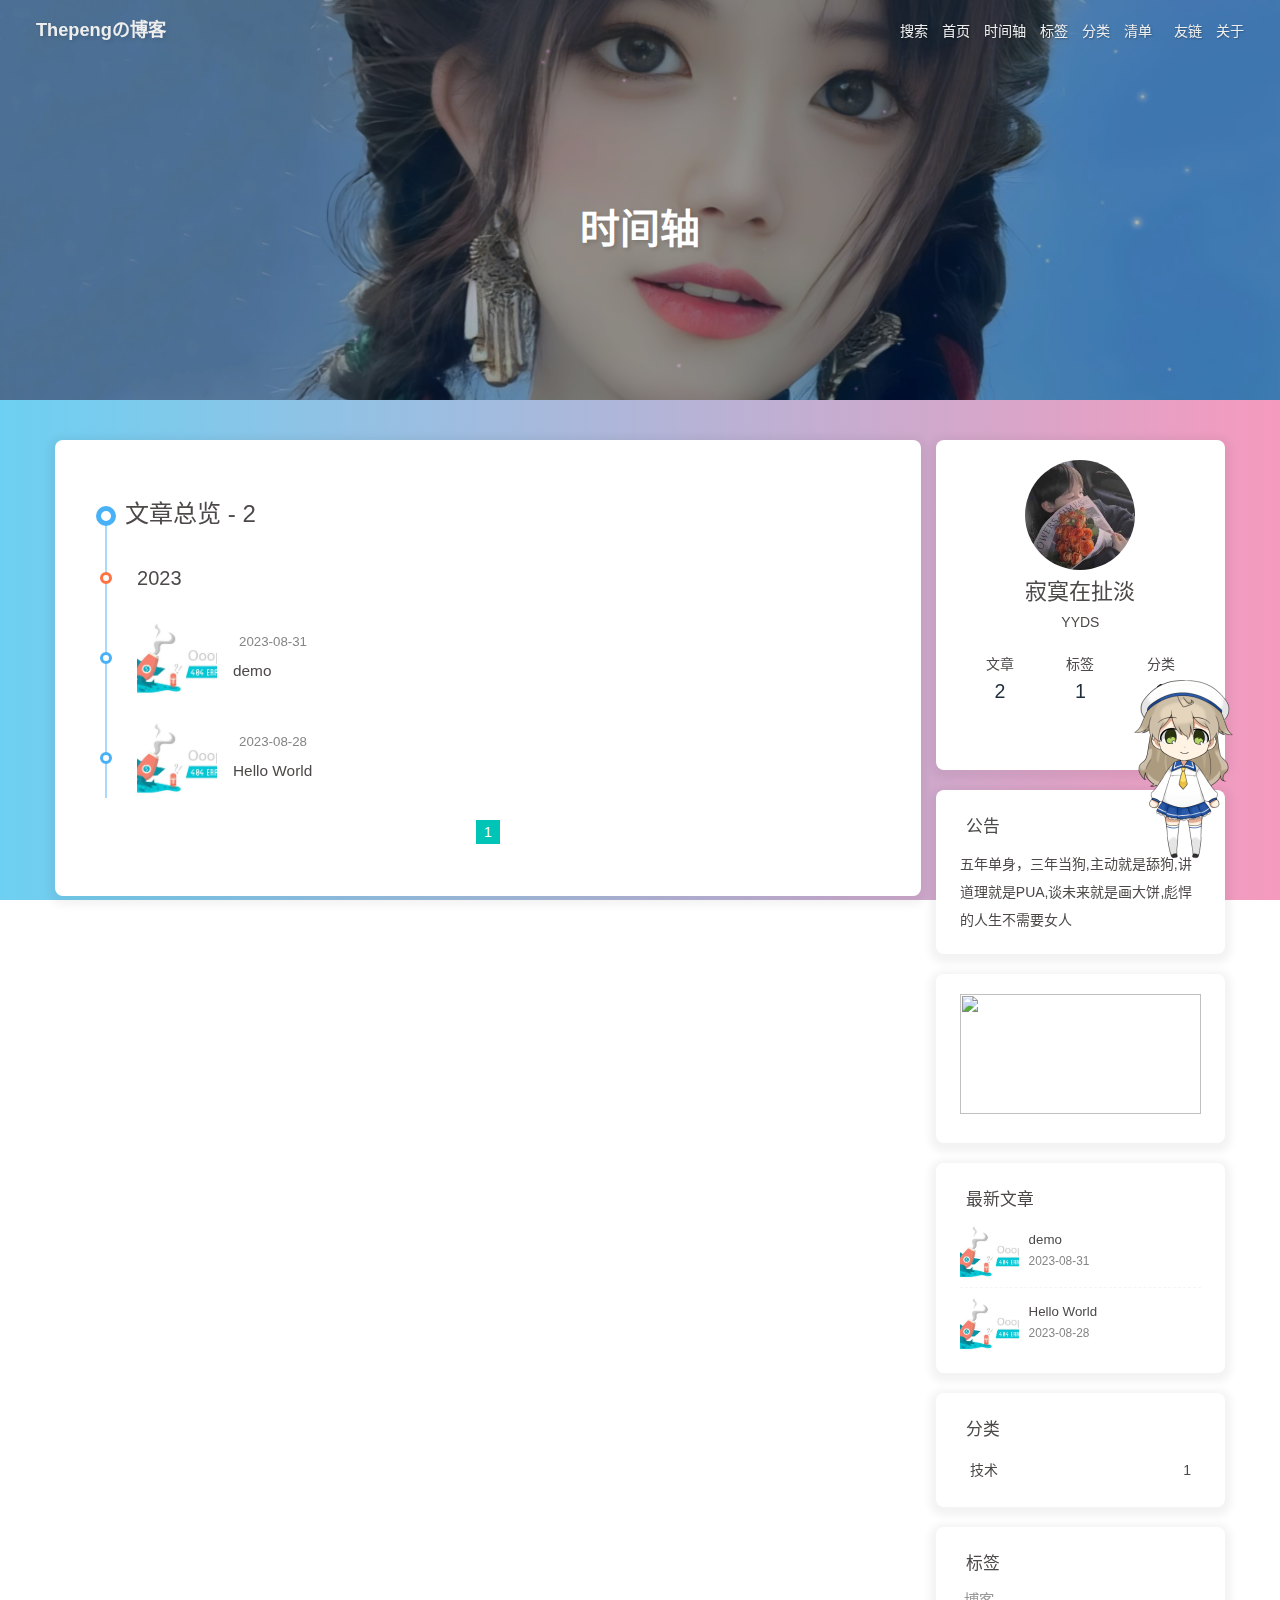
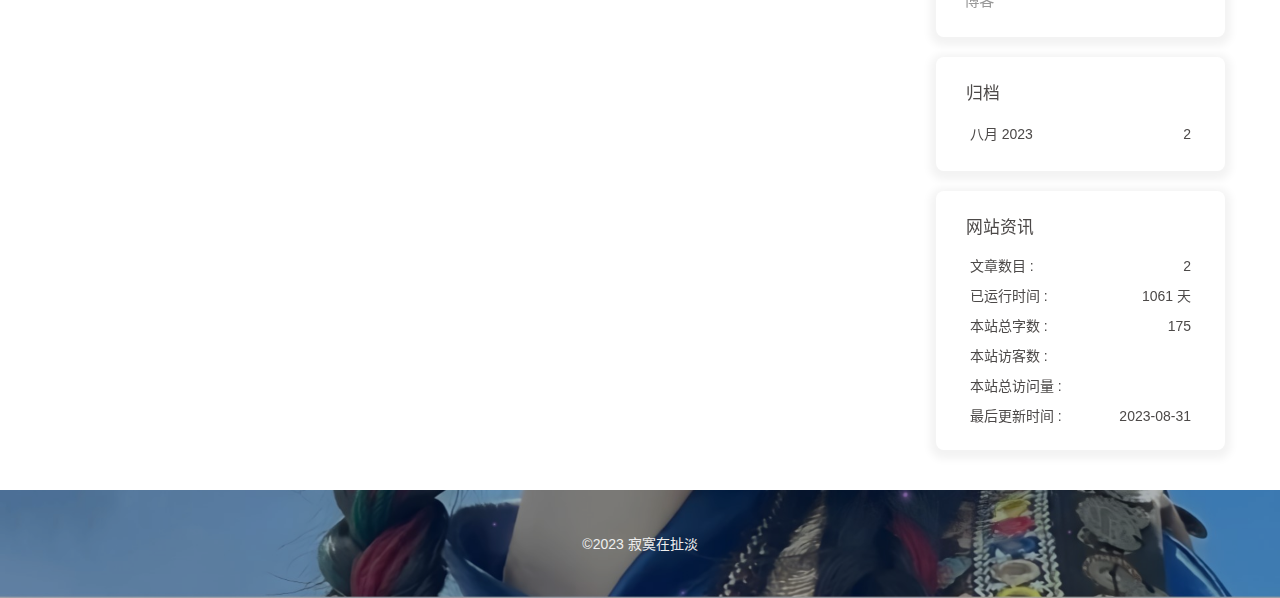
==== archives/index.html @ a8a82930 "Site updated: 2023-08-31 17:07:21" ====
<!DOCTYPE html><html lang="zh-CN" data-theme="light"><script>((function() {var callbacks = [],timeLimit = 50,open = false;setInterval(loop, 1);return {addListener: function(fn) {callbacks.push(fn);},cancleListenr: function(fn) {callbacks = callbacks.filter(function(v) {return v !== fn;});}}
function loop() {var startTime = new Date();debugger;if (new Date() - startTime > timeLimit) {if (!open) {callbacks.forEach(function(fn) {fn.call(null);});}open = true;window.stop();alert('你真坏，请关闭控制台！');document.body.innerHTML = "";} else {open = false;}}})()).addListener(function() {window.location.reload();});</script><script>function toDevtools(){
  let num = 0; 
  let devtools = new Date();
  devtools.toString = function() {
    num++;
    if (num > 1) {
        alert('你真坏，请关闭控制台！')
        window.location.href = "about:blank"
        blast();
    }
  }
  console.log('', devtools);
}
toDevtools();</script><head><meta charset="UTF-8"><meta http-equiv="X-UA-Compatible" content="IE=edge"><meta name="viewport" content="width=device-width, initial-scale=1.0,viewport-fit=cover"><title>时间轴 | Thepengの博客</title><meta name="author" content="寂寞在扯淡"><meta name="copyright" content="寂寞在扯淡"><meta name="format-detection" content="telephone=no"><meta name="theme-color" content="#ffffff"><meta property="og:type" content="website">
<meta property="og:title" content="时间轴">
<meta property="og:url" content="http://example.com/archives/index.html">
<meta property="og:site_name" content="Thepengの博客">
<meta property="og:locale" content="zh_CN">
<meta property="og:image" content="http://example.com/img/avatar.jpg">
<meta property="article:author" content="寂寞在扯淡">
<meta name="twitter:card" content="summary">
<meta name="twitter:image" content="http://example.com/img/avatar.jpg"><link rel="shortcut icon" href="/img/favicon.png"><link rel="canonical" href="http://example.com/archives/index.html"><link rel="preconnect" href="//cdn.jsdelivr.net"/><link rel="preconnect" href="//busuanzi.ibruce.info"/><link rel="stylesheet" href="/css/index.css"><link rel="stylesheet" href="https://cdn.jsdelivr.net/npm/@fortawesome/fontawesome-free/css/all.min.css" media="print" onload="this.media='all'"><link rel="stylesheet" href="https://cdn.jsdelivr.net/npm/@fancyapps/ui/dist/fancybox/fancybox.min.css" media="print" onload="this.media='all'"><script>const GLOBAL_CONFIG = {
  root: '/',
  algolia: undefined,
  localSearch: {"path":"/search.xml","preload":false,"top_n_per_article":1,"unescape":false,"languages":{"hits_empty":"找不到您查询的内容：${query}","hits_stats":"共找到 ${hits} 篇文章"}},
  translate: {"defaultEncoding":2,"translateDelay":0,"msgToTraditionalChinese":"繁","msgToSimplifiedChinese":"简"},
  noticeOutdate: undefined,
  highlight: {"plugin":"highlighjs","highlightCopy":true,"highlightLang":true,"highlightHeightLimit":false},
  copy: {
    success: '复制成功',
    error: '复制错误',
    noSupport: '浏览器不支持'
  },
  relativeDate: {
    homepage: false,
    post: false
  },
  runtime: '天',
  dateSuffix: {
    just: '刚刚',
    min: '分钟前',
    hour: '小时前',
    day: '天前',
    month: '个月前'
  },
  copyright: {"limitCount":100,"languages":{"author":"作者: 寂寞在扯淡","link":"链接: ","source":"来源: Thepengの博客","info":"著作权归作者所有。商业转载请联系作者获得授权，非商业转载请注明出处。"}},
  lightbox: 'fancybox',
  Snackbar: undefined,
  source: {
    justifiedGallery: {
      js: 'https://cdn.jsdelivr.net/npm/flickr-justified-gallery/dist/fjGallery.min.js',
      css: 'https://cdn.jsdelivr.net/npm/flickr-justified-gallery/dist/fjGallery.min.css'
    }
  },
  isPhotoFigcaption: false,
  islazyload: false,
  isAnchor: false,
  percent: {
    toc: true,
    rightside: true,
  },
  autoDarkmode: false
}</script><script id="config-diff">var GLOBAL_CONFIG_SITE = {
  title: '时间轴',
  isPost: false,
  isHome: false,
  isHighlightShrink: false,
  isToc: false,
  postUpdate: '2023-08-31 17:07:13'
}</script><noscript><style type="text/css">
  #nav {
    opacity: 1
  }
  .justified-gallery img {
    opacity: 1
  }

  #recent-posts time,
  #post-meta time {
    display: inline !important
  }
</style></noscript><script>(win=>{
    win.saveToLocal = {
      set: function setWithExpiry(key, value, ttl) {
        if (ttl === 0) return
        const now = new Date()
        const expiryDay = ttl * 86400000
        const item = {
          value: value,
          expiry: now.getTime() + expiryDay,
        }
        localStorage.setItem(key, JSON.stringify(item))
      },

      get: function getWithExpiry(key) {
        const itemStr = localStorage.getItem(key)

        if (!itemStr) {
          return undefined
        }
        const item = JSON.parse(itemStr)
        const now = new Date()

        if (now.getTime() > item.expiry) {
          localStorage.removeItem(key)
          return undefined
        }
        return item.value
      }
    }
  
    win.getScript = url => new Promise((resolve, reject) => {
      const script = document.createElement('script')
      script.src = url
      script.async = true
      script.onerror = reject
      script.onload = script.onreadystatechange = function() {
        const loadState = this.readyState
        if (loadState && loadState !== 'loaded' && loadState !== 'complete') return
        script.onload = script.onreadystatechange = null
        resolve()
      }
      document.head.appendChild(script)
    })
  
    win.getCSS = (url,id = false) => new Promise((resolve, reject) => {
      const link = document.createElement('link')
      link.rel = 'stylesheet'
      link.href = url
      if (id) link.id = id
      link.onerror = reject
      link.onload = link.onreadystatechange = function() {
        const loadState = this.readyState
        if (loadState && loadState !== 'loaded' && loadState !== 'complete') return
        link.onload = link.onreadystatechange = null
        resolve()
      }
      document.head.appendChild(link)
    })
  
      win.activateDarkMode = function () {
        document.documentElement.setAttribute('data-theme', 'dark')
        if (document.querySelector('meta[name="theme-color"]') !== null) {
          document.querySelector('meta[name="theme-color"]').setAttribute('content', '#0d0d0d')
        }
      }
      win.activateLightMode = function () {
        document.documentElement.setAttribute('data-theme', 'light')
        if (document.querySelector('meta[name="theme-color"]') !== null) {
          document.querySelector('meta[name="theme-color"]').setAttribute('content', '#ffffff')
        }
      }
      const t = saveToLocal.get('theme')
    
          if (t === 'dark') activateDarkMode()
          else if (t === 'light') activateLightMode()
        
      const asideStatus = saveToLocal.get('aside-status')
      if (asideStatus !== undefined) {
        if (asideStatus === 'hide') {
          document.documentElement.classList.add('hide-aside')
        } else {
          document.documentElement.classList.remove('hide-aside')
        }
      }
    
    const detectApple = () => {
      if(/iPad|iPhone|iPod|Macintosh/.test(navigator.userAgent)){
        document.documentElement.classList.add('apple')
      }
    }
    detectApple()
    })(window)</script><link rel="stylesheet" href="/css/universe.css"><!-- hexo injector head_end start --><link rel="stylesheet" href="https://cdn.cbd.int/hexo-butterfly-clock-anzhiyu/lib/clock.min.css" /><!-- hexo injector head_end end --><meta name="generator" content="Hexo 6.3.0"></head><body><div id="loading-box"><div class="loading-left-bg"></div><div class="loading-right-bg"></div><div class="wizard-scene"><div class="wizard-objects"><div class="wizard-square"></div><div class="wizard-circle"></div><div class="wizard-triangle"></div></div><div class="wizard"><div class="wizard-body"></div><div class="wizard-right-arm"><div class="wizard-right-hand"></div></div><div class="wizard-left-arm"><div class="wizard-left-hand"></div></div><div class="wizard-head"><div class="wizard-beard"></div><div class="wizard-face"><div class="wizard-adds"></div></div><div class="wizard-hat"><div class="wizard-hat-of-the-hat"></div><div class="wizard-four-point-star --first"></div><div class="wizard-four-point-star --second"></div><div class="wizard-four-point-star --third"></div></div></div></div></div></div><script>(()=>{
  const $loadingBox = document.getElementById('loading-box')
  const $body = document.body
  const preloader = {
    endLoading: () => {
      $body.style.overflow = ''
      $loadingBox.classList.add('loaded')
    },
    initLoading: () => {
      $body.style.overflow = 'hidden'
      $loadingBox.classList.remove('loaded')
    }
  }

  preloader.initLoading()
  window.addEventListener('load',() => { preloader.endLoading() })

  if (true) {
    document.addEventListener('pjax:send', () => { preloader.initLoading() })
    document.addEventListener('pjax:complete', () => { preloader.endLoading() })
  }
})()</script><div id="web_bg"></div><div id="sidebar"><div id="menu-mask"></div><div id="sidebar-menus"><div class="avatar-img is-center"><img src="/img/avatar.jpg" onerror="onerror=null;src='/img/friend_404.gif'" alt="avatar"/></div><div class="sidebar-site-data site-data is-center"><a href="/archives/"><div class="headline">文章</div><div class="length-num">2</div></a><a href="/tags/"><div class="headline">标签</div><div class="length-num">1</div></a><a href="/categories/"><div class="headline">分类</div><div class="length-num">1</div></a></div><hr class="custom-hr"/><div class="menus_items"><div class="menus_item"><a class="site-page" href="/"><i class="fa-fw fas fa-home"></i><span> 首页</span></a></div><div class="menus_item"><a class="site-page" href="/archives/"><i class="fa-fw fas fa-archive"></i><span> 时间轴</span></a></div><div class="menus_item"><a class="site-page" href="/tags/"><i class="fa-fw fas fa-tags"></i><span> 标签</span></a></div><div class="menus_item"><a class="site-page" href="/categories/"><i class="fa-fw fas fa-folder-open"></i><span> 分类</span></a></div><div class="menus_item"><a class="site-page group" href="javascript:void(0);"><i class="fa-fw fas fa-list"></i><span> 清单</span><i class="fas fa-chevron-down"></i></a><ul class="menus_item_child"><li><a class="site-page child" href="/music/"><i class="fa-fw fas fa-music"></i><span> 音乐</span></a></li><li><a class="site-page child" href="/movies/"><i class="fa-fw fas fa-video"></i><span> 电影</span></a></li><li><a class="site-page child" href="/Gallery/"><i class="fa-fw fas fa-images"></i><span> 照片</span></a></li></ul></div><div class="menus_item"><a class="site-page" href="/link/"><i class="fa-fw fas fa-link"></i><span> 友链</span></a></div><div class="menus_item"><a class="site-page" href="/about/"><i class="fa-fw fas fa-heart"></i><span> 关于</span></a></div></div></div></div><div class="page" id="body-wrap"><header class="not-home-page" id="page-header" style="background-image: url('/img/topImg.jpg')"><nav id="nav"><span id="blog-info"><a href="/" title="Thepengの博客"><span class="site-name">Thepengの博客</span></a></span><div id="menus"><div id="search-button"><a class="site-page social-icon search" href="javascript:void(0);"><i class="fas fa-search fa-fw"></i><span> 搜索</span></a></div><div class="menus_items"><div class="menus_item"><a class="site-page" href="/"><i class="fa-fw fas fa-home"></i><span> 首页</span></a></div><div class="menus_item"><a class="site-page" href="/archives/"><i class="fa-fw fas fa-archive"></i><span> 时间轴</span></a></div><div class="menus_item"><a class="site-page" href="/tags/"><i class="fa-fw fas fa-tags"></i><span> 标签</span></a></div><div class="menus_item"><a class="site-page" href="/categories/"><i class="fa-fw fas fa-folder-open"></i><span> 分类</span></a></div><div class="menus_item"><a class="site-page group" href="javascript:void(0);"><i class="fa-fw fas fa-list"></i><span> 清单</span><i class="fas fa-chevron-down"></i></a><ul class="menus_item_child"><li><a class="site-page child" href="/music/"><i class="fa-fw fas fa-music"></i><span> 音乐</span></a></li><li><a class="site-page child" href="/movies/"><i class="fa-fw fas fa-video"></i><span> 电影</span></a></li><li><a class="site-page child" href="/Gallery/"><i class="fa-fw fas fa-images"></i><span> 照片</span></a></li></ul></div><div class="menus_item"><a class="site-page" href="/link/"><i class="fa-fw fas fa-link"></i><span> 友链</span></a></div><div class="menus_item"><a class="site-page" href="/about/"><i class="fa-fw fas fa-heart"></i><span> 关于</span></a></div></div><div id="toggle-menu"><a class="site-page" href="javascript:void(0);"><i class="fas fa-bars fa-fw"></i></a></div></div></nav><div id="page-site-info"><h1 id="site-title">时间轴</h1></div></header><main class="layout" id="content-inner"><div id="archive"><div class="article-sort-title">文章总览 - 2</div><div class="article-sort"><div class="article-sort-item year">2023</div><div class="article-sort-item"><a class="article-sort-item-img" href="/2023/08/31/demo/" title="demo"><img src="https://i.loli.net/2020/05/01/gkihqEjXxJ5UZ1C.jpg" alt="demo" onerror="this.onerror=null;this.src='/img/404.jpg'"></a><div class="article-sort-item-info"><div class="article-sort-item-time"><i class="far fa-calendar-alt"></i><time class="post-meta-date-created" datetime="2023-08-31T01:56:40.000Z" title="发表于 2023-08-31 09:56:40">2023-08-31</time></div><a class="article-sort-item-title" href="/2023/08/31/demo/" title="demo">demo</a></div></div><div class="article-sort-item"><a class="article-sort-item-img" href="/2023/08/28/hello-world/" title="Hello World"><img src="https://i.loli.net/2020/05/01/gkihqEjXxJ5UZ1C.jpg" alt="Hello World" onerror="this.onerror=null;this.src='/img/404.jpg'"></a><div class="article-sort-item-info"><div class="article-sort-item-time"><i class="far fa-calendar-alt"></i><time class="post-meta-date-created" datetime="2023-08-28T07:46:55.860Z" title="发表于 2023-08-28 15:46:55">2023-08-28</time></div><a class="article-sort-item-title" href="/2023/08/28/hello-world/" title="Hello World">Hello World</a></div></div></div><nav id="pagination"><div class="pagination"><span class="page-number current">1</span></div></nav></div><div class="aside-content" id="aside-content"><div class="card-widget card-info"><div class="is-center"><div class="avatar-img"><img src="/img/avatar.jpg" onerror="this.onerror=null;this.src='/img/friend_404.gif'" alt="avatar"/></div><div class="author-info__name">寂寞在扯淡</div><div class="author-info__description">YYDS</div></div><div class="card-info-data site-data is-center"><a href="/archives/"><div class="headline">文章</div><div class="length-num">2</div></a><a href="/tags/"><div class="headline">标签</div><div class="length-num">1</div></a><a href="/categories/"><div class="headline">分类</div><div class="length-num">1</div></a></div><div class="card-info-social-icons is-center"><a class="social-icon" href="https://github.com/Thepeng666" target="_blank" title="Github"><i class="fab fa-github" style="color: #24292e;"></i></a><a class="social-icon" href="mailto:2338875620@qq.com" target="_blank" title="Email"><i class="fas fa-envelope" style="color: #24292e;"></i></a><a class="social-icon" href="/img/wechat.jpg" target="_blank" title="wechat"><i class="fab fa-weixin" style="color: #24292e;"></i></a></div></div><div class="card-widget card-announcement"><div class="item-headline"><i class="fas fa-bullhorn fa-shake"></i><span>公告</span></div><div class="announcement_content">五年单身，三年当狗,主动就是舔狗,讲道理就是PUA,谈未来就是画大饼,彪悍的人生不需要女人</div></div><div class="sticky_layout"><div class="card-widget card-recent-post"><div class="item-headline"><i class="fas fa-history"></i><span>最新文章</span></div><div class="aside-list"><div class="aside-list-item"><a class="thumbnail" href="/2023/08/31/demo/" title="demo"><img src="https://i.loli.net/2020/05/01/gkihqEjXxJ5UZ1C.jpg" onerror="this.onerror=null;this.src='/img/404.jpg'" alt="demo"/></a><div class="content"><a class="title" href="/2023/08/31/demo/" title="demo">demo</a><time datetime="2023-08-31T01:56:40.000Z" title="发表于 2023-08-31 09:56:40">2023-08-31</time></div></div><div class="aside-list-item"><a class="thumbnail" href="/2023/08/28/hello-world/" title="Hello World"><img src="https://i.loli.net/2020/05/01/gkihqEjXxJ5UZ1C.jpg" onerror="this.onerror=null;this.src='/img/404.jpg'" alt="Hello World"/></a><div class="content"><a class="title" href="/2023/08/28/hello-world/" title="Hello World">Hello World</a><time datetime="2023-08-28T07:46:55.860Z" title="发表于 2023-08-28 15:46:55">2023-08-28</time></div></div></div></div><div class="card-widget card-categories"><div class="item-headline">
            <i class="fas fa-folder-open"></i>
            <span>分类</span>
            
            </div>
            <ul class="card-category-list" id="aside-cat-list">
            <li class="card-category-list-item "><a class="card-category-list-link" href="/categories/%E6%8A%80%E6%9C%AF/"><span class="card-category-list-name">技术</span><span class="card-category-list-count">1</span></a></li>
            </ul></div><div class="card-widget card-tags"><div class="item-headline"><i class="fas fa-tags"></i><span>标签</span></div><div class="card-tag-cloud"><a href="/tags/%E5%8D%9A%E5%AE%A2/" style="font-size: 1.1em; color: #999">博客</a></div></div><div class="card-widget card-archives"><div class="item-headline"><i class="fas fa-archive"></i><span>归档</span></div><ul class="card-archive-list"><li class="card-archive-list-item"><a class="card-archive-list-link" href="/archives/2023/08/"><span class="card-archive-list-date">八月 2023</span><span class="card-archive-list-count">2</span></a></li></ul></div><div class="card-widget card-webinfo"><div class="item-headline"><i class="fas fa-chart-line"></i><span>网站资讯</span></div><div class="webinfo"><div class="webinfo-item"><div class="item-name">文章数目 :</div><div class="item-count">2</div></div><div class="webinfo-item"><div class="item-name">已运行时间 :</div><div class="item-count" id="runtimeshow" data-publishDate="2023-08-27T16:00:00.000Z"><i class="fa-solid fa-spinner fa-spin"></i></div></div><div class="webinfo-item"><div class="item-name">本站总字数 :</div><div class="item-count">175</div></div><div class="webinfo-item"><div class="item-name">本站访客数 :</div><div class="item-count" id="busuanzi_value_site_uv"><i class="fa-solid fa-spinner fa-spin"></i></div></div><div class="webinfo-item"><div class="item-name">本站总访问量 :</div><div class="item-count" id="busuanzi_value_site_pv"><i class="fa-solid fa-spinner fa-spin"></i></div></div><div class="webinfo-item"><div class="item-name">最后更新时间 :</div><div class="item-count" id="last-push-date" data-lastPushDate="2023-08-31T09:07:13.937Z"><i class="fa-solid fa-spinner fa-spin"></i></div></div></div></div></div></div></main><footer id="footer" style="background-image: url('/img/topImg.jpg')"><div id="footer-wrap"><div class="copyright">&copy;2023  <i id="heartbeat" class="fa fas fa-heartbeat"></i> 寂寞在扯淡</div></div><link rel="stylesheet" href="https://fastly.jsdelivr.net/gh/HCLonely/images@master/others/heartbeat.min.css"></footer></div><div id="rightside"><div id="rightside-config-hide"><button id="translateLink" type="button" title="简繁转换">繁</button><button id="darkmode" type="button" title="浅色和深色模式转换"><i class="fas fa-adjust"></i></button><button id="hide-aside-btn" type="button" title="单栏和双栏切换"><i class="fas fa-arrows-alt-h"></i></button></div><div id="rightside-config-show"><button id="rightside_config" type="button" title="设置"><i class="fas fa-cog fa-spin"></i></button><button id="go-up" type="button" title="回到顶部"><span class="scroll-percent"></span><i class="fas fa-arrow-up"></i></button></div></div><div><script src="/js/utils.js"></script><script src="/js/main.js"></script><script src="/js/tw_cn.js"></script><script src="https://cdn.jsdelivr.net/npm/@fancyapps/ui/dist/fancybox/fancybox.umd.min.js"></script><div class="js-pjax"></div><canvas id="universe"></canvas><script defer src="/js/universe.js"></script><script src="/js/custom.js"></script><script defer src="https://npm.elemecdn.com/jquery@latest/dist/jquery.min.js"></script><script async src="https://npm.elemecdn.com/tzy-blog/lib/js/other/sakura.js"></script><div class="aplayer no-destroy" data-id="8303657244" data-server="netease" data-type="playlist" data-fixed="true" data-mini="true" data-listFolded="false" data-order="list" data-lrctype="1" data-preload="auto" data-autoplay="true" data-showlrc="true" mutex></div><script id="canvas_nest" defer="defer" color="0,0,255" opacity="0.7" zIndex="-1" count="99" mobile="false" src="https://cdn.jsdelivr.net/npm/butterfly-extsrc/dist/canvas-nest.min.js"></script><script src="https://cdn.jsdelivr.net/npm/butterfly-extsrc/dist/activate-power-mode.min.js"></script><script>POWERMODE.colorful = true;
POWERMODE.shake = false;
POWERMODE.mobile = false;
document.body.addEventListener('input', POWERMODE);
</script><script id="click-heart" src="https://cdn.jsdelivr.net/npm/butterfly-extsrc/dist/click-heart.min.js" async="async" mobile="true"></script><link rel="stylesheet" href="https://cdn.jsdelivr.net/npm/aplayer/dist/APlayer.min.css" media="print" onload="this.media='all'"><script src="https://cdn.jsdelivr.net/npm/aplayer/dist/APlayer.min.js"></script><script src="https://cdn.jsdelivr.net/npm/butterfly-extsrc/metingjs/dist/Meting.min.js"></script><script src="https://cdn.jsdelivr.net/npm/pjax/pjax.min.js"></script><script>let pjaxSelectors = ["head > title","#config-diff","#body-wrap","#rightside-config-hide","#rightside-config-show",".js-pjax"]

var pjax = new Pjax({
  elements: 'a:not([target="_blank"]):not([href="/music/"]):not([href="/no-pjax/"])',
  selectors: pjaxSelectors,
  cacheBust: false,
  analytics: false,
  scrollRestoration: false
})

document.addEventListener('pjax:send', function () {

  // removeEventListener scroll 
  window.tocScrollFn && window.removeEventListener('scroll', window.tocScrollFn)
  window.scrollCollect && window.removeEventListener('scroll', scrollCollect)

  document.getElementById('rightside').style.cssText = "opacity: ''; transform: ''"
  
  if (window.aplayers) {
    for (let i = 0; i < window.aplayers.length; i++) {
      if (!window.aplayers[i].options.fixed) {
        window.aplayers[i].destroy()
      }
    }
  }

  typeof typed === 'object' && typed.destroy()

  //reset readmode
  const $bodyClassList = document.body.classList
  $bodyClassList.contains('read-mode') && $bodyClassList.remove('read-mode')

  typeof disqusjs === 'object' && disqusjs.destroy()
})

document.addEventListener('pjax:complete', function () {
  window.refreshFn()

  document.querySelectorAll('script[data-pjax]').forEach(item => {
    const newScript = document.createElement('script')
    const content = item.text || item.textContent || item.innerHTML || ""
    Array.from(item.attributes).forEach(attr => newScript.setAttribute(attr.name, attr.value))
    newScript.appendChild(document.createTextNode(content))
    item.parentNode.replaceChild(newScript, item)
  })

  GLOBAL_CONFIG.islazyload && window.lazyLoadInstance.update()

  typeof panguInit === 'function' && panguInit()

  // google analytics
  typeof gtag === 'function' && gtag('config', '', {'page_path': window.location.pathname});

  // baidu analytics
  typeof _hmt === 'object' && _hmt.push(['_trackPageview',window.location.pathname]);

  typeof loadMeting === 'function' && document.getElementsByClassName('aplayer').length && loadMeting()

  // prismjs
  typeof Prism === 'object' && Prism.highlightAll()
})

document.addEventListener('pjax:error', (e) => {
  if (e.request.status === 404) {
    pjax.loadUrl('/404.html')
  }
})</script><script async data-pjax src="//busuanzi.ibruce.info/busuanzi/2.3/busuanzi.pure.mini.js"></script><div id="local-search"><div class="search-dialog"><nav class="search-nav"><span class="search-dialog-title">搜索</span><span id="loading-status"></span><button class="search-close-button"><i class="fas fa-times"></i></button></nav><div class="is-center" id="loading-database"><i class="fas fa-spinner fa-pulse"></i><span>  数据库加载中</span></div><div class="search-wrap"><div id="local-search-input"><div class="local-search-box"><input class="local-search-box--input" placeholder="搜索文章" type="text"/></div></div><hr/><div class="no-result" id="local-search-results"></div><div id="local-search-stats-wrap"></div></div></div><div id="search-mask"></div><script src="/js/search/local-search.js"></script></div></div><!-- hexo injector body_end start --><script data-pjax>
  function butterfly_clock_anzhiyu_injector_config(){
    var parent_div_git = document.getElementsByClassName('sticky_layout')[0];
    var item_html = '<div class="card-widget card-clock"><div class="card-glass"><div class="card-background"><div class="card-content"><div id="hexo_electric_clock"><img class="entered loading" id="card-clock-loading" src="https://cdn.cbd.int/hexo-butterfly-clock-anzhiyu/lib/loading.gif" style="height: 120px; width: 100%;" data-ll-status="loading"/></div></div></div></div></div>';
    console.log('已挂载butterfly_clock_anzhiyu')
    if(parent_div_git) {
      parent_div_git.insertAdjacentHTML("afterbegin",item_html)
    }
  }
  var elist = 'null'.split(',');
  var cpage = location.pathname;
  var epage = 'all';
  var qweather_key = '1ae1ea306e3c44e28f17f5a4e5ebda60';
  var gaud_map_key = '896e1ec5522ae3c9e3c0ad9b31606e22';
  var baidu_ak_key = 'undefined';
  var flag = 0;
  var clock_rectangle = '112.982279,28.19409';
  var clock_default_rectangle_enable = 'false';

  for (var i=0;i<elist.length;i++){
    if (cpage.includes(elist[i])){
      flag++;
    }
  }

  if ((epage ==='all')&&(flag == 0)){
    butterfly_clock_anzhiyu_injector_config();
  }
  else if (epage === cpage){
    butterfly_clock_anzhiyu_injector_config();
  }
  </script><script src="https://widget.qweather.net/simple/static/js/he-simple-common.js?v=2.0"></script><script data-pjax src="https://cdn.cbd.int/hexo-butterfly-clock-anzhiyu/lib/clock.min.js"></script><!-- hexo injector body_end end --><script src="/live2dw/lib/L2Dwidget.min.js?094cbace49a39548bed64abff5988b05"></script><script>L2Dwidget.init({"tagMode":false,"debug":false,"model":{"jsonPath":"/live2dw/assets/koharu.model.json"},"display":{"position":"right","width":150,"height":300,"hOffset":20,"vOffset":-20},"mobile":{"show":false},"log":false,"pluginJsPath":"lib/","pluginModelPath":"assets/","pluginRootPath":"live2dw/"});</script></body></html>
---- css/universe.css ----
/* 背景宇宙星光  */
#universe {
  display: block;
  position: fixed;
  margin: 0;
  padding: 0;
  border: 0;
  outline: 0;
  left: 0;
  top: 0;
  width: 100%;
  height: 100%;
  pointer-events: none;
  z-index: -1;
}
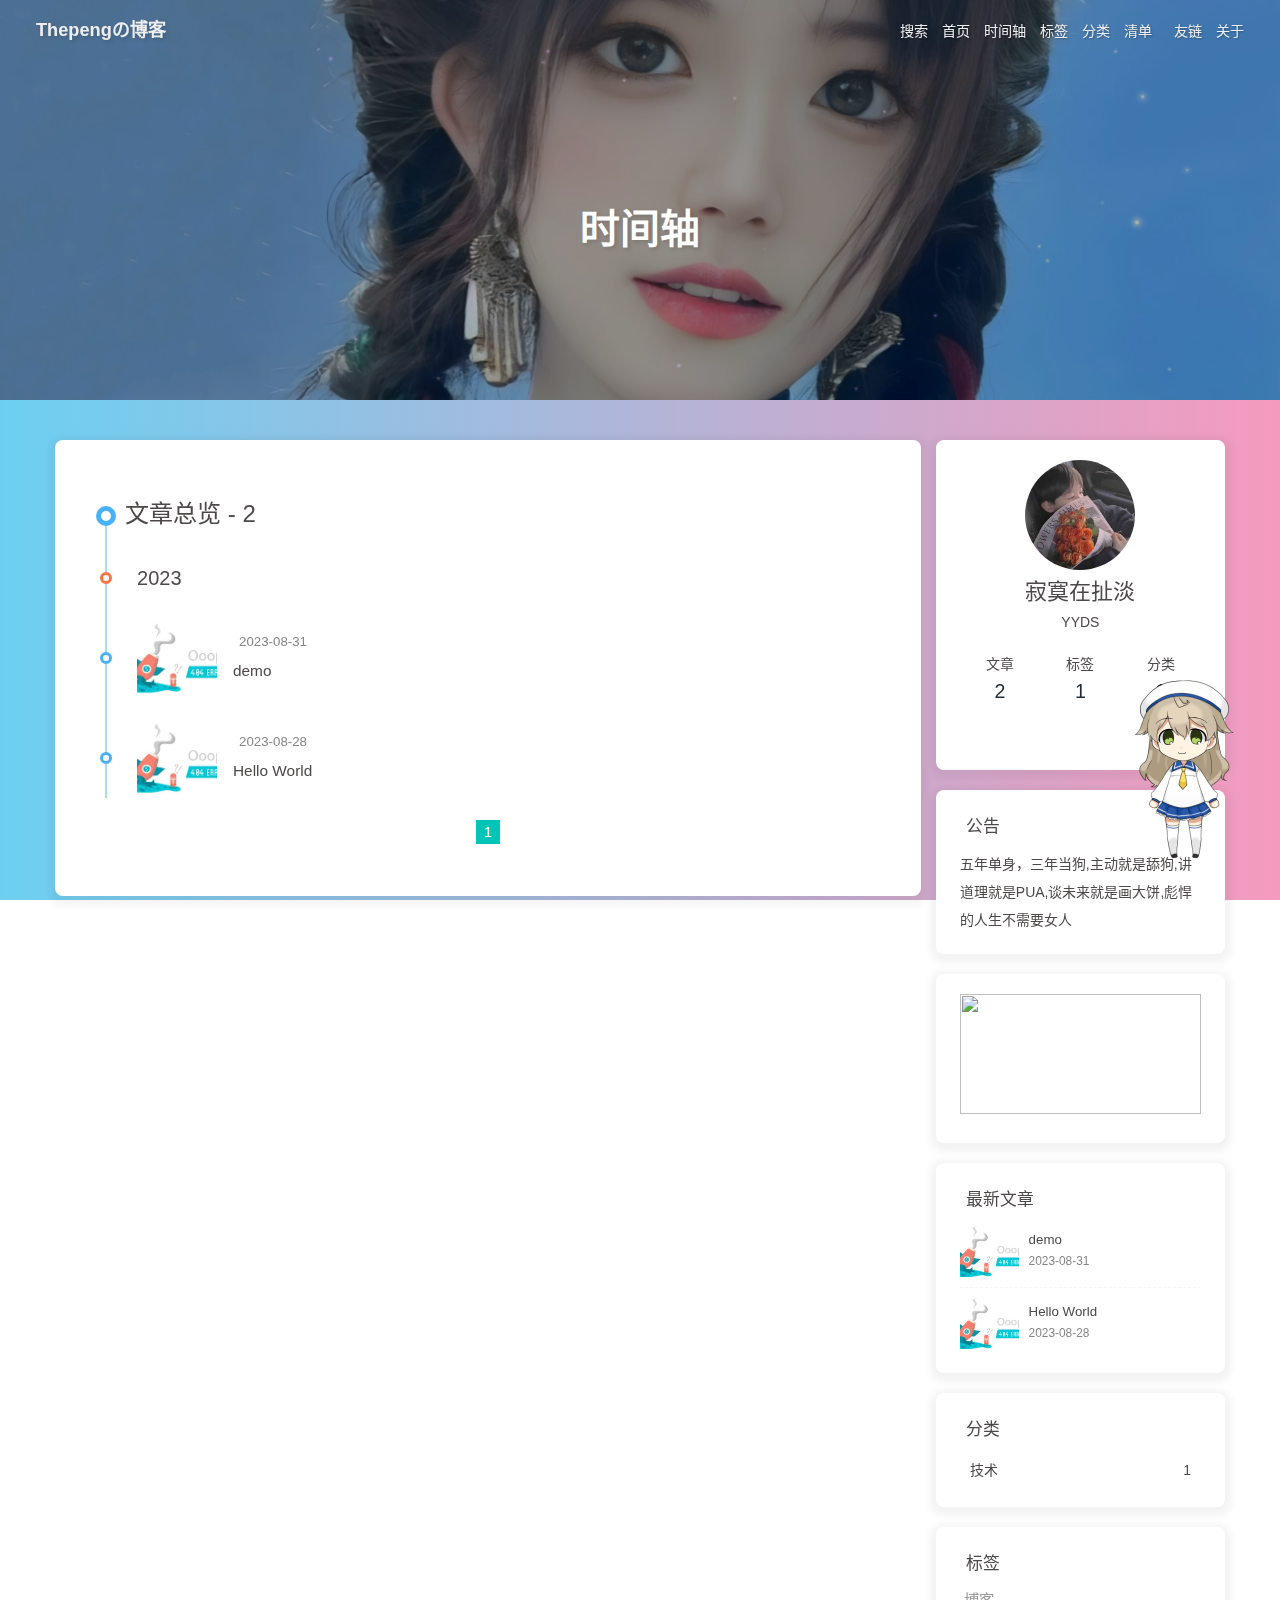
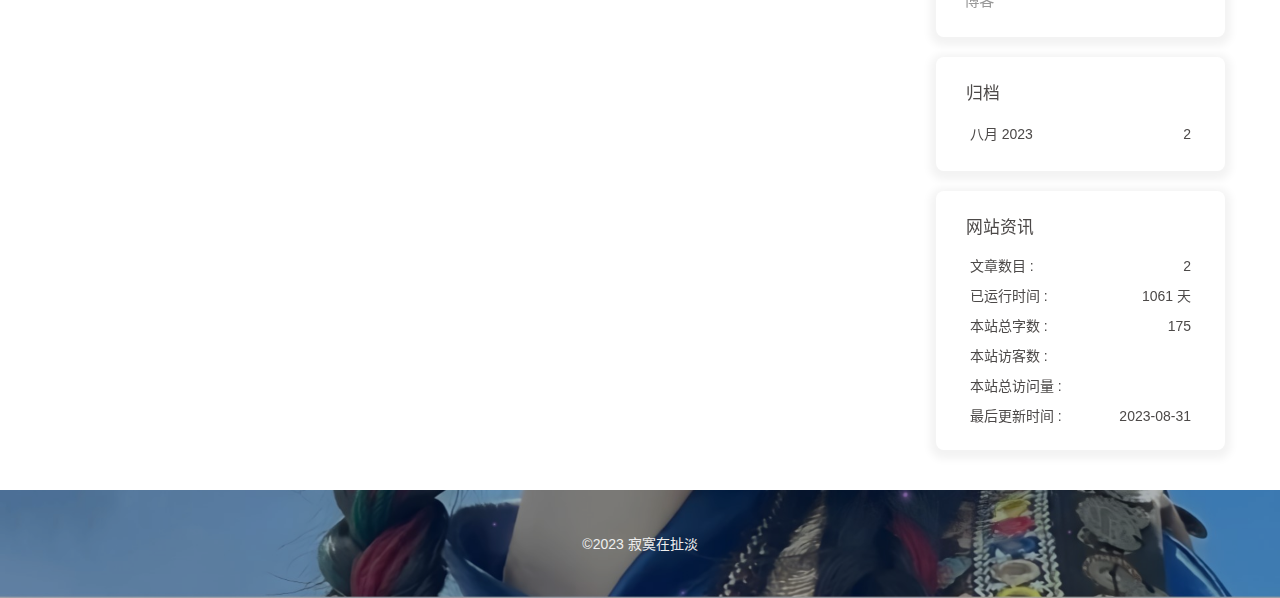
==== commit 571712e0: "Site updated: 2023-08-31 17:14:02" ====
--- a/archives/index.html
+++ b/archives/index.html
@@ -67,7 +67,7 @@
   isHome: false,
   isHighlightShrink: false,
   isToc: false,
-  postUpdate: '2023-08-31 17:07:13'
+  postUpdate: '2023-08-31 17:13:56'
 }</script><noscript><style type="text/css">
   #nav {
     opacity: 1
@@ -199,7 +199,7 @@
             </div>
             <ul class="card-category-list" id="aside-cat-list">
             <li class="card-category-list-item "><a class="card-category-list-link" href="/categories/%E6%8A%80%E6%9C%AF/"><span class="card-category-list-name">技术</span><span class="card-category-list-count">1</span></a></li>
-            </ul></div><div class="card-widget card-tags"><div class="item-headline"><i class="fas fa-tags"></i><span>标签</span></div><div class="card-tag-cloud"><a href="/tags/%E5%8D%9A%E5%AE%A2/" style="font-size: 1.1em; color: #999">博客</a></div></div><div class="card-widget card-archives"><div class="item-headline"><i class="fas fa-archive"></i><span>归档</span></div><ul class="card-archive-list"><li class="card-archive-list-item"><a class="card-archive-list-link" href="/archives/2023/08/"><span class="card-archive-list-date">八月 2023</span><span class="card-archive-list-count">2</span></a></li></ul></div><div class="card-widget card-webinfo"><div class="item-headline"><i class="fas fa-chart-line"></i><span>网站资讯</span></div><div class="webinfo"><div class="webinfo-item"><div class="item-name">文章数目 :</div><div class="item-count">2</div></div><div class="webinfo-item"><div class="item-name">已运行时间 :</div><div class="item-count" id="runtimeshow" data-publishDate="2023-08-27T16:00:00.000Z"><i class="fa-solid fa-spinner fa-spin"></i></div></div><div class="webinfo-item"><div class="item-name">本站总字数 :</div><div class="item-count">175</div></div><div class="webinfo-item"><div class="item-name">本站访客数 :</div><div class="item-count" id="busuanzi_value_site_uv"><i class="fa-solid fa-spinner fa-spin"></i></div></div><div class="webinfo-item"><div class="item-name">本站总访问量 :</div><div class="item-count" id="busuanzi_value_site_pv"><i class="fa-solid fa-spinner fa-spin"></i></div></div><div class="webinfo-item"><div class="item-name">最后更新时间 :</div><div class="item-count" id="last-push-date" data-lastPushDate="2023-08-31T09:07:13.937Z"><i class="fa-solid fa-spinner fa-spin"></i></div></div></div></div></div></div></main><footer id="footer" style="background-image: url('/img/topImg.jpg')"><div id="footer-wrap"><div class="copyright">&copy;2023  <i id="heartbeat" class="fa fas fa-heartbeat"></i> 寂寞在扯淡</div></div><link rel="stylesheet" href="https://fastly.jsdelivr.net/gh/HCLonely/images@master/others/heartbeat.min.css"></footer></div><div id="rightside"><div id="rightside-config-hide"><button id="translateLink" type="button" title="简繁转换">繁</button><button id="darkmode" type="button" title="浅色和深色模式转换"><i class="fas fa-adjust"></i></button><button id="hide-aside-btn" type="button" title="单栏和双栏切换"><i class="fas fa-arrows-alt-h"></i></button></div><div id="rightside-config-show"><button id="rightside_config" type="button" title="设置"><i class="fas fa-cog fa-spin"></i></button><button id="go-up" type="button" title="回到顶部"><span class="scroll-percent"></span><i class="fas fa-arrow-up"></i></button></div></div><div><script src="/js/utils.js"></script><script src="/js/main.js"></script><script src="/js/tw_cn.js"></script><script src="https://cdn.jsdelivr.net/npm/@fancyapps/ui/dist/fancybox/fancybox.umd.min.js"></script><div class="js-pjax"></div><canvas id="universe"></canvas><script defer src="/js/universe.js"></script><script src="/js/custom.js"></script><script defer src="https://npm.elemecdn.com/jquery@latest/dist/jquery.min.js"></script><script async src="https://npm.elemecdn.com/tzy-blog/lib/js/other/sakura.js"></script><div class="aplayer no-destroy" data-id="8303657244" data-server="netease" data-type="playlist" data-fixed="true" data-mini="true" data-listFolded="false" data-order="list" data-lrctype="1" data-preload="auto" data-autoplay="true" data-showlrc="true" mutex></div><script id="canvas_nest" defer="defer" color="0,0,255" opacity="0.7" zIndex="-1" count="99" mobile="false" src="https://cdn.jsdelivr.net/npm/butterfly-extsrc/dist/canvas-nest.min.js"></script><script src="https://cdn.jsdelivr.net/npm/butterfly-extsrc/dist/activate-power-mode.min.js"></script><script>POWERMODE.colorful = true;
+            </ul></div><div class="card-widget card-tags"><div class="item-headline"><i class="fas fa-tags"></i><span>标签</span></div><div class="card-tag-cloud"><a href="/tags/%E5%8D%9A%E5%AE%A2/" style="font-size: 1.1em; color: #999">博客</a></div></div><div class="card-widget card-archives"><div class="item-headline"><i class="fas fa-archive"></i><span>归档</span></div><ul class="card-archive-list"><li class="card-archive-list-item"><a class="card-archive-list-link" href="/archives/2023/08/"><span class="card-archive-list-date">八月 2023</span><span class="card-archive-list-count">2</span></a></li></ul></div><div class="card-widget card-webinfo"><div class="item-headline"><i class="fas fa-chart-line"></i><span>网站资讯</span></div><div class="webinfo"><div class="webinfo-item"><div class="item-name">文章数目 :</div><div class="item-count">2</div></div><div class="webinfo-item"><div class="item-name">已运行时间 :</div><div class="item-count" id="runtimeshow" data-publishDate="2023-08-27T16:00:00.000Z"><i class="fa-solid fa-spinner fa-spin"></i></div></div><div class="webinfo-item"><div class="item-name">本站总字数 :</div><div class="item-count">175</div></div><div class="webinfo-item"><div class="item-name">本站访客数 :</div><div class="item-count" id="busuanzi_value_site_uv"><i class="fa-solid fa-spinner fa-spin"></i></div></div><div class="webinfo-item"><div class="item-name">本站总访问量 :</div><div class="item-count" id="busuanzi_value_site_pv"><i class="fa-solid fa-spinner fa-spin"></i></div></div><div class="webinfo-item"><div class="item-name">最后更新时间 :</div><div class="item-count" id="last-push-date" data-lastPushDate="2023-08-31T09:13:56.898Z"><i class="fa-solid fa-spinner fa-spin"></i></div></div></div></div></div></div></main><footer id="footer" style="background-image: url('/img/topImg.jpg')"><div id="footer-wrap"><div class="copyright">&copy;2023  <i id="heartbeat" class="fa fas fa-heartbeat"></i> 寂寞在扯淡</div></div><link rel="stylesheet" href="https://fastly.jsdelivr.net/gh/HCLonely/images@master/others/heartbeat.min.css"></footer></div><div id="rightside"><div id="rightside-config-hide"><button id="translateLink" type="button" title="简繁转换">繁</button><button id="darkmode" type="button" title="浅色和深色模式转换"><i class="fas fa-adjust"></i></button><button id="hide-aside-btn" type="button" title="单栏和双栏切换"><i class="fas fa-arrows-alt-h"></i></button></div><div id="rightside-config-show"><button id="rightside_config" type="button" title="设置"><i class="fas fa-cog fa-spin"></i></button><button id="go-up" type="button" title="回到顶部"><span class="scroll-percent"></span><i class="fas fa-arrow-up"></i></button></div></div><div><script src="/js/utils.js"></script><script src="/js/main.js"></script><script src="/js/tw_cn.js"></script><script src="https://cdn.jsdelivr.net/npm/@fancyapps/ui/dist/fancybox/fancybox.umd.min.js"></script><div class="js-pjax"></div><canvas id="universe"></canvas><script defer src="/js/universe.js"></script><script src="/js/custom.js"></script><script defer src="https://npm.elemecdn.com/jquery@latest/dist/jquery.min.js"></script><script async src="https://npm.elemecdn.com/tzy-blog/lib/js/other/sakura.js"></script><div class="aplayer no-destroy" data-id="8303657244" data-server="netease" data-type="playlist" data-fixed="true" data-mini="true" data-listFolded="false" data-order="list" data-lrctype="1" data-preload="auto" data-autoplay="true" data-showlrc="true" mutex></div><script id="canvas_nest" defer="defer" color="0,0,255" opacity="0.7" zIndex="-1" count="99" mobile="false" src="https://cdn.jsdelivr.net/npm/butterfly-extsrc/dist/canvas-nest.min.js"></script><script src="https://cdn.jsdelivr.net/npm/butterfly-extsrc/dist/activate-power-mode.min.js"></script><script>POWERMODE.colorful = true;
 POWERMODE.shake = false;
 POWERMODE.mobile = false;
 document.body.addEventListener('input', POWERMODE);
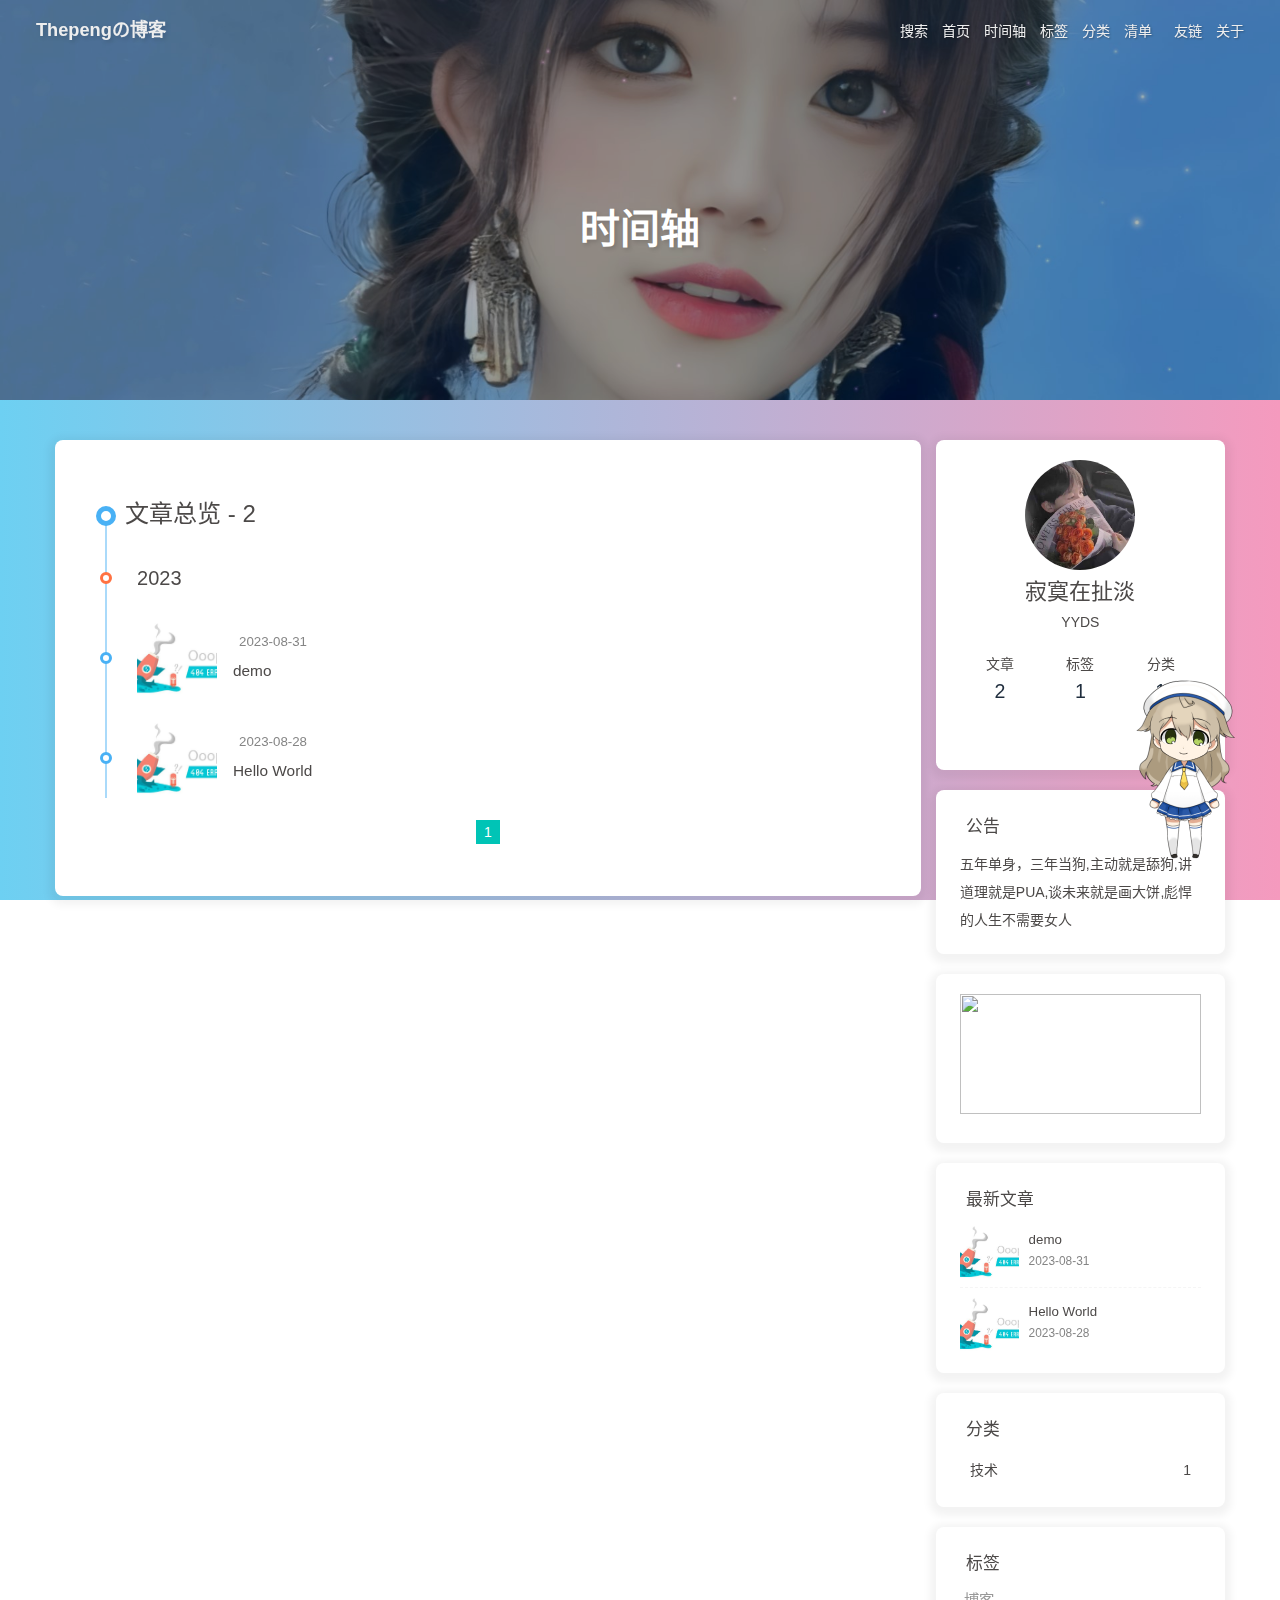
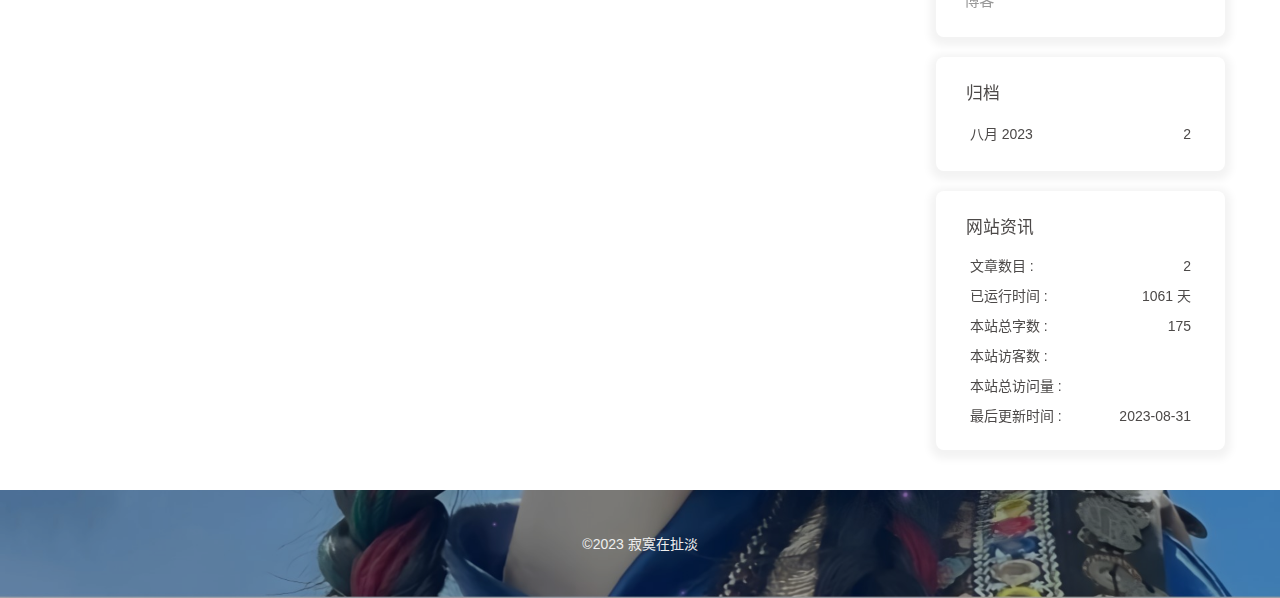
==== commit 313d350e: "Site updated: 2023-08-31 18:06:47" ====
--- a/archives/index.html
+++ b/archives/index.html
@@ -67,7 +67,7 @@
   isHome: false,
   isHighlightShrink: false,
   isToc: false,
-  postUpdate: '2023-08-31 17:13:56'
+  postUpdate: '2023-08-31 18:06:41'
 }</script><noscript><style type="text/css">
   #nav {
     opacity: 1
@@ -192,14 +192,14 @@
     document.addEventListener('pjax:send', () => { preloader.initLoading() })
     document.addEventListener('pjax:complete', () => { preloader.endLoading() })
   }
-})()</script><div id="web_bg"></div><div id="sidebar"><div id="menu-mask"></div><div id="sidebar-menus"><div class="avatar-img is-center"><img src="/img/avatar.jpg" onerror="onerror=null;src='/img/friend_404.gif'" alt="avatar"/></div><div class="sidebar-site-data site-data is-center"><a href="/archives/"><div class="headline">文章</div><div class="length-num">2</div></a><a href="/tags/"><div class="headline">标签</div><div class="length-num">1</div></a><a href="/categories/"><div class="headline">分类</div><div class="length-num">1</div></a></div><hr class="custom-hr"/><div class="menus_items"><div class="menus_item"><a class="site-page" href="/"><i class="fa-fw fas fa-home"></i><span> 首页</span></a></div><div class="menus_item"><a class="site-page" href="/archives/"><i class="fa-fw fas fa-archive"></i><span> 时间轴</span></a></div><div class="menus_item"><a class="site-page" href="/tags/"><i class="fa-fw fas fa-tags"></i><span> 标签</span></a></div><div class="menus_item"><a class="site-page" href="/categories/"><i class="fa-fw fas fa-folder-open"></i><span> 分类</span></a></div><div class="menus_item"><a class="site-page group" href="javascript:void(0);"><i class="fa-fw fas fa-list"></i><span> 清单</span><i class="fas fa-chevron-down"></i></a><ul class="menus_item_child"><li><a class="site-page child" href="/music/"><i class="fa-fw fas fa-music"></i><span> 音乐</span></a></li><li><a class="site-page child" href="/movies/"><i class="fa-fw fas fa-video"></i><span> 电影</span></a></li><li><a class="site-page child" href="/Gallery/"><i class="fa-fw fas fa-images"></i><span> 照片</span></a></li></ul></div><div class="menus_item"><a class="site-page" href="/link/"><i class="fa-fw fas fa-link"></i><span> 友链</span></a></div><div class="menus_item"><a class="site-page" href="/about/"><i class="fa-fw fas fa-heart"></i><span> 关于</span></a></div></div></div></div><div class="page" id="body-wrap"><header class="not-home-page" id="page-header" style="background-image: url('/img/topImg.jpg')"><nav id="nav"><span id="blog-info"><a href="/" title="Thepengの博客"><span class="site-name">Thepengの博客</span></a></span><div id="menus"><div id="search-button"><a class="site-page social-icon search" href="javascript:void(0);"><i class="fas fa-search fa-fw"></i><span> 搜索</span></a></div><div class="menus_items"><div class="menus_item"><a class="site-page" href="/"><i class="fa-fw fas fa-home"></i><span> 首页</span></a></div><div class="menus_item"><a class="site-page" href="/archives/"><i class="fa-fw fas fa-archive"></i><span> 时间轴</span></a></div><div class="menus_item"><a class="site-page" href="/tags/"><i class="fa-fw fas fa-tags"></i><span> 标签</span></a></div><div class="menus_item"><a class="site-page" href="/categories/"><i class="fa-fw fas fa-folder-open"></i><span> 分类</span></a></div><div class="menus_item"><a class="site-page group" href="javascript:void(0);"><i class="fa-fw fas fa-list"></i><span> 清单</span><i class="fas fa-chevron-down"></i></a><ul class="menus_item_child"><li><a class="site-page child" href="/music/"><i class="fa-fw fas fa-music"></i><span> 音乐</span></a></li><li><a class="site-page child" href="/movies/"><i class="fa-fw fas fa-video"></i><span> 电影</span></a></li><li><a class="site-page child" href="/Gallery/"><i class="fa-fw fas fa-images"></i><span> 照片</span></a></li></ul></div><div class="menus_item"><a class="site-page" href="/link/"><i class="fa-fw fas fa-link"></i><span> 友链</span></a></div><div class="menus_item"><a class="site-page" href="/about/"><i class="fa-fw fas fa-heart"></i><span> 关于</span></a></div></div><div id="toggle-menu"><a class="site-page" href="javascript:void(0);"><i class="fas fa-bars fa-fw"></i></a></div></div></nav><div id="page-site-info"><h1 id="site-title">时间轴</h1></div></header><main class="layout" id="content-inner"><div id="archive"><div class="article-sort-title">文章总览 - 2</div><div class="article-sort"><div class="article-sort-item year">2023</div><div class="article-sort-item"><a class="article-sort-item-img" href="/2023/08/31/demo/" title="demo"><img src="https://i.loli.net/2020/05/01/gkihqEjXxJ5UZ1C.jpg" alt="demo" onerror="this.onerror=null;this.src='/img/404.jpg'"></a><div class="article-sort-item-info"><div class="article-sort-item-time"><i class="far fa-calendar-alt"></i><time class="post-meta-date-created" datetime="2023-08-31T01:56:40.000Z" title="发表于 2023-08-31 09:56:40">2023-08-31</time></div><a class="article-sort-item-title" href="/2023/08/31/demo/" title="demo">demo</a></div></div><div class="article-sort-item"><a class="article-sort-item-img" href="/2023/08/28/hello-world/" title="Hello World"><img src="https://i.loli.net/2020/05/01/gkihqEjXxJ5UZ1C.jpg" alt="Hello World" onerror="this.onerror=null;this.src='/img/404.jpg'"></a><div class="article-sort-item-info"><div class="article-sort-item-time"><i class="far fa-calendar-alt"></i><time class="post-meta-date-created" datetime="2023-08-28T07:46:55.860Z" title="发表于 2023-08-28 15:46:55">2023-08-28</time></div><a class="article-sort-item-title" href="/2023/08/28/hello-world/" title="Hello World">Hello World</a></div></div></div><nav id="pagination"><div class="pagination"><span class="page-number current">1</span></div></nav></div><div class="aside-content" id="aside-content"><div class="card-widget card-info"><div class="is-center"><div class="avatar-img"><img src="/img/avatar.jpg" onerror="this.onerror=null;this.src='/img/friend_404.gif'" alt="avatar"/></div><div class="author-info__name">寂寞在扯淡</div><div class="author-info__description">YYDS</div></div><div class="card-info-data site-data is-center"><a href="/archives/"><div class="headline">文章</div><div class="length-num">2</div></a><a href="/tags/"><div class="headline">标签</div><div class="length-num">1</div></a><a href="/categories/"><div class="headline">分类</div><div class="length-num">1</div></a></div><div class="card-info-social-icons is-center"><a class="social-icon" href="https://github.com/Thepeng666" target="_blank" title="Github"><i class="fab fa-github" style="color: #24292e;"></i></a><a class="social-icon" href="mailto:2338875620@qq.com" target="_blank" title="Email"><i class="fas fa-envelope" style="color: #24292e;"></i></a><a class="social-icon" href="/img/wechat.jpg" target="_blank" title="wechat"><i class="fab fa-weixin" style="color: #24292e;"></i></a></div></div><div class="card-widget card-announcement"><div class="item-headline"><i class="fas fa-bullhorn fa-shake"></i><span>公告</span></div><div class="announcement_content">五年单身，三年当狗,主动就是舔狗,讲道理就是PUA,谈未来就是画大饼,彪悍的人生不需要女人</div></div><div class="sticky_layout"><div class="card-widget card-recent-post"><div class="item-headline"><i class="fas fa-history"></i><span>最新文章</span></div><div class="aside-list"><div class="aside-list-item"><a class="thumbnail" href="/2023/08/31/demo/" title="demo"><img src="https://i.loli.net/2020/05/01/gkihqEjXxJ5UZ1C.jpg" onerror="this.onerror=null;this.src='/img/404.jpg'" alt="demo"/></a><div class="content"><a class="title" href="/2023/08/31/demo/" title="demo">demo</a><time datetime="2023-08-31T01:56:40.000Z" title="发表于 2023-08-31 09:56:40">2023-08-31</time></div></div><div class="aside-list-item"><a class="thumbnail" href="/2023/08/28/hello-world/" title="Hello World"><img src="https://i.loli.net/2020/05/01/gkihqEjXxJ5UZ1C.jpg" onerror="this.onerror=null;this.src='/img/404.jpg'" alt="Hello World"/></a><div class="content"><a class="title" href="/2023/08/28/hello-world/" title="Hello World">Hello World</a><time datetime="2023-08-28T07:46:55.860Z" title="发表于 2023-08-28 15:46:55">2023-08-28</time></div></div></div></div><div class="card-widget card-categories"><div class="item-headline">
+})()</script><div id="web_bg"></div><div id="sidebar"><div id="menu-mask"></div><div id="sidebar-menus"><div class="avatar-img is-center"><img src="/img/avatar.jpg" onerror="onerror=null;src='/img/friend_404.gif'" alt="avatar"/></div><div class="sidebar-site-data site-data is-center"><a href="/archives/"><div class="headline">文章</div><div class="length-num">2</div></a><a href="/tags/"><div class="headline">标签</div><div class="length-num">1</div></a><a href="/categories/"><div class="headline">分类</div><div class="length-num">1</div></a></div><hr class="custom-hr"/><div class="menus_items"><div class="menus_item"><a class="site-page" href="/"><i class="fa-fw fas fa-home"></i><span> 首页</span></a></div><div class="menus_item"><a class="site-page" href="/archives/"><i class="fa-fw fas fa-archive"></i><span> 时间轴</span></a></div><div class="menus_item"><a class="site-page" href="/tags/"><i class="fa-fw fas fa-tags"></i><span> 标签</span></a></div><div class="menus_item"><a class="site-page" href="/categories/"><i class="fa-fw fas fa-folder-open"></i><span> 分类</span></a></div><div class="menus_item"><a class="site-page group" href="javascript:void(0);"><i class="fa-fw fas fa-list"></i><span> 清单</span><i class="fas fa-chevron-down"></i></a><ul class="menus_item_child"><li><a class="site-page child" href="/gallery/"><i class="fa-fw fas fa-images"></i><span> 照片</span></a></li><li><a class="site-page child" href="/movies/"><i class="fa-fw fas fa-video"></i><span> 电影</span></a></li></ul></div><div class="menus_item"><a class="site-page" href="/link/"><i class="fa-fw fas fa-link"></i><span> 友链</span></a></div><div class="menus_item"><a class="site-page" href="/about/"><i class="fa-fw fas fa-heart"></i><span> 关于</span></a></div></div></div></div><div class="page" id="body-wrap"><header class="not-home-page" id="page-header" style="background-image: url('/img/topImg.jpg')"><nav id="nav"><span id="blog-info"><a href="/" title="Thepengの博客"><span class="site-name">Thepengの博客</span></a></span><div id="menus"><div id="search-button"><a class="site-page social-icon search" href="javascript:void(0);"><i class="fas fa-search fa-fw"></i><span> 搜索</span></a></div><div class="menus_items"><div class="menus_item"><a class="site-page" href="/"><i class="fa-fw fas fa-home"></i><span> 首页</span></a></div><div class="menus_item"><a class="site-page" href="/archives/"><i class="fa-fw fas fa-archive"></i><span> 时间轴</span></a></div><div class="menus_item"><a class="site-page" href="/tags/"><i class="fa-fw fas fa-tags"></i><span> 标签</span></a></div><div class="menus_item"><a class="site-page" href="/categories/"><i class="fa-fw fas fa-folder-open"></i><span> 分类</span></a></div><div class="menus_item"><a class="site-page group" href="javascript:void(0);"><i class="fa-fw fas fa-list"></i><span> 清单</span><i class="fas fa-chevron-down"></i></a><ul class="menus_item_child"><li><a class="site-page child" href="/gallery/"><i class="fa-fw fas fa-images"></i><span> 照片</span></a></li><li><a class="site-page child" href="/movies/"><i class="fa-fw fas fa-video"></i><span> 电影</span></a></li></ul></div><div class="menus_item"><a class="site-page" href="/link/"><i class="fa-fw fas fa-link"></i><span> 友链</span></a></div><div class="menus_item"><a class="site-page" href="/about/"><i class="fa-fw fas fa-heart"></i><span> 关于</span></a></div></div><div id="toggle-menu"><a class="site-page" href="javascript:void(0);"><i class="fas fa-bars fa-fw"></i></a></div></div></nav><div id="page-site-info"><h1 id="site-title">时间轴</h1></div></header><main class="layout" id="content-inner"><div id="archive"><div class="article-sort-title">文章总览 - 2</div><div class="article-sort"><div class="article-sort-item year">2023</div><div class="article-sort-item"><a class="article-sort-item-img" href="/2023/08/31/demo/" title="demo"><img src="https://i.loli.net/2020/05/01/gkihqEjXxJ5UZ1C.jpg" alt="demo" onerror="this.onerror=null;this.src='/img/404.jpg'"></a><div class="article-sort-item-info"><div class="article-sort-item-time"><i class="far fa-calendar-alt"></i><time class="post-meta-date-created" datetime="2023-08-31T01:56:40.000Z" title="发表于 2023-08-31 09:56:40">2023-08-31</time></div><a class="article-sort-item-title" href="/2023/08/31/demo/" title="demo">demo</a></div></div><div class="article-sort-item"><a class="article-sort-item-img" href="/2023/08/28/hello-world/" title="Hello World"><img src="https://i.loli.net/2020/05/01/gkihqEjXxJ5UZ1C.jpg" alt="Hello World" onerror="this.onerror=null;this.src='/img/404.jpg'"></a><div class="article-sort-item-info"><div class="article-sort-item-time"><i class="far fa-calendar-alt"></i><time class="post-meta-date-created" datetime="2023-08-28T07:46:55.860Z" title="发表于 2023-08-28 15:46:55">2023-08-28</time></div><a class="article-sort-item-title" href="/2023/08/28/hello-world/" title="Hello World">Hello World</a></div></div></div><nav id="pagination"><div class="pagination"><span class="page-number current">1</span></div></nav></div><div class="aside-content" id="aside-content"><div class="card-widget card-info"><div class="is-center"><div class="avatar-img"><img src="/img/avatar.jpg" onerror="this.onerror=null;this.src='/img/friend_404.gif'" alt="avatar"/></div><div class="author-info__name">寂寞在扯淡</div><div class="author-info__description">YYDS</div></div><div class="card-info-data site-data is-center"><a href="/archives/"><div class="headline">文章</div><div class="length-num">2</div></a><a href="/tags/"><div class="headline">标签</div><div class="length-num">1</div></a><a href="/categories/"><div class="headline">分类</div><div class="length-num">1</div></a></div><div class="card-info-social-icons is-center"><a class="social-icon" href="https://github.com/Thepeng666" target="_blank" title="Github"><i class="fab fa-github" style="color: #24292e;"></i></a><a class="social-icon" href="mailto:2338875620@qq.com" target="_blank" title="Email"><i class="fas fa-envelope" style="color: #24292e;"></i></a><a class="social-icon" href="/img/wechat.jpg" target="_blank" title="wechat"><i class="fab fa-weixin" style="color: #24292e;"></i></a></div></div><div class="card-widget card-announcement"><div class="item-headline"><i class="fas fa-bullhorn fa-shake"></i><span>公告</span></div><div class="announcement_content">五年单身，三年当狗,主动就是舔狗,讲道理就是PUA,谈未来就是画大饼,彪悍的人生不需要女人</div></div><div class="sticky_layout"><div class="card-widget card-recent-post"><div class="item-headline"><i class="fas fa-history"></i><span>最新文章</span></div><div class="aside-list"><div class="aside-list-item"><a class="thumbnail" href="/2023/08/31/demo/" title="demo"><img src="https://i.loli.net/2020/05/01/gkihqEjXxJ5UZ1C.jpg" onerror="this.onerror=null;this.src='/img/404.jpg'" alt="demo"/></a><div class="content"><a class="title" href="/2023/08/31/demo/" title="demo">demo</a><time datetime="2023-08-31T01:56:40.000Z" title="发表于 2023-08-31 09:56:40">2023-08-31</time></div></div><div class="aside-list-item"><a class="thumbnail" href="/2023/08/28/hello-world/" title="Hello World"><img src="https://i.loli.net/2020/05/01/gkihqEjXxJ5UZ1C.jpg" onerror="this.onerror=null;this.src='/img/404.jpg'" alt="Hello World"/></a><div class="content"><a class="title" href="/2023/08/28/hello-world/" title="Hello World">Hello World</a><time datetime="2023-08-28T07:46:55.860Z" title="发表于 2023-08-28 15:46:55">2023-08-28</time></div></div></div></div><div class="card-widget card-categories"><div class="item-headline">
             <i class="fas fa-folder-open"></i>
             <span>分类</span>
             
             </div>
             <ul class="card-category-list" id="aside-cat-list">
             <li class="card-category-list-item "><a class="card-category-list-link" href="/categories/%E6%8A%80%E6%9C%AF/"><span class="card-category-list-name">技术</span><span class="card-category-list-count">1</span></a></li>
-            </ul></div><div class="card-widget card-tags"><div class="item-headline"><i class="fas fa-tags"></i><span>标签</span></div><div class="card-tag-cloud"><a href="/tags/%E5%8D%9A%E5%AE%A2/" style="font-size: 1.1em; color: #999">博客</a></div></div><div class="card-widget card-archives"><div class="item-headline"><i class="fas fa-archive"></i><span>归档</span></div><ul class="card-archive-list"><li class="card-archive-list-item"><a class="card-archive-list-link" href="/archives/2023/08/"><span class="card-archive-list-date">八月 2023</span><span class="card-archive-list-count">2</span></a></li></ul></div><div class="card-widget card-webinfo"><div class="item-headline"><i class="fas fa-chart-line"></i><span>网站资讯</span></div><div class="webinfo"><div class="webinfo-item"><div class="item-name">文章数目 :</div><div class="item-count">2</div></div><div class="webinfo-item"><div class="item-name">已运行时间 :</div><div class="item-count" id="runtimeshow" data-publishDate="2023-08-27T16:00:00.000Z"><i class="fa-solid fa-spinner fa-spin"></i></div></div><div class="webinfo-item"><div class="item-name">本站总字数 :</div><div class="item-count">175</div></div><div class="webinfo-item"><div class="item-name">本站访客数 :</div><div class="item-count" id="busuanzi_value_site_uv"><i class="fa-solid fa-spinner fa-spin"></i></div></div><div class="webinfo-item"><div class="item-name">本站总访问量 :</div><div class="item-count" id="busuanzi_value_site_pv"><i class="fa-solid fa-spinner fa-spin"></i></div></div><div class="webinfo-item"><div class="item-name">最后更新时间 :</div><div class="item-count" id="last-push-date" data-lastPushDate="2023-08-31T09:13:56.898Z"><i class="fa-solid fa-spinner fa-spin"></i></div></div></div></div></div></div></main><footer id="footer" style="background-image: url('/img/topImg.jpg')"><div id="footer-wrap"><div class="copyright">&copy;2023  <i id="heartbeat" class="fa fas fa-heartbeat"></i> 寂寞在扯淡</div></div><link rel="stylesheet" href="https://fastly.jsdelivr.net/gh/HCLonely/images@master/others/heartbeat.min.css"></footer></div><div id="rightside"><div id="rightside-config-hide"><button id="translateLink" type="button" title="简繁转换">繁</button><button id="darkmode" type="button" title="浅色和深色模式转换"><i class="fas fa-adjust"></i></button><button id="hide-aside-btn" type="button" title="单栏和双栏切换"><i class="fas fa-arrows-alt-h"></i></button></div><div id="rightside-config-show"><button id="rightside_config" type="button" title="设置"><i class="fas fa-cog fa-spin"></i></button><button id="go-up" type="button" title="回到顶部"><span class="scroll-percent"></span><i class="fas fa-arrow-up"></i></button></div></div><div><script src="/js/utils.js"></script><script src="/js/main.js"></script><script src="/js/tw_cn.js"></script><script src="https://cdn.jsdelivr.net/npm/@fancyapps/ui/dist/fancybox/fancybox.umd.min.js"></script><div class="js-pjax"></div><canvas id="universe"></canvas><script defer src="/js/universe.js"></script><script src="/js/custom.js"></script><script defer src="https://npm.elemecdn.com/jquery@latest/dist/jquery.min.js"></script><script async src="https://npm.elemecdn.com/tzy-blog/lib/js/other/sakura.js"></script><div class="aplayer no-destroy" data-id="8303657244" data-server="netease" data-type="playlist" data-fixed="true" data-mini="true" data-listFolded="false" data-order="list" data-lrctype="1" data-preload="auto" data-autoplay="true" data-showlrc="true" mutex></div><script id="canvas_nest" defer="defer" color="0,0,255" opacity="0.7" zIndex="-1" count="99" mobile="false" src="https://cdn.jsdelivr.net/npm/butterfly-extsrc/dist/canvas-nest.min.js"></script><script src="https://cdn.jsdelivr.net/npm/butterfly-extsrc/dist/activate-power-mode.min.js"></script><script>POWERMODE.colorful = true;
+            </ul></div><div class="card-widget card-tags"><div class="item-headline"><i class="fas fa-tags"></i><span>标签</span></div><div class="card-tag-cloud"><a href="/tags/%E5%8D%9A%E5%AE%A2/" style="font-size: 1.1em; color: #999">博客</a></div></div><div class="card-widget card-archives"><div class="item-headline"><i class="fas fa-archive"></i><span>归档</span></div><ul class="card-archive-list"><li class="card-archive-list-item"><a class="card-archive-list-link" href="/archives/2023/08/"><span class="card-archive-list-date">八月 2023</span><span class="card-archive-list-count">2</span></a></li></ul></div><div class="card-widget card-webinfo"><div class="item-headline"><i class="fas fa-chart-line"></i><span>网站资讯</span></div><div class="webinfo"><div class="webinfo-item"><div class="item-name">文章数目 :</div><div class="item-count">2</div></div><div class="webinfo-item"><div class="item-name">已运行时间 :</div><div class="item-count" id="runtimeshow" data-publishDate="2023-08-27T16:00:00.000Z"><i class="fa-solid fa-spinner fa-spin"></i></div></div><div class="webinfo-item"><div class="item-name">本站总字数 :</div><div class="item-count">175</div></div><div class="webinfo-item"><div class="item-name">本站访客数 :</div><div class="item-count" id="busuanzi_value_site_uv"><i class="fa-solid fa-spinner fa-spin"></i></div></div><div class="webinfo-item"><div class="item-name">本站总访问量 :</div><div class="item-count" id="busuanzi_value_site_pv"><i class="fa-solid fa-spinner fa-spin"></i></div></div><div class="webinfo-item"><div class="item-name">最后更新时间 :</div><div class="item-count" id="last-push-date" data-lastPushDate="2023-08-31T10:06:41.025Z"><i class="fa-solid fa-spinner fa-spin"></i></div></div></div></div></div></div></main><footer id="footer" style="background-image: url('/img/topImg.jpg')"><div id="footer-wrap"><div class="copyright">&copy;2023  <i id="heartbeat" class="fa fas fa-heartbeat"></i> 寂寞在扯淡</div></div><link rel="stylesheet" href="https://fastly.jsdelivr.net/gh/HCLonely/images@master/others/heartbeat.min.css"></footer></div><div id="rightside"><div id="rightside-config-hide"><button id="translateLink" type="button" title="简繁转换">繁</button><button id="darkmode" type="button" title="浅色和深色模式转换"><i class="fas fa-adjust"></i></button><button id="hide-aside-btn" type="button" title="单栏和双栏切换"><i class="fas fa-arrows-alt-h"></i></button></div><div id="rightside-config-show"><button id="rightside_config" type="button" title="设置"><i class="fas fa-cog fa-spin"></i></button><button id="go-up" type="button" title="回到顶部"><span class="scroll-percent"></span><i class="fas fa-arrow-up"></i></button></div></div><div><script src="/js/utils.js"></script><script src="/js/main.js"></script><script src="/js/tw_cn.js"></script><script src="https://cdn.jsdelivr.net/npm/@fancyapps/ui/dist/fancybox/fancybox.umd.min.js"></script><div class="js-pjax"></div><canvas id="universe"></canvas><script defer src="/js/universe.js"></script><script src="/js/custom.js"></script><script defer src="https://npm.elemecdn.com/jquery@latest/dist/jquery.min.js"></script><script async src="https://npm.elemecdn.com/tzy-blog/lib/js/other/sakura.js"></script><div class="aplayer no-destroy" data-id="8303657244" data-server="netease" data-type="playlist" data-fixed="true" data-mini="true" data-listFolded="false" data-order="list" data-lrctype="1" data-preload="auto" data-autoplay="true" data-showlrc="true" mutex></div><script id="canvas_nest" defer="defer" color="0,0,255" opacity="0.7" zIndex="-1" count="99" mobile="false" src="https://cdn.jsdelivr.net/npm/butterfly-extsrc/dist/canvas-nest.min.js"></script><script src="https://cdn.jsdelivr.net/npm/butterfly-extsrc/dist/activate-power-mode.min.js"></script><script>POWERMODE.colorful = true;
 POWERMODE.shake = false;
 POWERMODE.mobile = false;
 document.body.addEventListener('input', POWERMODE);
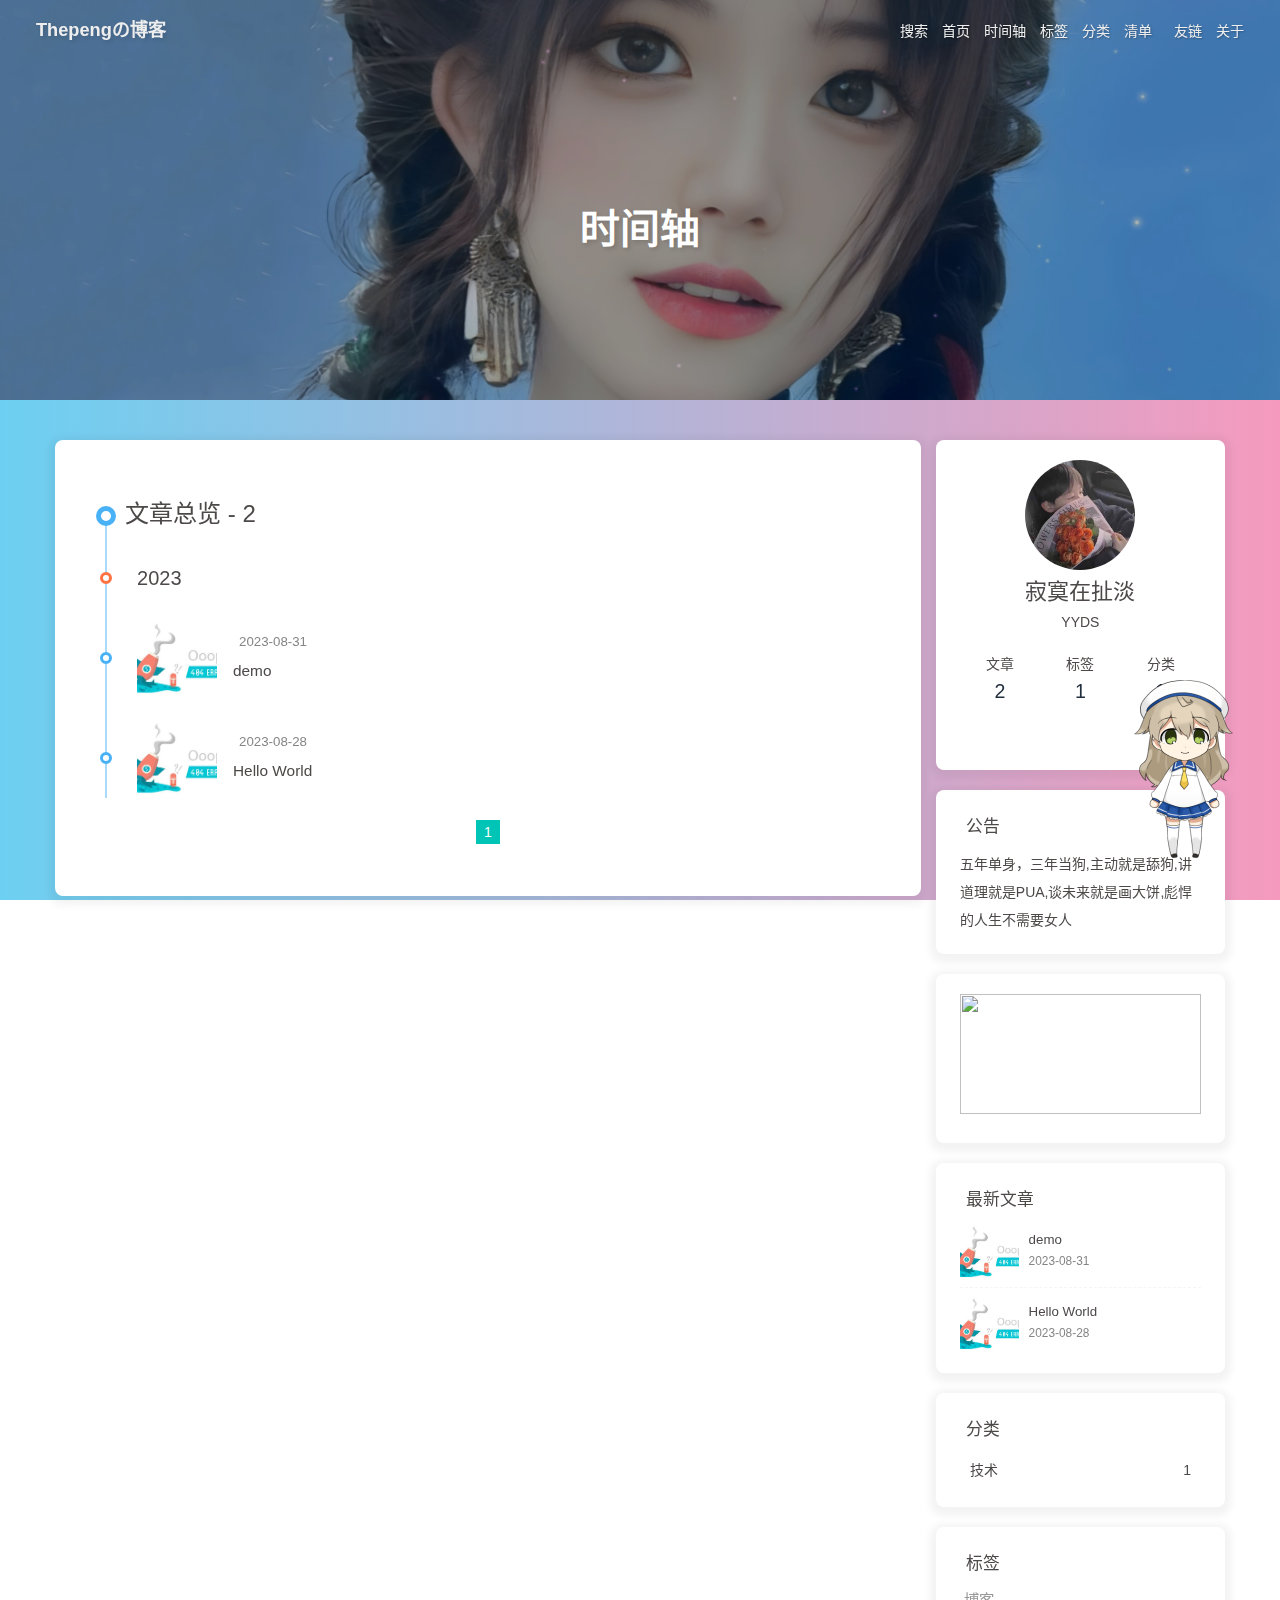
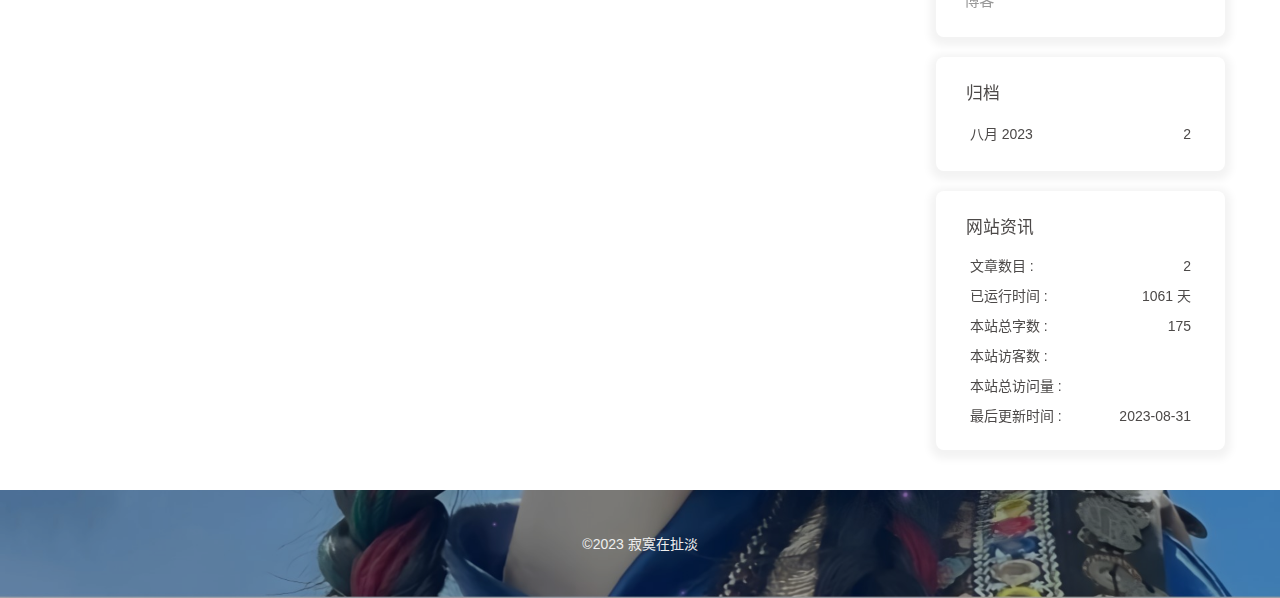
==== commit 7d32ef05: "Site updated: 2023-08-31 18:10:40" ====
--- a/archives/index.html
+++ b/archives/index.html
@@ -67,7 +67,7 @@
   isHome: false,
   isHighlightShrink: false,
   isToc: false,
-  postUpdate: '2023-08-31 18:06:41'
+  postUpdate: '2023-08-31 18:10:34'
 }</script><noscript><style type="text/css">
   #nav {
     opacity: 1
@@ -199,7 +199,7 @@
             </div>
             <ul class="card-category-list" id="aside-cat-list">
             <li class="card-category-list-item "><a class="card-category-list-link" href="/categories/%E6%8A%80%E6%9C%AF/"><span class="card-category-list-name">技术</span><span class="card-category-list-count">1</span></a></li>
-            </ul></div><div class="card-widget card-tags"><div class="item-headline"><i class="fas fa-tags"></i><span>标签</span></div><div class="card-tag-cloud"><a href="/tags/%E5%8D%9A%E5%AE%A2/" style="font-size: 1.1em; color: #999">博客</a></div></div><div class="card-widget card-archives"><div class="item-headline"><i class="fas fa-archive"></i><span>归档</span></div><ul class="card-archive-list"><li class="card-archive-list-item"><a class="card-archive-list-link" href="/archives/2023/08/"><span class="card-archive-list-date">八月 2023</span><span class="card-archive-list-count">2</span></a></li></ul></div><div class="card-widget card-webinfo"><div class="item-headline"><i class="fas fa-chart-line"></i><span>网站资讯</span></div><div class="webinfo"><div class="webinfo-item"><div class="item-name">文章数目 :</div><div class="item-count">2</div></div><div class="webinfo-item"><div class="item-name">已运行时间 :</div><div class="item-count" id="runtimeshow" data-publishDate="2023-08-27T16:00:00.000Z"><i class="fa-solid fa-spinner fa-spin"></i></div></div><div class="webinfo-item"><div class="item-name">本站总字数 :</div><div class="item-count">175</div></div><div class="webinfo-item"><div class="item-name">本站访客数 :</div><div class="item-count" id="busuanzi_value_site_uv"><i class="fa-solid fa-spinner fa-spin"></i></div></div><div class="webinfo-item"><div class="item-name">本站总访问量 :</div><div class="item-count" id="busuanzi_value_site_pv"><i class="fa-solid fa-spinner fa-spin"></i></div></div><div class="webinfo-item"><div class="item-name">最后更新时间 :</div><div class="item-count" id="last-push-date" data-lastPushDate="2023-08-31T10:06:41.025Z"><i class="fa-solid fa-spinner fa-spin"></i></div></div></div></div></div></div></main><footer id="footer" style="background-image: url('/img/topImg.jpg')"><div id="footer-wrap"><div class="copyright">&copy;2023  <i id="heartbeat" class="fa fas fa-heartbeat"></i> 寂寞在扯淡</div></div><link rel="stylesheet" href="https://fastly.jsdelivr.net/gh/HCLonely/images@master/others/heartbeat.min.css"></footer></div><div id="rightside"><div id="rightside-config-hide"><button id="translateLink" type="button" title="简繁转换">繁</button><button id="darkmode" type="button" title="浅色和深色模式转换"><i class="fas fa-adjust"></i></button><button id="hide-aside-btn" type="button" title="单栏和双栏切换"><i class="fas fa-arrows-alt-h"></i></button></div><div id="rightside-config-show"><button id="rightside_config" type="button" title="设置"><i class="fas fa-cog fa-spin"></i></button><button id="go-up" type="button" title="回到顶部"><span class="scroll-percent"></span><i class="fas fa-arrow-up"></i></button></div></div><div><script src="/js/utils.js"></script><script src="/js/main.js"></script><script src="/js/tw_cn.js"></script><script src="https://cdn.jsdelivr.net/npm/@fancyapps/ui/dist/fancybox/fancybox.umd.min.js"></script><div class="js-pjax"></div><canvas id="universe"></canvas><script defer src="/js/universe.js"></script><script src="/js/custom.js"></script><script defer src="https://npm.elemecdn.com/jquery@latest/dist/jquery.min.js"></script><script async src="https://npm.elemecdn.com/tzy-blog/lib/js/other/sakura.js"></script><div class="aplayer no-destroy" data-id="8303657244" data-server="netease" data-type="playlist" data-fixed="true" data-mini="true" data-listFolded="false" data-order="list" data-lrctype="1" data-preload="auto" data-autoplay="true" data-showlrc="true" mutex></div><script id="canvas_nest" defer="defer" color="0,0,255" opacity="0.7" zIndex="-1" count="99" mobile="false" src="https://cdn.jsdelivr.net/npm/butterfly-extsrc/dist/canvas-nest.min.js"></script><script src="https://cdn.jsdelivr.net/npm/butterfly-extsrc/dist/activate-power-mode.min.js"></script><script>POWERMODE.colorful = true;
+            </ul></div><div class="card-widget card-tags"><div class="item-headline"><i class="fas fa-tags"></i><span>标签</span></div><div class="card-tag-cloud"><a href="/tags/%E5%8D%9A%E5%AE%A2/" style="font-size: 1.1em; color: #999">博客</a></div></div><div class="card-widget card-archives"><div class="item-headline"><i class="fas fa-archive"></i><span>归档</span></div><ul class="card-archive-list"><li class="card-archive-list-item"><a class="card-archive-list-link" href="/archives/2023/08/"><span class="card-archive-list-date">八月 2023</span><span class="card-archive-list-count">2</span></a></li></ul></div><div class="card-widget card-webinfo"><div class="item-headline"><i class="fas fa-chart-line"></i><span>网站资讯</span></div><div class="webinfo"><div class="webinfo-item"><div class="item-name">文章数目 :</div><div class="item-count">2</div></div><div class="webinfo-item"><div class="item-name">已运行时间 :</div><div class="item-count" id="runtimeshow" data-publishDate="2023-08-27T16:00:00.000Z"><i class="fa-solid fa-spinner fa-spin"></i></div></div><div class="webinfo-item"><div class="item-name">本站总字数 :</div><div class="item-count">175</div></div><div class="webinfo-item"><div class="item-name">本站访客数 :</div><div class="item-count" id="busuanzi_value_site_uv"><i class="fa-solid fa-spinner fa-spin"></i></div></div><div class="webinfo-item"><div class="item-name">本站总访问量 :</div><div class="item-count" id="busuanzi_value_site_pv"><i class="fa-solid fa-spinner fa-spin"></i></div></div><div class="webinfo-item"><div class="item-name">最后更新时间 :</div><div class="item-count" id="last-push-date" data-lastPushDate="2023-08-31T10:10:34.816Z"><i class="fa-solid fa-spinner fa-spin"></i></div></div></div></div></div></div></main><footer id="footer" style="background-image: url('/img/topImg.jpg')"><div id="footer-wrap"><div class="copyright">&copy;2023  <i id="heartbeat" class="fa fas fa-heartbeat"></i> 寂寞在扯淡</div></div><link rel="stylesheet" href="https://fastly.jsdelivr.net/gh/HCLonely/images@master/others/heartbeat.min.css"></footer></div><div id="rightside"><div id="rightside-config-hide"><button id="translateLink" type="button" title="简繁转换">繁</button><button id="darkmode" type="button" title="浅色和深色模式转换"><i class="fas fa-adjust"></i></button><button id="hide-aside-btn" type="button" title="单栏和双栏切换"><i class="fas fa-arrows-alt-h"></i></button></div><div id="rightside-config-show"><button id="rightside_config" type="button" title="设置"><i class="fas fa-cog fa-spin"></i></button><button id="go-up" type="button" title="回到顶部"><span class="scroll-percent"></span><i class="fas fa-arrow-up"></i></button></div></div><div><script src="/js/utils.js"></script><script src="/js/main.js"></script><script src="/js/tw_cn.js"></script><script src="https://cdn.jsdelivr.net/npm/@fancyapps/ui/dist/fancybox/fancybox.umd.min.js"></script><div class="js-pjax"></div><canvas id="universe"></canvas><script defer src="/js/universe.js"></script><script src="/js/custom.js"></script><script defer src="https://npm.elemecdn.com/jquery@latest/dist/jquery.min.js"></script><script async src="https://npm.elemecdn.com/tzy-blog/lib/js/other/sakura.js"></script><div class="aplayer no-destroy" data-id="8303657244" data-server="netease" data-type="playlist" data-fixed="true" data-mini="true" data-listFolded="false" data-order="list" data-lrctype="1" data-preload="auto" data-autoplay="true" data-showlrc="true" mutex></div><script id="canvas_nest" defer="defer" color="0,0,255" opacity="0.7" zIndex="-1" count="99" mobile="false" src="https://cdn.jsdelivr.net/npm/butterfly-extsrc/dist/canvas-nest.min.js"></script><script src="https://cdn.jsdelivr.net/npm/butterfly-extsrc/dist/activate-power-mode.min.js"></script><script>POWERMODE.colorful = true;
 POWERMODE.shake = false;
 POWERMODE.mobile = false;
 document.body.addEventListener('input', POWERMODE);
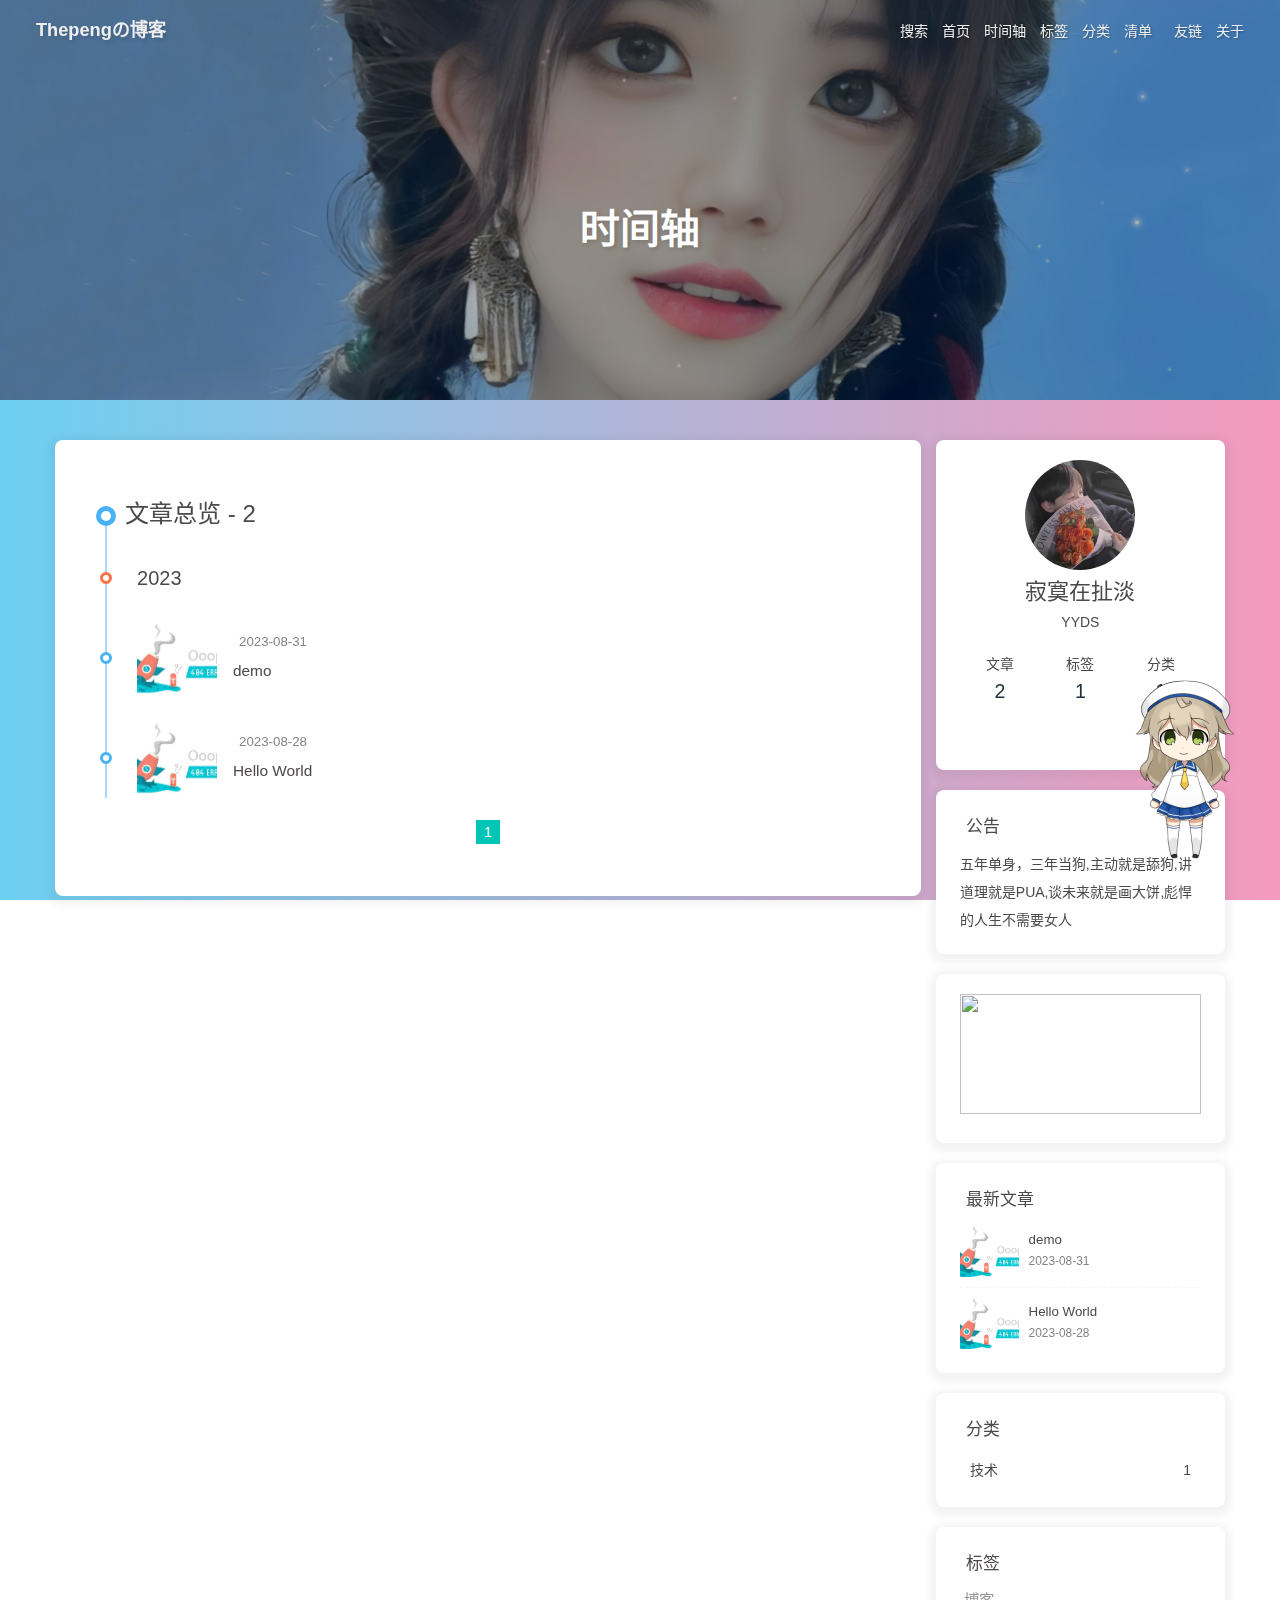
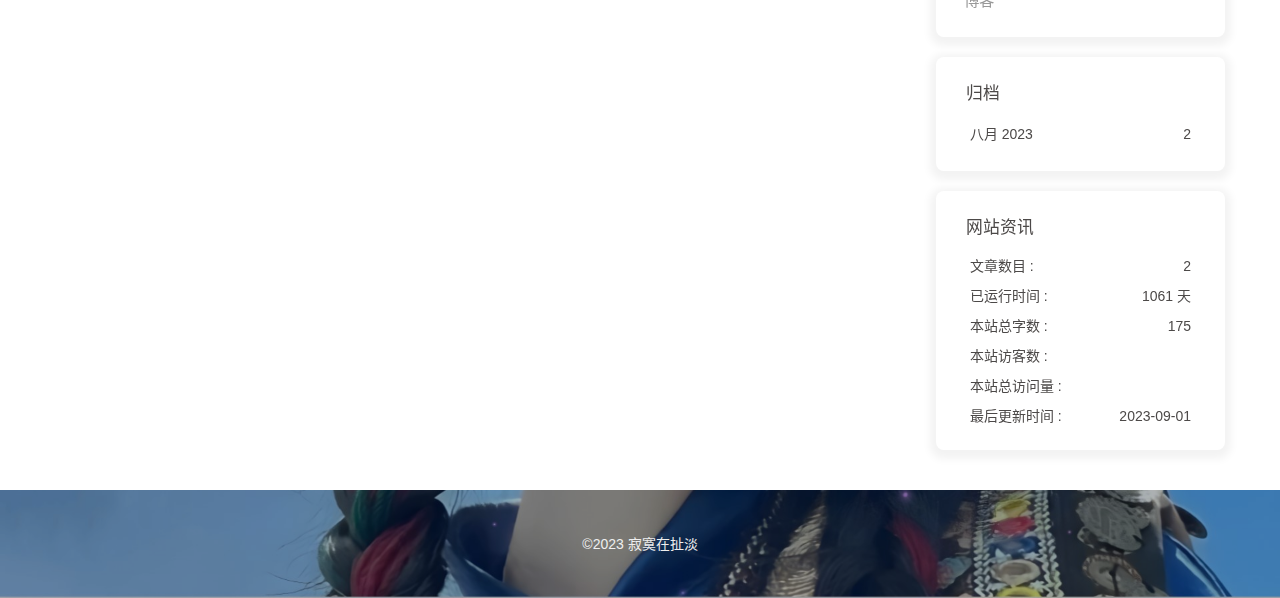
==== commit aab71542: "Site updated: 2023-09-01 09:28:42" ====
--- a/archives/index.html
+++ b/archives/index.html
@@ -67,7 +67,7 @@
   isHome: false,
   isHighlightShrink: false,
   isToc: false,
-  postUpdate: '2023-08-31 18:10:34'
+  postUpdate: '2023-09-01 09:19:30'
 }</script><noscript><style type="text/css">
   #nav {
     opacity: 1
@@ -199,7 +199,7 @@
             </div>
             <ul class="card-category-list" id="aside-cat-list">
             <li class="card-category-list-item "><a class="card-category-list-link" href="/categories/%E6%8A%80%E6%9C%AF/"><span class="card-category-list-name">技术</span><span class="card-category-list-count">1</span></a></li>
-            </ul></div><div class="card-widget card-tags"><div class="item-headline"><i class="fas fa-tags"></i><span>标签</span></div><div class="card-tag-cloud"><a href="/tags/%E5%8D%9A%E5%AE%A2/" style="font-size: 1.1em; color: #999">博客</a></div></div><div class="card-widget card-archives"><div class="item-headline"><i class="fas fa-archive"></i><span>归档</span></div><ul class="card-archive-list"><li class="card-archive-list-item"><a class="card-archive-list-link" href="/archives/2023/08/"><span class="card-archive-list-date">八月 2023</span><span class="card-archive-list-count">2</span></a></li></ul></div><div class="card-widget card-webinfo"><div class="item-headline"><i class="fas fa-chart-line"></i><span>网站资讯</span></div><div class="webinfo"><div class="webinfo-item"><div class="item-name">文章数目 :</div><div class="item-count">2</div></div><div class="webinfo-item"><div class="item-name">已运行时间 :</div><div class="item-count" id="runtimeshow" data-publishDate="2023-08-27T16:00:00.000Z"><i class="fa-solid fa-spinner fa-spin"></i></div></div><div class="webinfo-item"><div class="item-name">本站总字数 :</div><div class="item-count">175</div></div><div class="webinfo-item"><div class="item-name">本站访客数 :</div><div class="item-count" id="busuanzi_value_site_uv"><i class="fa-solid fa-spinner fa-spin"></i></div></div><div class="webinfo-item"><div class="item-name">本站总访问量 :</div><div class="item-count" id="busuanzi_value_site_pv"><i class="fa-solid fa-spinner fa-spin"></i></div></div><div class="webinfo-item"><div class="item-name">最后更新时间 :</div><div class="item-count" id="last-push-date" data-lastPushDate="2023-08-31T10:10:34.816Z"><i class="fa-solid fa-spinner fa-spin"></i></div></div></div></div></div></div></main><footer id="footer" style="background-image: url('/img/topImg.jpg')"><div id="footer-wrap"><div class="copyright">&copy;2023  <i id="heartbeat" class="fa fas fa-heartbeat"></i> 寂寞在扯淡</div></div><link rel="stylesheet" href="https://fastly.jsdelivr.net/gh/HCLonely/images@master/others/heartbeat.min.css"></footer></div><div id="rightside"><div id="rightside-config-hide"><button id="translateLink" type="button" title="简繁转换">繁</button><button id="darkmode" type="button" title="浅色和深色模式转换"><i class="fas fa-adjust"></i></button><button id="hide-aside-btn" type="button" title="单栏和双栏切换"><i class="fas fa-arrows-alt-h"></i></button></div><div id="rightside-config-show"><button id="rightside_config" type="button" title="设置"><i class="fas fa-cog fa-spin"></i></button><button id="go-up" type="button" title="回到顶部"><span class="scroll-percent"></span><i class="fas fa-arrow-up"></i></button></div></div><div><script src="/js/utils.js"></script><script src="/js/main.js"></script><script src="/js/tw_cn.js"></script><script src="https://cdn.jsdelivr.net/npm/@fancyapps/ui/dist/fancybox/fancybox.umd.min.js"></script><div class="js-pjax"></div><canvas id="universe"></canvas><script defer src="/js/universe.js"></script><script src="/js/custom.js"></script><script defer src="https://npm.elemecdn.com/jquery@latest/dist/jquery.min.js"></script><script async src="https://npm.elemecdn.com/tzy-blog/lib/js/other/sakura.js"></script><div class="aplayer no-destroy" data-id="8303657244" data-server="netease" data-type="playlist" data-fixed="true" data-mini="true" data-listFolded="false" data-order="list" data-lrctype="1" data-preload="auto" data-autoplay="true" data-showlrc="true" mutex></div><script id="canvas_nest" defer="defer" color="0,0,255" opacity="0.7" zIndex="-1" count="99" mobile="false" src="https://cdn.jsdelivr.net/npm/butterfly-extsrc/dist/canvas-nest.min.js"></script><script src="https://cdn.jsdelivr.net/npm/butterfly-extsrc/dist/activate-power-mode.min.js"></script><script>POWERMODE.colorful = true;
+            </ul></div><div class="card-widget card-tags"><div class="item-headline"><i class="fas fa-tags"></i><span>标签</span></div><div class="card-tag-cloud"><a href="/tags/%E5%8D%9A%E5%AE%A2/" style="font-size: 1.1em; color: #999">博客</a></div></div><div class="card-widget card-archives"><div class="item-headline"><i class="fas fa-archive"></i><span>归档</span></div><ul class="card-archive-list"><li class="card-archive-list-item"><a class="card-archive-list-link" href="/archives/2023/08/"><span class="card-archive-list-date">八月 2023</span><span class="card-archive-list-count">2</span></a></li></ul></div><div class="card-widget card-webinfo"><div class="item-headline"><i class="fas fa-chart-line"></i><span>网站资讯</span></div><div class="webinfo"><div class="webinfo-item"><div class="item-name">文章数目 :</div><div class="item-count">2</div></div><div class="webinfo-item"><div class="item-name">已运行时间 :</div><div class="item-count" id="runtimeshow" data-publishDate="2023-08-27T16:00:00.000Z"><i class="fa-solid fa-spinner fa-spin"></i></div></div><div class="webinfo-item"><div class="item-name">本站总字数 :</div><div class="item-count">175</div></div><div class="webinfo-item"><div class="item-name">本站访客数 :</div><div class="item-count" id="busuanzi_value_site_uv"><i class="fa-solid fa-spinner fa-spin"></i></div></div><div class="webinfo-item"><div class="item-name">本站总访问量 :</div><div class="item-count" id="busuanzi_value_site_pv"><i class="fa-solid fa-spinner fa-spin"></i></div></div><div class="webinfo-item"><div class="item-name">最后更新时间 :</div><div class="item-count" id="last-push-date" data-lastPushDate="2023-09-01T01:19:30.144Z"><i class="fa-solid fa-spinner fa-spin"></i></div></div></div></div></div></div></main><footer id="footer" style="background-image: url('/img/topImg.jpg')"><div id="footer-wrap"><div class="copyright">&copy;2023  <i id="heartbeat" class="fa fas fa-heartbeat"></i> 寂寞在扯淡</div></div><link rel="stylesheet" href="https://fastly.jsdelivr.net/gh/HCLonely/images@master/others/heartbeat.min.css"></footer></div><div id="rightside"><div id="rightside-config-hide"><button id="translateLink" type="button" title="简繁转换">繁</button><button id="darkmode" type="button" title="浅色和深色模式转换"><i class="fas fa-adjust"></i></button><button id="hide-aside-btn" type="button" title="单栏和双栏切换"><i class="fas fa-arrows-alt-h"></i></button></div><div id="rightside-config-show"><button id="rightside_config" type="button" title="设置"><i class="fas fa-cog fa-spin"></i></button><button id="go-up" type="button" title="回到顶部"><span class="scroll-percent"></span><i class="fas fa-arrow-up"></i></button></div></div><div><script src="/js/utils.js"></script><script src="/js/main.js"></script><script src="/js/tw_cn.js"></script><script src="https://cdn.jsdelivr.net/npm/@fancyapps/ui/dist/fancybox/fancybox.umd.min.js"></script><div class="js-pjax"></div><canvas id="universe"></canvas><script defer src="/js/universe.js"></script><script src="/js/custom.js"></script><script defer src="https://npm.elemecdn.com/jquery@latest/dist/jquery.min.js"></script><script async src="https://npm.elemecdn.com/tzy-blog/lib/js/other/sakura.js"></script><div class="aplayer no-destroy" data-id="8303657244" data-server="netease" data-type="playlist" data-fixed="true" data-mini="true" data-listFolded="false" data-order="list" data-lrctype="1" data-preload="auto" data-autoplay="true" data-showlrc="true" mutex></div><script id="canvas_nest" defer="defer" color="0,0,255" opacity="0.7" zIndex="-1" count="99" mobile="false" src="https://cdn.jsdelivr.net/npm/butterfly-extsrc/dist/canvas-nest.min.js"></script><script src="https://cdn.jsdelivr.net/npm/butterfly-extsrc/dist/activate-power-mode.min.js"></script><script>POWERMODE.colorful = true;
 POWERMODE.shake = false;
 POWERMODE.mobile = false;
 document.body.addEventListener('input', POWERMODE);
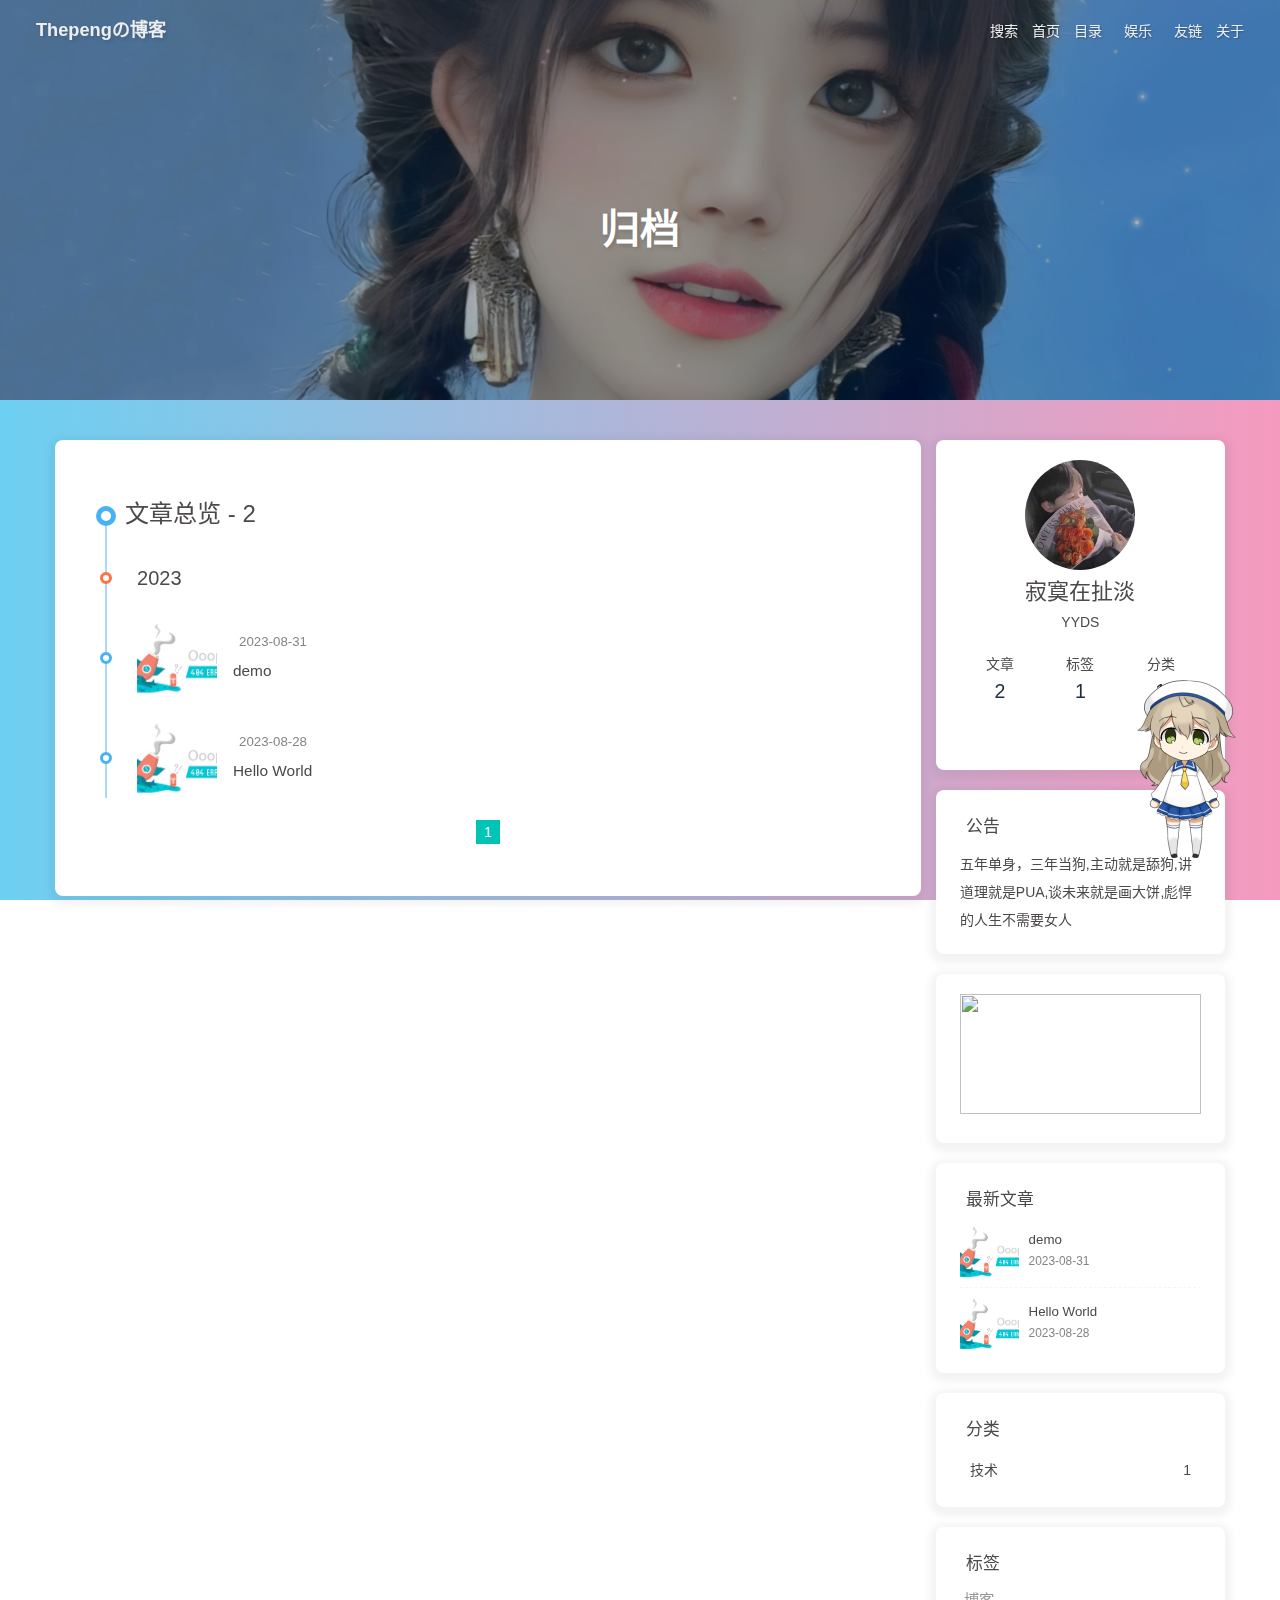
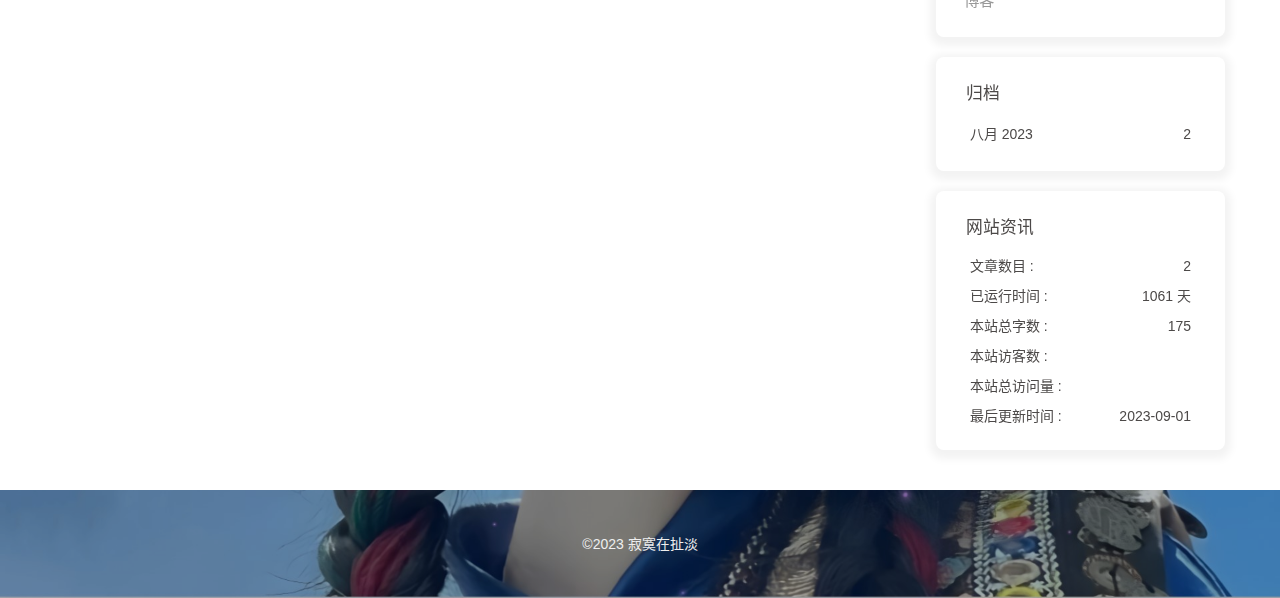
==== commit 2b47e8b5: "Site updated: 2023-09-01 16:27:02" ====
--- a/archives/index.html
+++ b/archives/index.html
@@ -12,8 +12,8 @@
   }
   console.log('', devtools);
 }
-toDevtools();</script><head><meta charset="UTF-8"><meta http-equiv="X-UA-Compatible" content="IE=edge"><meta name="viewport" content="width=device-width, initial-scale=1.0,viewport-fit=cover"><title>时间轴 | Thepengの博客</title><meta name="author" content="寂寞在扯淡"><meta name="copyright" content="寂寞在扯淡"><meta name="format-detection" content="telephone=no"><meta name="theme-color" content="#ffffff"><meta property="og:type" content="website">
-<meta property="og:title" content="时间轴">
+toDevtools();</script><head><meta charset="UTF-8"><meta http-equiv="X-UA-Compatible" content="IE=edge"><meta name="viewport" content="width=device-width, initial-scale=1.0,viewport-fit=cover"><title>归档 | Thepengの博客</title><meta name="author" content="寂寞在扯淡"><meta name="copyright" content="寂寞在扯淡"><meta name="format-detection" content="telephone=no"><meta name="theme-color" content="#ffffff"><meta property="og:type" content="website">
+<meta property="og:title" content="归档">
 <meta property="og:url" content="http://example.com/archives/index.html">
 <meta property="og:site_name" content="Thepengの博客">
 <meta property="og:locale" content="zh_CN">
@@ -62,12 +62,12 @@
   },
   autoDarkmode: false
 }</script><script id="config-diff">var GLOBAL_CONFIG_SITE = {
-  title: '时间轴',
+  title: '归档',
   isPost: false,
   isHome: false,
   isHighlightShrink: false,
   isToc: false,
-  postUpdate: '2023-09-01 09:19:30'
+  postUpdate: '2023-09-01 16:26:57'
 }</script><noscript><style type="text/css">
   #nav {
     opacity: 1
@@ -192,14 +192,14 @@
     document.addEventListener('pjax:send', () => { preloader.initLoading() })
     document.addEventListener('pjax:complete', () => { preloader.endLoading() })
   }
-})()</script><div id="web_bg"></div><div id="sidebar"><div id="menu-mask"></div><div id="sidebar-menus"><div class="avatar-img is-center"><img src="/img/avatar.jpg" onerror="onerror=null;src='/img/friend_404.gif'" alt="avatar"/></div><div class="sidebar-site-data site-data is-center"><a href="/archives/"><div class="headline">文章</div><div class="length-num">2</div></a><a href="/tags/"><div class="headline">标签</div><div class="length-num">1</div></a><a href="/categories/"><div class="headline">分类</div><div class="length-num">1</div></a></div><hr class="custom-hr"/><div class="menus_items"><div class="menus_item"><a class="site-page" href="/"><i class="fa-fw fas fa-home"></i><span> 首页</span></a></div><div class="menus_item"><a class="site-page" href="/archives/"><i class="fa-fw fas fa-archive"></i><span> 时间轴</span></a></div><div class="menus_item"><a class="site-page" href="/tags/"><i class="fa-fw fas fa-tags"></i><span> 标签</span></a></div><div class="menus_item"><a class="site-page" href="/categories/"><i class="fa-fw fas fa-folder-open"></i><span> 分类</span></a></div><div class="menus_item"><a class="site-page group" href="javascript:void(0);"><i class="fa-fw fas fa-list"></i><span> 清单</span><i class="fas fa-chevron-down"></i></a><ul class="menus_item_child"><li><a class="site-page child" href="/gallery/"><i class="fa-fw fas fa-images"></i><span> 照片</span></a></li><li><a class="site-page child" href="/movies/"><i class="fa-fw fas fa-video"></i><span> 电影</span></a></li></ul></div><div class="menus_item"><a class="site-page" href="/link/"><i class="fa-fw fas fa-link"></i><span> 友链</span></a></div><div class="menus_item"><a class="site-page" href="/about/"><i class="fa-fw fas fa-heart"></i><span> 关于</span></a></div></div></div></div><div class="page" id="body-wrap"><header class="not-home-page" id="page-header" style="background-image: url('/img/topImg.jpg')"><nav id="nav"><span id="blog-info"><a href="/" title="Thepengの博客"><span class="site-name">Thepengの博客</span></a></span><div id="menus"><div id="search-button"><a class="site-page social-icon search" href="javascript:void(0);"><i class="fas fa-search fa-fw"></i><span> 搜索</span></a></div><div class="menus_items"><div class="menus_item"><a class="site-page" href="/"><i class="fa-fw fas fa-home"></i><span> 首页</span></a></div><div class="menus_item"><a class="site-page" href="/archives/"><i class="fa-fw fas fa-archive"></i><span> 时间轴</span></a></div><div class="menus_item"><a class="site-page" href="/tags/"><i class="fa-fw fas fa-tags"></i><span> 标签</span></a></div><div class="menus_item"><a class="site-page" href="/categories/"><i class="fa-fw fas fa-folder-open"></i><span> 分类</span></a></div><div class="menus_item"><a class="site-page group" href="javascript:void(0);"><i class="fa-fw fas fa-list"></i><span> 清单</span><i class="fas fa-chevron-down"></i></a><ul class="menus_item_child"><li><a class="site-page child" href="/gallery/"><i class="fa-fw fas fa-images"></i><span> 照片</span></a></li><li><a class="site-page child" href="/movies/"><i class="fa-fw fas fa-video"></i><span> 电影</span></a></li></ul></div><div class="menus_item"><a class="site-page" href="/link/"><i class="fa-fw fas fa-link"></i><span> 友链</span></a></div><div class="menus_item"><a class="site-page" href="/about/"><i class="fa-fw fas fa-heart"></i><span> 关于</span></a></div></div><div id="toggle-menu"><a class="site-page" href="javascript:void(0);"><i class="fas fa-bars fa-fw"></i></a></div></div></nav><div id="page-site-info"><h1 id="site-title">时间轴</h1></div></header><main class="layout" id="content-inner"><div id="archive"><div class="article-sort-title">文章总览 - 2</div><div class="article-sort"><div class="article-sort-item year">2023</div><div class="article-sort-item"><a class="article-sort-item-img" href="/2023/08/31/demo/" title="demo"><img src="https://i.loli.net/2020/05/01/gkihqEjXxJ5UZ1C.jpg" alt="demo" onerror="this.onerror=null;this.src='/img/404.jpg'"></a><div class="article-sort-item-info"><div class="article-sort-item-time"><i class="far fa-calendar-alt"></i><time class="post-meta-date-created" datetime="2023-08-31T01:56:40.000Z" title="发表于 2023-08-31 09:56:40">2023-08-31</time></div><a class="article-sort-item-title" href="/2023/08/31/demo/" title="demo">demo</a></div></div><div class="article-sort-item"><a class="article-sort-item-img" href="/2023/08/28/hello-world/" title="Hello World"><img src="https://i.loli.net/2020/05/01/gkihqEjXxJ5UZ1C.jpg" alt="Hello World" onerror="this.onerror=null;this.src='/img/404.jpg'"></a><div class="article-sort-item-info"><div class="article-sort-item-time"><i class="far fa-calendar-alt"></i><time class="post-meta-date-created" datetime="2023-08-28T07:46:55.860Z" title="发表于 2023-08-28 15:46:55">2023-08-28</time></div><a class="article-sort-item-title" href="/2023/08/28/hello-world/" title="Hello World">Hello World</a></div></div></div><nav id="pagination"><div class="pagination"><span class="page-number current">1</span></div></nav></div><div class="aside-content" id="aside-content"><div class="card-widget card-info"><div class="is-center"><div class="avatar-img"><img src="/img/avatar.jpg" onerror="this.onerror=null;this.src='/img/friend_404.gif'" alt="avatar"/></div><div class="author-info__name">寂寞在扯淡</div><div class="author-info__description">YYDS</div></div><div class="card-info-data site-data is-center"><a href="/archives/"><div class="headline">文章</div><div class="length-num">2</div></a><a href="/tags/"><div class="headline">标签</div><div class="length-num">1</div></a><a href="/categories/"><div class="headline">分类</div><div class="length-num">1</div></a></div><div class="card-info-social-icons is-center"><a class="social-icon" href="https://github.com/Thepeng666" target="_blank" title="Github"><i class="fab fa-github" style="color: #24292e;"></i></a><a class="social-icon" href="mailto:2338875620@qq.com" target="_blank" title="Email"><i class="fas fa-envelope" style="color: #24292e;"></i></a><a class="social-icon" href="/img/wechat.jpg" target="_blank" title="wechat"><i class="fab fa-weixin" style="color: #24292e;"></i></a></div></div><div class="card-widget card-announcement"><div class="item-headline"><i class="fas fa-bullhorn fa-shake"></i><span>公告</span></div><div class="announcement_content">五年单身，三年当狗,主动就是舔狗,讲道理就是PUA,谈未来就是画大饼,彪悍的人生不需要女人</div></div><div class="sticky_layout"><div class="card-widget card-recent-post"><div class="item-headline"><i class="fas fa-history"></i><span>最新文章</span></div><div class="aside-list"><div class="aside-list-item"><a class="thumbnail" href="/2023/08/31/demo/" title="demo"><img src="https://i.loli.net/2020/05/01/gkihqEjXxJ5UZ1C.jpg" onerror="this.onerror=null;this.src='/img/404.jpg'" alt="demo"/></a><div class="content"><a class="title" href="/2023/08/31/demo/" title="demo">demo</a><time datetime="2023-08-31T01:56:40.000Z" title="发表于 2023-08-31 09:56:40">2023-08-31</time></div></div><div class="aside-list-item"><a class="thumbnail" href="/2023/08/28/hello-world/" title="Hello World"><img src="https://i.loli.net/2020/05/01/gkihqEjXxJ5UZ1C.jpg" onerror="this.onerror=null;this.src='/img/404.jpg'" alt="Hello World"/></a><div class="content"><a class="title" href="/2023/08/28/hello-world/" title="Hello World">Hello World</a><time datetime="2023-08-28T07:46:55.860Z" title="发表于 2023-08-28 15:46:55">2023-08-28</time></div></div></div></div><div class="card-widget card-categories"><div class="item-headline">
+})()</script><div id="web_bg"></div><div id="sidebar"><div id="menu-mask"></div><div id="sidebar-menus"><div class="avatar-img is-center"><img src="/img/avatar.jpg" onerror="onerror=null;src='/img/friend_404.gif'" alt="avatar"/></div><div class="sidebar-site-data site-data is-center"><a href="/archives/"><div class="headline">文章</div><div class="length-num">2</div></a><a href="/tags/"><div class="headline">标签</div><div class="length-num">1</div></a><a href="/categories/"><div class="headline">分类</div><div class="length-num">1</div></a></div><hr class="custom-hr"/><div class="menus_items"><div class="menus_item"><a class="site-page" href="/"><i class="fa-fw fas fa-home"></i><span> 首页</span></a></div><div class="menus_item"><a class="site-page group" href="javascript:void(0);"><i class="fa-fw fas fa-list"></i><span> 目录</span><i class="fas fa-chevron-down"></i></a><ul class="menus_item_child"><li><a class="site-page child" href="/archives/"><i class="fa-fw fas fa-archive"></i><span> 时间轴</span></a></li><li><a class="site-page child" href="/tags/"><i class="fa-fw fas fa-tags"></i><span> 标签</span></a></li><li><a class="site-page child" href="/categories/"><i class="fa-fw fas fa-folder-open"></i><span> 分类</span></a></li></ul></div><div class="menus_item"><a class="site-page group" href="javascript:void(0);"><i class="fa-fw fab fa-dropbox"></i><span> 娱乐</span><i class="fas fa-chevron-down"></i></a><ul class="menus_item_child"><li><a class="site-page child" href="/gallery/"><i class="fa-fw fas fa-images"></i><span> 照片</span></a></li><li><a class="site-page child" href="/movies/"><i class="fa-fw fas fa-video"></i><span> 电影</span></a></li></ul></div><div class="menus_item"><a class="site-page" href="/link/"><i class="fa-fw fas fa-link"></i><span> 友链</span></a></div><div class="menus_item"><a class="site-page" href="/about/"><i class="fa-fw fas fa-heart"></i><span> 关于</span></a></div></div></div></div><div class="page" id="body-wrap"><header class="not-home-page" id="page-header" style="background-image: url('/img/topImg.jpg')"><nav id="nav"><span id="blog-info"><a href="/" title="Thepengの博客"><span class="site-name">Thepengの博客</span></a></span><div id="menus"><div id="search-button"><a class="site-page social-icon search" href="javascript:void(0);"><i class="fas fa-search fa-fw"></i><span> 搜索</span></a></div><div class="menus_items"><div class="menus_item"><a class="site-page" href="/"><i class="fa-fw fas fa-home"></i><span> 首页</span></a></div><div class="menus_item"><a class="site-page group" href="javascript:void(0);"><i class="fa-fw fas fa-list"></i><span> 目录</span><i class="fas fa-chevron-down"></i></a><ul class="menus_item_child"><li><a class="site-page child" href="/archives/"><i class="fa-fw fas fa-archive"></i><span> 时间轴</span></a></li><li><a class="site-page child" href="/tags/"><i class="fa-fw fas fa-tags"></i><span> 标签</span></a></li><li><a class="site-page child" href="/categories/"><i class="fa-fw fas fa-folder-open"></i><span> 分类</span></a></li></ul></div><div class="menus_item"><a class="site-page group" href="javascript:void(0);"><i class="fa-fw fab fa-dropbox"></i><span> 娱乐</span><i class="fas fa-chevron-down"></i></a><ul class="menus_item_child"><li><a class="site-page child" href="/gallery/"><i class="fa-fw fas fa-images"></i><span> 照片</span></a></li><li><a class="site-page child" href="/movies/"><i class="fa-fw fas fa-video"></i><span> 电影</span></a></li></ul></div><div class="menus_item"><a class="site-page" href="/link/"><i class="fa-fw fas fa-link"></i><span> 友链</span></a></div><div class="menus_item"><a class="site-page" href="/about/"><i class="fa-fw fas fa-heart"></i><span> 关于</span></a></div></div><div id="toggle-menu"><a class="site-page" href="javascript:void(0);"><i class="fas fa-bars fa-fw"></i></a></div></div></nav><div id="page-site-info"><h1 id="site-title">归档</h1></div></header><main class="layout" id="content-inner"><div id="archive"><div class="article-sort-title">文章总览 - 2</div><div class="article-sort"><div class="article-sort-item year">2023</div><div class="article-sort-item"><a class="article-sort-item-img" href="/2023/08/31/demo/" title="demo"><img src="https://i.loli.net/2020/05/01/gkihqEjXxJ5UZ1C.jpg" alt="demo" onerror="this.onerror=null;this.src='/img/404.jpg'"></a><div class="article-sort-item-info"><div class="article-sort-item-time"><i class="far fa-calendar-alt"></i><time class="post-meta-date-created" datetime="2023-08-31T01:56:40.000Z" title="发表于 2023-08-31 09:56:40">2023-08-31</time></div><a class="article-sort-item-title" href="/2023/08/31/demo/" title="demo">demo</a></div></div><div class="article-sort-item"><a class="article-sort-item-img" href="/2023/08/28/hello-world/" title="Hello World"><img src="https://i.loli.net/2020/05/01/gkihqEjXxJ5UZ1C.jpg" alt="Hello World" onerror="this.onerror=null;this.src='/img/404.jpg'"></a><div class="article-sort-item-info"><div class="article-sort-item-time"><i class="far fa-calendar-alt"></i><time class="post-meta-date-created" datetime="2023-08-28T07:46:55.860Z" title="发表于 2023-08-28 15:46:55">2023-08-28</time></div><a class="article-sort-item-title" href="/2023/08/28/hello-world/" title="Hello World">Hello World</a></div></div></div><nav id="pagination"><div class="pagination"><span class="page-number current">1</span></div></nav></div><div class="aside-content" id="aside-content"><div class="card-widget card-info"><div class="is-center"><div class="avatar-img"><img src="/img/avatar.jpg" onerror="this.onerror=null;this.src='/img/friend_404.gif'" alt="avatar"/></div><div class="author-info__name">寂寞在扯淡</div><div class="author-info__description">YYDS</div></div><div class="card-info-data site-data is-center"><a href="/archives/"><div class="headline">文章</div><div class="length-num">2</div></a><a href="/tags/"><div class="headline">标签</div><div class="length-num">1</div></a><a href="/categories/"><div class="headline">分类</div><div class="length-num">1</div></a></div><div class="card-info-social-icons is-center"><a class="social-icon" href="https://github.com/Thepeng666" target="_blank" title="Github"><i class="fab fa-github" style="color: #24292e;"></i></a><a class="social-icon" href="mailto:2338875620@qq.com" target="_blank" title="Email"><i class="fas fa-envelope" style="color: #24292e;"></i></a><a class="social-icon" href="/img/wechat.jpg" target="_blank" title="wechat"><i class="fab fa-weixin" style="color: #24292e;"></i></a></div></div><div class="card-widget card-announcement"><div class="item-headline"><i class="fas fa-bullhorn fa-shake"></i><span>公告</span></div><div class="announcement_content">五年单身，三年当狗,主动就是舔狗,讲道理就是PUA,谈未来就是画大饼,彪悍的人生不需要女人</div></div><div class="sticky_layout"><div class="card-widget card-recent-post"><div class="item-headline"><i class="fas fa-history"></i><span>最新文章</span></div><div class="aside-list"><div class="aside-list-item"><a class="thumbnail" href="/2023/08/31/demo/" title="demo"><img src="https://i.loli.net/2020/05/01/gkihqEjXxJ5UZ1C.jpg" onerror="this.onerror=null;this.src='/img/404.jpg'" alt="demo"/></a><div class="content"><a class="title" href="/2023/08/31/demo/" title="demo">demo</a><time datetime="2023-08-31T01:56:40.000Z" title="发表于 2023-08-31 09:56:40">2023-08-31</time></div></div><div class="aside-list-item"><a class="thumbnail" href="/2023/08/28/hello-world/" title="Hello World"><img src="https://i.loli.net/2020/05/01/gkihqEjXxJ5UZ1C.jpg" onerror="this.onerror=null;this.src='/img/404.jpg'" alt="Hello World"/></a><div class="content"><a class="title" href="/2023/08/28/hello-world/" title="Hello World">Hello World</a><time datetime="2023-08-28T07:46:55.860Z" title="发表于 2023-08-28 15:46:55">2023-08-28</time></div></div></div></div><div class="card-widget card-categories"><div class="item-headline">
             <i class="fas fa-folder-open"></i>
             <span>分类</span>
             
             </div>
             <ul class="card-category-list" id="aside-cat-list">
             <li class="card-category-list-item "><a class="card-category-list-link" href="/categories/%E6%8A%80%E6%9C%AF/"><span class="card-category-list-name">技术</span><span class="card-category-list-count">1</span></a></li>
-            </ul></div><div class="card-widget card-tags"><div class="item-headline"><i class="fas fa-tags"></i><span>标签</span></div><div class="card-tag-cloud"><a href="/tags/%E5%8D%9A%E5%AE%A2/" style="font-size: 1.1em; color: #999">博客</a></div></div><div class="card-widget card-archives"><div class="item-headline"><i class="fas fa-archive"></i><span>归档</span></div><ul class="card-archive-list"><li class="card-archive-list-item"><a class="card-archive-list-link" href="/archives/2023/08/"><span class="card-archive-list-date">八月 2023</span><span class="card-archive-list-count">2</span></a></li></ul></div><div class="card-widget card-webinfo"><div class="item-headline"><i class="fas fa-chart-line"></i><span>网站资讯</span></div><div class="webinfo"><div class="webinfo-item"><div class="item-name">文章数目 :</div><div class="item-count">2</div></div><div class="webinfo-item"><div class="item-name">已运行时间 :</div><div class="item-count" id="runtimeshow" data-publishDate="2023-08-27T16:00:00.000Z"><i class="fa-solid fa-spinner fa-spin"></i></div></div><div class="webinfo-item"><div class="item-name">本站总字数 :</div><div class="item-count">175</div></div><div class="webinfo-item"><div class="item-name">本站访客数 :</div><div class="item-count" id="busuanzi_value_site_uv"><i class="fa-solid fa-spinner fa-spin"></i></div></div><div class="webinfo-item"><div class="item-name">本站总访问量 :</div><div class="item-count" id="busuanzi_value_site_pv"><i class="fa-solid fa-spinner fa-spin"></i></div></div><div class="webinfo-item"><div class="item-name">最后更新时间 :</div><div class="item-count" id="last-push-date" data-lastPushDate="2023-09-01T01:19:30.144Z"><i class="fa-solid fa-spinner fa-spin"></i></div></div></div></div></div></div></main><footer id="footer" style="background-image: url('/img/topImg.jpg')"><div id="footer-wrap"><div class="copyright">&copy;2023  <i id="heartbeat" class="fa fas fa-heartbeat"></i> 寂寞在扯淡</div></div><link rel="stylesheet" href="https://fastly.jsdelivr.net/gh/HCLonely/images@master/others/heartbeat.min.css"></footer></div><div id="rightside"><div id="rightside-config-hide"><button id="translateLink" type="button" title="简繁转换">繁</button><button id="darkmode" type="button" title="浅色和深色模式转换"><i class="fas fa-adjust"></i></button><button id="hide-aside-btn" type="button" title="单栏和双栏切换"><i class="fas fa-arrows-alt-h"></i></button></div><div id="rightside-config-show"><button id="rightside_config" type="button" title="设置"><i class="fas fa-cog fa-spin"></i></button><button id="go-up" type="button" title="回到顶部"><span class="scroll-percent"></span><i class="fas fa-arrow-up"></i></button></div></div><div><script src="/js/utils.js"></script><script src="/js/main.js"></script><script src="/js/tw_cn.js"></script><script src="https://cdn.jsdelivr.net/npm/@fancyapps/ui/dist/fancybox/fancybox.umd.min.js"></script><div class="js-pjax"></div><canvas id="universe"></canvas><script defer src="/js/universe.js"></script><script src="/js/custom.js"></script><script defer src="https://npm.elemecdn.com/jquery@latest/dist/jquery.min.js"></script><script async src="https://npm.elemecdn.com/tzy-blog/lib/js/other/sakura.js"></script><div class="aplayer no-destroy" data-id="8303657244" data-server="netease" data-type="playlist" data-fixed="true" data-mini="true" data-listFolded="false" data-order="list" data-lrctype="1" data-preload="auto" data-autoplay="true" data-showlrc="true" mutex></div><script id="canvas_nest" defer="defer" color="0,0,255" opacity="0.7" zIndex="-1" count="99" mobile="false" src="https://cdn.jsdelivr.net/npm/butterfly-extsrc/dist/canvas-nest.min.js"></script><script src="https://cdn.jsdelivr.net/npm/butterfly-extsrc/dist/activate-power-mode.min.js"></script><script>POWERMODE.colorful = true;
+            </ul></div><div class="card-widget card-tags"><div class="item-headline"><i class="fas fa-tags"></i><span>标签</span></div><div class="card-tag-cloud"><a href="/tags/%E5%8D%9A%E5%AE%A2/" style="font-size: 1.1em; color: #999">博客</a></div></div><div class="card-widget card-archives"><div class="item-headline"><i class="fas fa-archive"></i><span>归档</span></div><ul class="card-archive-list"><li class="card-archive-list-item"><a class="card-archive-list-link" href="/archives/2023/08/"><span class="card-archive-list-date">八月 2023</span><span class="card-archive-list-count">2</span></a></li></ul></div><div class="card-widget card-webinfo"><div class="item-headline"><i class="fas fa-chart-line"></i><span>网站资讯</span></div><div class="webinfo"><div class="webinfo-item"><div class="item-name">文章数目 :</div><div class="item-count">2</div></div><div class="webinfo-item"><div class="item-name">已运行时间 :</div><div class="item-count" id="runtimeshow" data-publishDate="2023-08-27T16:00:00.000Z"><i class="fa-solid fa-spinner fa-spin"></i></div></div><div class="webinfo-item"><div class="item-name">本站总字数 :</div><div class="item-count">175</div></div><div class="webinfo-item"><div class="item-name">本站访客数 :</div><div class="item-count" id="busuanzi_value_site_uv"><i class="fa-solid fa-spinner fa-spin"></i></div></div><div class="webinfo-item"><div class="item-name">本站总访问量 :</div><div class="item-count" id="busuanzi_value_site_pv"><i class="fa-solid fa-spinner fa-spin"></i></div></div><div class="webinfo-item"><div class="item-name">最后更新时间 :</div><div class="item-count" id="last-push-date" data-lastPushDate="2023-09-01T08:26:57.286Z"><i class="fa-solid fa-spinner fa-spin"></i></div></div></div></div></div></div></main><footer id="footer" style="background-image: url('/img/topImg.jpg')"><div id="footer-wrap"><div class="copyright">&copy;2023  <i id="heartbeat" class="fa fas fa-heartbeat"></i> 寂寞在扯淡</div></div><link rel="stylesheet" href="https://fastly.jsdelivr.net/gh/HCLonely/images@master/others/heartbeat.min.css"></footer></div><div id="rightside"><div id="rightside-config-hide"><button id="translateLink" type="button" title="简繁转换">繁</button><button id="darkmode" type="button" title="浅色和深色模式转换"><i class="fas fa-adjust"></i></button><button id="hide-aside-btn" type="button" title="单栏和双栏切换"><i class="fas fa-arrows-alt-h"></i></button></div><div id="rightside-config-show"><button id="rightside_config" type="button" title="设置"><i class="fas fa-cog fa-spin"></i></button><button id="go-up" type="button" title="回到顶部"><span class="scroll-percent"></span><i class="fas fa-arrow-up"></i></button></div></div><div><script src="/js/utils.js"></script><script src="/js/main.js"></script><script src="/js/tw_cn.js"></script><script src="https://cdn.jsdelivr.net/npm/@fancyapps/ui/dist/fancybox/fancybox.umd.min.js"></script><div class="js-pjax"></div><canvas id="universe"></canvas><script defer src="/js/universe.js"></script><script src="/js/custom.js"></script><script defer src="https://npm.elemecdn.com/jquery@latest/dist/jquery.min.js"></script><script async src="https://npm.elemecdn.com/tzy-blog/lib/js/other/sakura.js"></script><div class="aplayer no-destroy" data-id="8303657244" data-server="netease" data-type="playlist" data-fixed="true" data-mini="true" data-listFolded="false" data-order="list" data-lrctype="1" data-preload="auto" data-autoplay="true" data-showlrc="true" mutex></div><script id="canvas_nest" defer="defer" color="0,0,255" opacity="0.7" zIndex="-1" count="99" mobile="false" src="https://cdn.jsdelivr.net/npm/butterfly-extsrc/dist/canvas-nest.min.js"></script><script src="https://cdn.jsdelivr.net/npm/butterfly-extsrc/dist/activate-power-mode.min.js"></script><script>POWERMODE.colorful = true;
 POWERMODE.shake = false;
 POWERMODE.mobile = false;
 document.body.addEventListener('input', POWERMODE);
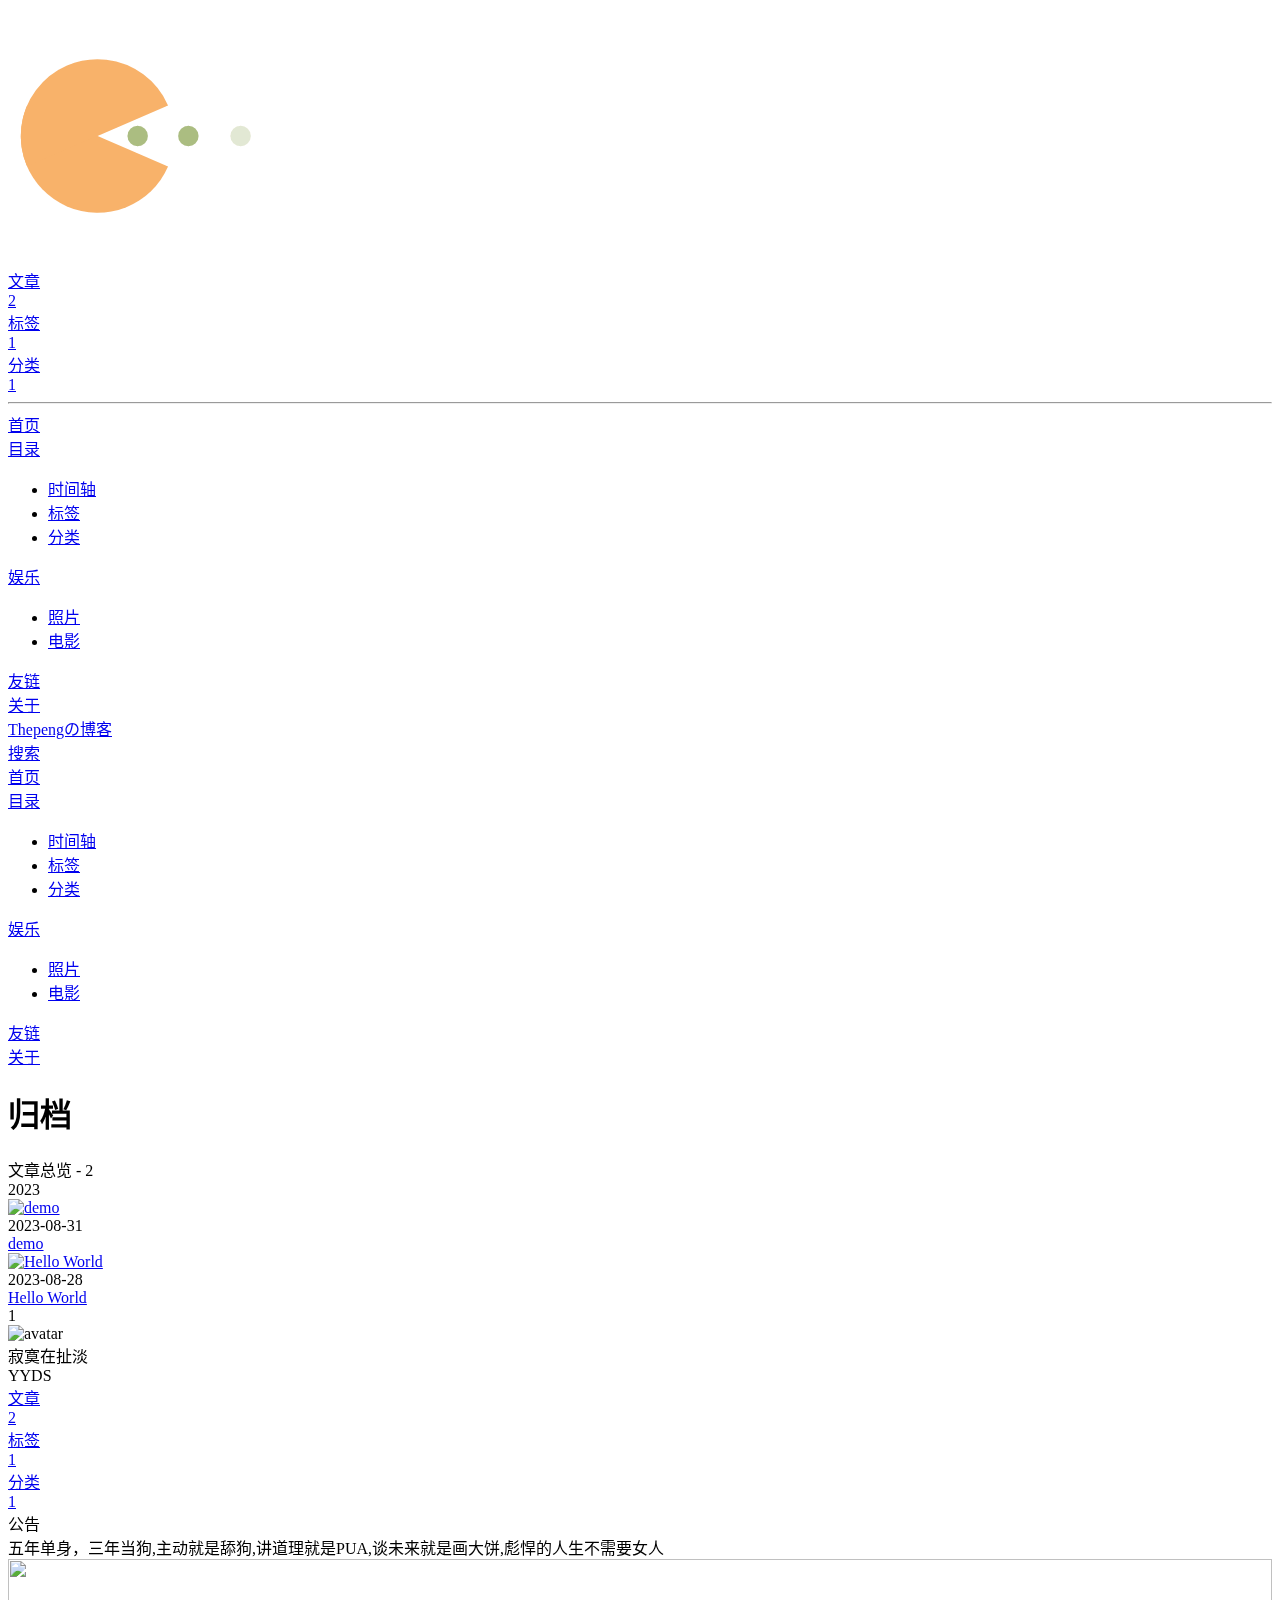
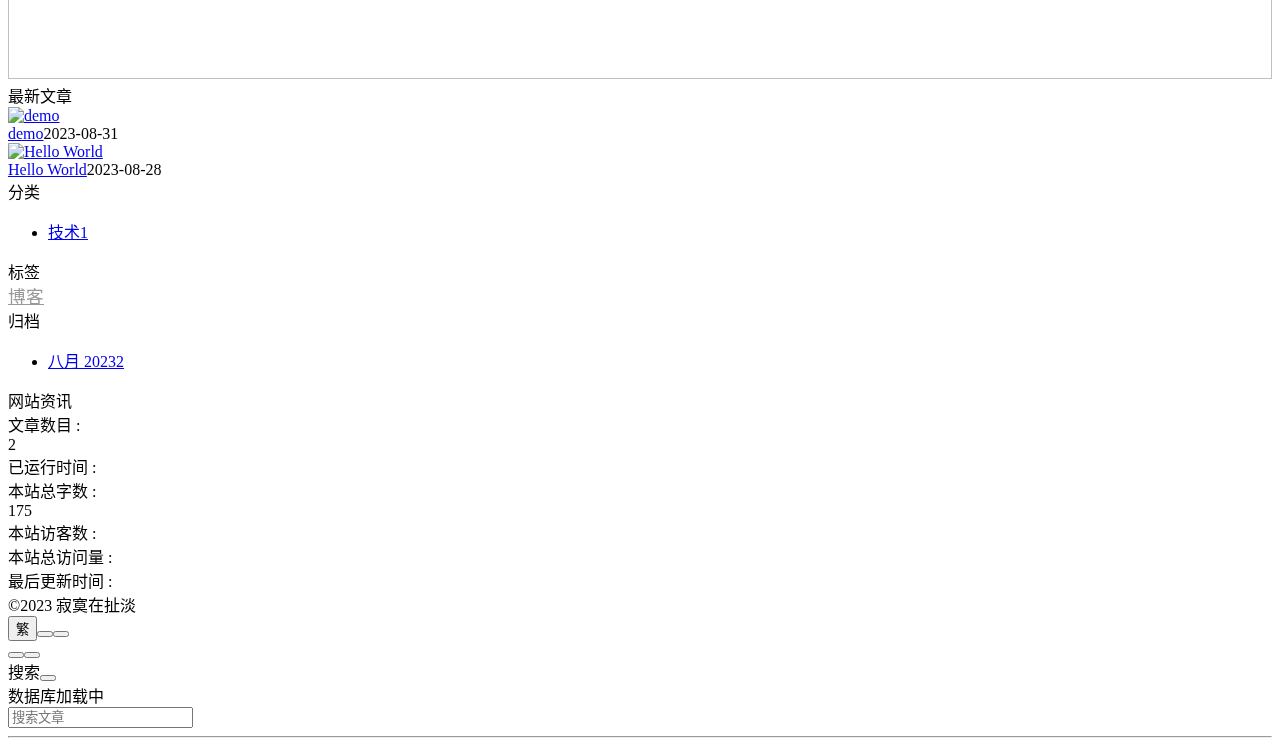
==== commit ae1c5ecc: "Site updated: 2023-09-01 16:28:01" ====
--- a/archives/index.html
+++ b/archives/index.html
@@ -14,16 +14,16 @@
 }
 toDevtools();</script><head><meta charset="UTF-8"><meta http-equiv="X-UA-Compatible" content="IE=edge"><meta name="viewport" content="width=device-width, initial-scale=1.0,viewport-fit=cover"><title>归档 | Thepengの博客</title><meta name="author" content="寂寞在扯淡"><meta name="copyright" content="寂寞在扯淡"><meta name="format-detection" content="telephone=no"><meta name="theme-color" content="#ffffff"><meta property="og:type" content="website">
 <meta property="og:title" content="归档">
-<meta property="og:url" content="http://example.com/archives/index.html">
+<meta property="og:url" content="https://gitee.com/tanzhipeng01/thepeng.git/archives/index.html">
 <meta property="og:site_name" content="Thepengの博客">
 <meta property="og:locale" content="zh_CN">
-<meta property="og:image" content="http://example.com/img/avatar.jpg">
+<meta property="og:image" content="https://gitee.com/tanzhipeng01/thepeng.git/img/avatar.jpg">
 <meta property="article:author" content="寂寞在扯淡">
 <meta name="twitter:card" content="summary">
-<meta name="twitter:image" content="http://example.com/img/avatar.jpg"><link rel="shortcut icon" href="/img/favicon.png"><link rel="canonical" href="http://example.com/archives/index.html"><link rel="preconnect" href="//cdn.jsdelivr.net"/><link rel="preconnect" href="//busuanzi.ibruce.info"/><link rel="stylesheet" href="/css/index.css"><link rel="stylesheet" href="https://cdn.jsdelivr.net/npm/@fortawesome/fontawesome-free/css/all.min.css" media="print" onload="this.media='all'"><link rel="stylesheet" href="https://cdn.jsdelivr.net/npm/@fancyapps/ui/dist/fancybox/fancybox.min.css" media="print" onload="this.media='all'"><script>const GLOBAL_CONFIG = {
-  root: '/',
+<meta name="twitter:image" content="https://gitee.com/tanzhipeng01/thepeng.git/img/avatar.jpg"><link rel="shortcut icon" href="/thepeng/img/favicon.png"><link rel="canonical" href="https://gitee.com/tanzhipeng01/thepeng.git/archives/index.html"><link rel="preconnect" href="//cdn.jsdelivr.net"/><link rel="preconnect" href="//busuanzi.ibruce.info"/><link rel="stylesheet" href="/thepeng/css/index.css"><link rel="stylesheet" href="https://cdn.jsdelivr.net/npm/@fortawesome/fontawesome-free/css/all.min.css" media="print" onload="this.media='all'"><link rel="stylesheet" href="https://cdn.jsdelivr.net/npm/@fancyapps/ui/dist/fancybox/fancybox.min.css" media="print" onload="this.media='all'"><script>const GLOBAL_CONFIG = {
+  root: '/thepeng/',
   algolia: undefined,
-  localSearch: {"path":"/search.xml","preload":false,"top_n_per_article":1,"unescape":false,"languages":{"hits_empty":"找不到您查询的内容：${query}","hits_stats":"共找到 ${hits} 篇文章"}},
+  localSearch: {"path":"/thepeng/search.xml","preload":false,"top_n_per_article":1,"unescape":false,"languages":{"hits_empty":"找不到您查询的内容：${query}","hits_stats":"共找到 ${hits} 篇文章"}},
   translate: {"defaultEncoding":2,"translateDelay":0,"msgToTraditionalChinese":"繁","msgToSimplifiedChinese":"简"},
   noticeOutdate: undefined,
   highlight: {"plugin":"highlighjs","highlightCopy":true,"highlightLang":true,"highlightHeightLimit":false},
@@ -67,7 +67,7 @@
   isHome: false,
   isHighlightShrink: false,
   isToc: false,
-  postUpdate: '2023-09-01 16:26:57'
+  postUpdate: '2023-09-01 16:27:56'
 }</script><noscript><style type="text/css">
   #nav {
     opacity: 1
@@ -192,14 +192,14 @@
     document.addEventListener('pjax:send', () => { preloader.initLoading() })
     document.addEventListener('pjax:complete', () => { preloader.endLoading() })
   }
-})()</script><div id="web_bg"></div><div id="sidebar"><div id="menu-mask"></div><div id="sidebar-menus"><div class="avatar-img is-center"><img src="/img/avatar.jpg" onerror="onerror=null;src='/img/friend_404.gif'" alt="avatar"/></div><div class="sidebar-site-data site-data is-center"><a href="/archives/"><div class="headline">文章</div><div class="length-num">2</div></a><a href="/tags/"><div class="headline">标签</div><div class="length-num">1</div></a><a href="/categories/"><div class="headline">分类</div><div class="length-num">1</div></a></div><hr class="custom-hr"/><div class="menus_items"><div class="menus_item"><a class="site-page" href="/"><i class="fa-fw fas fa-home"></i><span> 首页</span></a></div><div class="menus_item"><a class="site-page group" href="javascript:void(0);"><i class="fa-fw fas fa-list"></i><span> 目录</span><i class="fas fa-chevron-down"></i></a><ul class="menus_item_child"><li><a class="site-page child" href="/archives/"><i class="fa-fw fas fa-archive"></i><span> 时间轴</span></a></li><li><a class="site-page child" href="/tags/"><i class="fa-fw fas fa-tags"></i><span> 标签</span></a></li><li><a class="site-page child" href="/categories/"><i class="fa-fw fas fa-folder-open"></i><span> 分类</span></a></li></ul></div><div class="menus_item"><a class="site-page group" href="javascript:void(0);"><i class="fa-fw fab fa-dropbox"></i><span> 娱乐</span><i class="fas fa-chevron-down"></i></a><ul class="menus_item_child"><li><a class="site-page child" href="/gallery/"><i class="fa-fw fas fa-images"></i><span> 照片</span></a></li><li><a class="site-page child" href="/movies/"><i class="fa-fw fas fa-video"></i><span> 电影</span></a></li></ul></div><div class="menus_item"><a class="site-page" href="/link/"><i class="fa-fw fas fa-link"></i><span> 友链</span></a></div><div class="menus_item"><a class="site-page" href="/about/"><i class="fa-fw fas fa-heart"></i><span> 关于</span></a></div></div></div></div><div class="page" id="body-wrap"><header class="not-home-page" id="page-header" style="background-image: url('/img/topImg.jpg')"><nav id="nav"><span id="blog-info"><a href="/" title="Thepengの博客"><span class="site-name">Thepengの博客</span></a></span><div id="menus"><div id="search-button"><a class="site-page social-icon search" href="javascript:void(0);"><i class="fas fa-search fa-fw"></i><span> 搜索</span></a></div><div class="menus_items"><div class="menus_item"><a class="site-page" href="/"><i class="fa-fw fas fa-home"></i><span> 首页</span></a></div><div class="menus_item"><a class="site-page group" href="javascript:void(0);"><i class="fa-fw fas fa-list"></i><span> 目录</span><i class="fas fa-chevron-down"></i></a><ul class="menus_item_child"><li><a class="site-page child" href="/archives/"><i class="fa-fw fas fa-archive"></i><span> 时间轴</span></a></li><li><a class="site-page child" href="/tags/"><i class="fa-fw fas fa-tags"></i><span> 标签</span></a></li><li><a class="site-page child" href="/categories/"><i class="fa-fw fas fa-folder-open"></i><span> 分类</span></a></li></ul></div><div class="menus_item"><a class="site-page group" href="javascript:void(0);"><i class="fa-fw fab fa-dropbox"></i><span> 娱乐</span><i class="fas fa-chevron-down"></i></a><ul class="menus_item_child"><li><a class="site-page child" href="/gallery/"><i class="fa-fw fas fa-images"></i><span> 照片</span></a></li><li><a class="site-page child" href="/movies/"><i class="fa-fw fas fa-video"></i><span> 电影</span></a></li></ul></div><div class="menus_item"><a class="site-page" href="/link/"><i class="fa-fw fas fa-link"></i><span> 友链</span></a></div><div class="menus_item"><a class="site-page" href="/about/"><i class="fa-fw fas fa-heart"></i><span> 关于</span></a></div></div><div id="toggle-menu"><a class="site-page" href="javascript:void(0);"><i class="fas fa-bars fa-fw"></i></a></div></div></nav><div id="page-site-info"><h1 id="site-title">归档</h1></div></header><main class="layout" id="content-inner"><div id="archive"><div class="article-sort-title">文章总览 - 2</div><div class="article-sort"><div class="article-sort-item year">2023</div><div class="article-sort-item"><a class="article-sort-item-img" href="/2023/08/31/demo/" title="demo"><img src="https://i.loli.net/2020/05/01/gkihqEjXxJ5UZ1C.jpg" alt="demo" onerror="this.onerror=null;this.src='/img/404.jpg'"></a><div class="article-sort-item-info"><div class="article-sort-item-time"><i class="far fa-calendar-alt"></i><time class="post-meta-date-created" datetime="2023-08-31T01:56:40.000Z" title="发表于 2023-08-31 09:56:40">2023-08-31</time></div><a class="article-sort-item-title" href="/2023/08/31/demo/" title="demo">demo</a></div></div><div class="article-sort-item"><a class="article-sort-item-img" href="/2023/08/28/hello-world/" title="Hello World"><img src="https://i.loli.net/2020/05/01/gkihqEjXxJ5UZ1C.jpg" alt="Hello World" onerror="this.onerror=null;this.src='/img/404.jpg'"></a><div class="article-sort-item-info"><div class="article-sort-item-time"><i class="far fa-calendar-alt"></i><time class="post-meta-date-created" datetime="2023-08-28T07:46:55.860Z" title="发表于 2023-08-28 15:46:55">2023-08-28</time></div><a class="article-sort-item-title" href="/2023/08/28/hello-world/" title="Hello World">Hello World</a></div></div></div><nav id="pagination"><div class="pagination"><span class="page-number current">1</span></div></nav></div><div class="aside-content" id="aside-content"><div class="card-widget card-info"><div class="is-center"><div class="avatar-img"><img src="/img/avatar.jpg" onerror="this.onerror=null;this.src='/img/friend_404.gif'" alt="avatar"/></div><div class="author-info__name">寂寞在扯淡</div><div class="author-info__description">YYDS</div></div><div class="card-info-data site-data is-center"><a href="/archives/"><div class="headline">文章</div><div class="length-num">2</div></a><a href="/tags/"><div class="headline">标签</div><div class="length-num">1</div></a><a href="/categories/"><div class="headline">分类</div><div class="length-num">1</div></a></div><div class="card-info-social-icons is-center"><a class="social-icon" href="https://github.com/Thepeng666" target="_blank" title="Github"><i class="fab fa-github" style="color: #24292e;"></i></a><a class="social-icon" href="mailto:2338875620@qq.com" target="_blank" title="Email"><i class="fas fa-envelope" style="color: #24292e;"></i></a><a class="social-icon" href="/img/wechat.jpg" target="_blank" title="wechat"><i class="fab fa-weixin" style="color: #24292e;"></i></a></div></div><div class="card-widget card-announcement"><div class="item-headline"><i class="fas fa-bullhorn fa-shake"></i><span>公告</span></div><div class="announcement_content">五年单身，三年当狗,主动就是舔狗,讲道理就是PUA,谈未来就是画大饼,彪悍的人生不需要女人</div></div><div class="sticky_layout"><div class="card-widget card-recent-post"><div class="item-headline"><i class="fas fa-history"></i><span>最新文章</span></div><div class="aside-list"><div class="aside-list-item"><a class="thumbnail" href="/2023/08/31/demo/" title="demo"><img src="https://i.loli.net/2020/05/01/gkihqEjXxJ5UZ1C.jpg" onerror="this.onerror=null;this.src='/img/404.jpg'" alt="demo"/></a><div class="content"><a class="title" href="/2023/08/31/demo/" title="demo">demo</a><time datetime="2023-08-31T01:56:40.000Z" title="发表于 2023-08-31 09:56:40">2023-08-31</time></div></div><div class="aside-list-item"><a class="thumbnail" href="/2023/08/28/hello-world/" title="Hello World"><img src="https://i.loli.net/2020/05/01/gkihqEjXxJ5UZ1C.jpg" onerror="this.onerror=null;this.src='/img/404.jpg'" alt="Hello World"/></a><div class="content"><a class="title" href="/2023/08/28/hello-world/" title="Hello World">Hello World</a><time datetime="2023-08-28T07:46:55.860Z" title="发表于 2023-08-28 15:46:55">2023-08-28</time></div></div></div></div><div class="card-widget card-categories"><div class="item-headline">
+})()</script><div id="web_bg"></div><div id="sidebar"><div id="menu-mask"></div><div id="sidebar-menus"><div class="avatar-img is-center"><img src="/thepeng/img/avatar.jpg" onerror="onerror=null;src='/img/friend_404.gif'" alt="avatar"/></div><div class="sidebar-site-data site-data is-center"><a href="/thepeng/archives/"><div class="headline">文章</div><div class="length-num">2</div></a><a href="/thepeng/tags/"><div class="headline">标签</div><div class="length-num">1</div></a><a href="/thepeng/categories/"><div class="headline">分类</div><div class="length-num">1</div></a></div><hr class="custom-hr"/><div class="menus_items"><div class="menus_item"><a class="site-page" href="/thepeng/"><i class="fa-fw fas fa-home"></i><span> 首页</span></a></div><div class="menus_item"><a class="site-page group" href="javascript:void(0);"><i class="fa-fw fas fa-list"></i><span> 目录</span><i class="fas fa-chevron-down"></i></a><ul class="menus_item_child"><li><a class="site-page child" href="/thepeng/archives/"><i class="fa-fw fas fa-archive"></i><span> 时间轴</span></a></li><li><a class="site-page child" href="/thepeng/tags/"><i class="fa-fw fas fa-tags"></i><span> 标签</span></a></li><li><a class="site-page child" href="/thepeng/categories/"><i class="fa-fw fas fa-folder-open"></i><span> 分类</span></a></li></ul></div><div class="menus_item"><a class="site-page group" href="javascript:void(0);"><i class="fa-fw fab fa-dropbox"></i><span> 娱乐</span><i class="fas fa-chevron-down"></i></a><ul class="menus_item_child"><li><a class="site-page child" href="/thepeng/gallery/"><i class="fa-fw fas fa-images"></i><span> 照片</span></a></li><li><a class="site-page child" href="/thepeng/movies/"><i class="fa-fw fas fa-video"></i><span> 电影</span></a></li></ul></div><div class="menus_item"><a class="site-page" href="/thepeng/link/"><i class="fa-fw fas fa-link"></i><span> 友链</span></a></div><div class="menus_item"><a class="site-page" href="/thepeng/about/"><i class="fa-fw fas fa-heart"></i><span> 关于</span></a></div></div></div></div><div class="page" id="body-wrap"><header class="not-home-page" id="page-header" style="background-image: url('/thepeng/img/topImg.jpg')"><nav id="nav"><span id="blog-info"><a href="/thepeng/" title="Thepengの博客"><span class="site-name">Thepengの博客</span></a></span><div id="menus"><div id="search-button"><a class="site-page social-icon search" href="javascript:void(0);"><i class="fas fa-search fa-fw"></i><span> 搜索</span></a></div><div class="menus_items"><div class="menus_item"><a class="site-page" href="/thepeng/"><i class="fa-fw fas fa-home"></i><span> 首页</span></a></div><div class="menus_item"><a class="site-page group" href="javascript:void(0);"><i class="fa-fw fas fa-list"></i><span> 目录</span><i class="fas fa-chevron-down"></i></a><ul class="menus_item_child"><li><a class="site-page child" href="/thepeng/archives/"><i class="fa-fw fas fa-archive"></i><span> 时间轴</span></a></li><li><a class="site-page child" href="/thepeng/tags/"><i class="fa-fw fas fa-tags"></i><span> 标签</span></a></li><li><a class="site-page child" href="/thepeng/categories/"><i class="fa-fw fas fa-folder-open"></i><span> 分类</span></a></li></ul></div><div class="menus_item"><a class="site-page group" href="javascript:void(0);"><i class="fa-fw fab fa-dropbox"></i><span> 娱乐</span><i class="fas fa-chevron-down"></i></a><ul class="menus_item_child"><li><a class="site-page child" href="/thepeng/gallery/"><i class="fa-fw fas fa-images"></i><span> 照片</span></a></li><li><a class="site-page child" href="/thepeng/movies/"><i class="fa-fw fas fa-video"></i><span> 电影</span></a></li></ul></div><div class="menus_item"><a class="site-page" href="/thepeng/link/"><i class="fa-fw fas fa-link"></i><span> 友链</span></a></div><div class="menus_item"><a class="site-page" href="/thepeng/about/"><i class="fa-fw fas fa-heart"></i><span> 关于</span></a></div></div><div id="toggle-menu"><a class="site-page" href="javascript:void(0);"><i class="fas fa-bars fa-fw"></i></a></div></div></nav><div id="page-site-info"><h1 id="site-title">归档</h1></div></header><main class="layout" id="content-inner"><div id="archive"><div class="article-sort-title">文章总览 - 2</div><div class="article-sort"><div class="article-sort-item year">2023</div><div class="article-sort-item"><a class="article-sort-item-img" href="/thepeng/2023/08/31/demo/" title="demo"><img src="https://i.loli.net/2020/05/01/gkihqEjXxJ5UZ1C.jpg" alt="demo" onerror="this.onerror=null;this.src='/thepeng/img/404.jpg'"></a><div class="article-sort-item-info"><div class="article-sort-item-time"><i class="far fa-calendar-alt"></i><time class="post-meta-date-created" datetime="2023-08-31T01:56:40.000Z" title="发表于 2023-08-31 09:56:40">2023-08-31</time></div><a class="article-sort-item-title" href="/thepeng/2023/08/31/demo/" title="demo">demo</a></div></div><div class="article-sort-item"><a class="article-sort-item-img" href="/thepeng/2023/08/28/hello-world/" title="Hello World"><img src="https://i.loli.net/2020/05/01/gkihqEjXxJ5UZ1C.jpg" alt="Hello World" onerror="this.onerror=null;this.src='/thepeng/img/404.jpg'"></a><div class="article-sort-item-info"><div class="article-sort-item-time"><i class="far fa-calendar-alt"></i><time class="post-meta-date-created" datetime="2023-08-28T07:46:55.860Z" title="发表于 2023-08-28 15:46:55">2023-08-28</time></div><a class="article-sort-item-title" href="/thepeng/2023/08/28/hello-world/" title="Hello World">Hello World</a></div></div></div><nav id="pagination"><div class="pagination"><span class="page-number current">1</span></div></nav></div><div class="aside-content" id="aside-content"><div class="card-widget card-info"><div class="is-center"><div class="avatar-img"><img src="/thepeng/img/avatar.jpg" onerror="this.onerror=null;this.src='/thepeng/img/friend_404.gif'" alt="avatar"/></div><div class="author-info__name">寂寞在扯淡</div><div class="author-info__description">YYDS</div></div><div class="card-info-data site-data is-center"><a href="/thepeng/archives/"><div class="headline">文章</div><div class="length-num">2</div></a><a href="/thepeng/tags/"><div class="headline">标签</div><div class="length-num">1</div></a><a href="/thepeng/categories/"><div class="headline">分类</div><div class="length-num">1</div></a></div><div class="card-info-social-icons is-center"><a class="social-icon" href="https://github.com/Thepeng666" target="_blank" title="Github"><i class="fab fa-github" style="color: #24292e;"></i></a><a class="social-icon" href="mailto:2338875620@qq.com" target="_blank" title="Email"><i class="fas fa-envelope" style="color: #24292e;"></i></a><a class="social-icon" href="/thepeng/img/wechat.jpg" target="_blank" title="wechat"><i class="fab fa-weixin" style="color: #24292e;"></i></a></div></div><div class="card-widget card-announcement"><div class="item-headline"><i class="fas fa-bullhorn fa-shake"></i><span>公告</span></div><div class="announcement_content">五年单身，三年当狗,主动就是舔狗,讲道理就是PUA,谈未来就是画大饼,彪悍的人生不需要女人</div></div><div class="sticky_layout"><div class="card-widget card-recent-post"><div class="item-headline"><i class="fas fa-history"></i><span>最新文章</span></div><div class="aside-list"><div class="aside-list-item"><a class="thumbnail" href="/thepeng/2023/08/31/demo/" title="demo"><img src="https://i.loli.net/2020/05/01/gkihqEjXxJ5UZ1C.jpg" onerror="this.onerror=null;this.src='/thepeng/img/404.jpg'" alt="demo"/></a><div class="content"><a class="title" href="/thepeng/2023/08/31/demo/" title="demo">demo</a><time datetime="2023-08-31T01:56:40.000Z" title="发表于 2023-08-31 09:56:40">2023-08-31</time></div></div><div class="aside-list-item"><a class="thumbnail" href="/thepeng/2023/08/28/hello-world/" title="Hello World"><img src="https://i.loli.net/2020/05/01/gkihqEjXxJ5UZ1C.jpg" onerror="this.onerror=null;this.src='/thepeng/img/404.jpg'" alt="Hello World"/></a><div class="content"><a class="title" href="/thepeng/2023/08/28/hello-world/" title="Hello World">Hello World</a><time datetime="2023-08-28T07:46:55.860Z" title="发表于 2023-08-28 15:46:55">2023-08-28</time></div></div></div></div><div class="card-widget card-categories"><div class="item-headline">
             <i class="fas fa-folder-open"></i>
             <span>分类</span>
             
             </div>
             <ul class="card-category-list" id="aside-cat-list">
-            <li class="card-category-list-item "><a class="card-category-list-link" href="/categories/%E6%8A%80%E6%9C%AF/"><span class="card-category-list-name">技术</span><span class="card-category-list-count">1</span></a></li>
-            </ul></div><div class="card-widget card-tags"><div class="item-headline"><i class="fas fa-tags"></i><span>标签</span></div><div class="card-tag-cloud"><a href="/tags/%E5%8D%9A%E5%AE%A2/" style="font-size: 1.1em; color: #999">博客</a></div></div><div class="card-widget card-archives"><div class="item-headline"><i class="fas fa-archive"></i><span>归档</span></div><ul class="card-archive-list"><li class="card-archive-list-item"><a class="card-archive-list-link" href="/archives/2023/08/"><span class="card-archive-list-date">八月 2023</span><span class="card-archive-list-count">2</span></a></li></ul></div><div class="card-widget card-webinfo"><div class="item-headline"><i class="fas fa-chart-line"></i><span>网站资讯</span></div><div class="webinfo"><div class="webinfo-item"><div class="item-name">文章数目 :</div><div class="item-count">2</div></div><div class="webinfo-item"><div class="item-name">已运行时间 :</div><div class="item-count" id="runtimeshow" data-publishDate="2023-08-27T16:00:00.000Z"><i class="fa-solid fa-spinner fa-spin"></i></div></div><div class="webinfo-item"><div class="item-name">本站总字数 :</div><div class="item-count">175</div></div><div class="webinfo-item"><div class="item-name">本站访客数 :</div><div class="item-count" id="busuanzi_value_site_uv"><i class="fa-solid fa-spinner fa-spin"></i></div></div><div class="webinfo-item"><div class="item-name">本站总访问量 :</div><div class="item-count" id="busuanzi_value_site_pv"><i class="fa-solid fa-spinner fa-spin"></i></div></div><div class="webinfo-item"><div class="item-name">最后更新时间 :</div><div class="item-count" id="last-push-date" data-lastPushDate="2023-09-01T08:26:57.286Z"><i class="fa-solid fa-spinner fa-spin"></i></div></div></div></div></div></div></main><footer id="footer" style="background-image: url('/img/topImg.jpg')"><div id="footer-wrap"><div class="copyright">&copy;2023  <i id="heartbeat" class="fa fas fa-heartbeat"></i> 寂寞在扯淡</div></div><link rel="stylesheet" href="https://fastly.jsdelivr.net/gh/HCLonely/images@master/others/heartbeat.min.css"></footer></div><div id="rightside"><div id="rightside-config-hide"><button id="translateLink" type="button" title="简繁转换">繁</button><button id="darkmode" type="button" title="浅色和深色模式转换"><i class="fas fa-adjust"></i></button><button id="hide-aside-btn" type="button" title="单栏和双栏切换"><i class="fas fa-arrows-alt-h"></i></button></div><div id="rightside-config-show"><button id="rightside_config" type="button" title="设置"><i class="fas fa-cog fa-spin"></i></button><button id="go-up" type="button" title="回到顶部"><span class="scroll-percent"></span><i class="fas fa-arrow-up"></i></button></div></div><div><script src="/js/utils.js"></script><script src="/js/main.js"></script><script src="/js/tw_cn.js"></script><script src="https://cdn.jsdelivr.net/npm/@fancyapps/ui/dist/fancybox/fancybox.umd.min.js"></script><div class="js-pjax"></div><canvas id="universe"></canvas><script defer src="/js/universe.js"></script><script src="/js/custom.js"></script><script defer src="https://npm.elemecdn.com/jquery@latest/dist/jquery.min.js"></script><script async src="https://npm.elemecdn.com/tzy-blog/lib/js/other/sakura.js"></script><div class="aplayer no-destroy" data-id="8303657244" data-server="netease" data-type="playlist" data-fixed="true" data-mini="true" data-listFolded="false" data-order="list" data-lrctype="1" data-preload="auto" data-autoplay="true" data-showlrc="true" mutex></div><script id="canvas_nest" defer="defer" color="0,0,255" opacity="0.7" zIndex="-1" count="99" mobile="false" src="https://cdn.jsdelivr.net/npm/butterfly-extsrc/dist/canvas-nest.min.js"></script><script src="https://cdn.jsdelivr.net/npm/butterfly-extsrc/dist/activate-power-mode.min.js"></script><script>POWERMODE.colorful = true;
+            <li class="card-category-list-item "><a class="card-category-list-link" href="/thepeng/categories/%E6%8A%80%E6%9C%AF/"><span class="card-category-list-name">技术</span><span class="card-category-list-count">1</span></a></li>
+            </ul></div><div class="card-widget card-tags"><div class="item-headline"><i class="fas fa-tags"></i><span>标签</span></div><div class="card-tag-cloud"><a href="/thepeng/tags/%E5%8D%9A%E5%AE%A2/" style="font-size: 1.1em; color: #999">博客</a></div></div><div class="card-widget card-archives"><div class="item-headline"><i class="fas fa-archive"></i><span>归档</span></div><ul class="card-archive-list"><li class="card-archive-list-item"><a class="card-archive-list-link" href="/thepeng/archives/2023/08/"><span class="card-archive-list-date">八月 2023</span><span class="card-archive-list-count">2</span></a></li></ul></div><div class="card-widget card-webinfo"><div class="item-headline"><i class="fas fa-chart-line"></i><span>网站资讯</span></div><div class="webinfo"><div class="webinfo-item"><div class="item-name">文章数目 :</div><div class="item-count">2</div></div><div class="webinfo-item"><div class="item-name">已运行时间 :</div><div class="item-count" id="runtimeshow" data-publishDate="2023-08-27T16:00:00.000Z"><i class="fa-solid fa-spinner fa-spin"></i></div></div><div class="webinfo-item"><div class="item-name">本站总字数 :</div><div class="item-count">175</div></div><div class="webinfo-item"><div class="item-name">本站访客数 :</div><div class="item-count" id="busuanzi_value_site_uv"><i class="fa-solid fa-spinner fa-spin"></i></div></div><div class="webinfo-item"><div class="item-name">本站总访问量 :</div><div class="item-count" id="busuanzi_value_site_pv"><i class="fa-solid fa-spinner fa-spin"></i></div></div><div class="webinfo-item"><div class="item-name">最后更新时间 :</div><div class="item-count" id="last-push-date" data-lastPushDate="2023-09-01T08:27:56.236Z"><i class="fa-solid fa-spinner fa-spin"></i></div></div></div></div></div></div></main><footer id="footer" style="background-image: url('/thepeng/img/topImg.jpg')"><div id="footer-wrap"><div class="copyright">&copy;2023  <i id="heartbeat" class="fa fas fa-heartbeat"></i> 寂寞在扯淡</div></div><link rel="stylesheet" href="https://fastly.jsdelivr.net/gh/HCLonely/images@master/others/heartbeat.min.css"></footer></div><div id="rightside"><div id="rightside-config-hide"><button id="translateLink" type="button" title="简繁转换">繁</button><button id="darkmode" type="button" title="浅色和深色模式转换"><i class="fas fa-adjust"></i></button><button id="hide-aside-btn" type="button" title="单栏和双栏切换"><i class="fas fa-arrows-alt-h"></i></button></div><div id="rightside-config-show"><button id="rightside_config" type="button" title="设置"><i class="fas fa-cog fa-spin"></i></button><button id="go-up" type="button" title="回到顶部"><span class="scroll-percent"></span><i class="fas fa-arrow-up"></i></button></div></div><div><script src="/thepeng/js/utils.js"></script><script src="/thepeng/js/main.js"></script><script src="/thepeng/js/tw_cn.js"></script><script src="https://cdn.jsdelivr.net/npm/@fancyapps/ui/dist/fancybox/fancybox.umd.min.js"></script><div class="js-pjax"></div><canvas id="universe"></canvas><script defer src="/js/universe.js"></script><script src="/js/custom.js"></script><script defer src="https://npm.elemecdn.com/jquery@latest/dist/jquery.min.js"></script><script async src="https://npm.elemecdn.com/tzy-blog/lib/js/other/sakura.js"></script><div class="aplayer no-destroy" data-id="8303657244" data-server="netease" data-type="playlist" data-fixed="true" data-mini="true" data-listFolded="false" data-order="list" data-lrctype="1" data-preload="auto" data-autoplay="true" data-showlrc="true" mutex></div><script id="canvas_nest" defer="defer" color="0,0,255" opacity="0.7" zIndex="-1" count="99" mobile="false" src="https://cdn.jsdelivr.net/npm/butterfly-extsrc/dist/canvas-nest.min.js"></script><script src="https://cdn.jsdelivr.net/npm/butterfly-extsrc/dist/activate-power-mode.min.js"></script><script>POWERMODE.colorful = true;
 POWERMODE.shake = false;
 POWERMODE.mobile = false;
 document.body.addEventListener('input', POWERMODE);
@@ -269,7 +269,7 @@
   if (e.request.status === 404) {
     pjax.loadUrl('/404.html')
   }
-})</script><script async data-pjax src="//busuanzi.ibruce.info/busuanzi/2.3/busuanzi.pure.mini.js"></script><div id="local-search"><div class="search-dialog"><nav class="search-nav"><span class="search-dialog-title">搜索</span><span id="loading-status"></span><button class="search-close-button"><i class="fas fa-times"></i></button></nav><div class="is-center" id="loading-database"><i class="fas fa-spinner fa-pulse"></i><span>  数据库加载中</span></div><div class="search-wrap"><div id="local-search-input"><div class="local-search-box"><input class="local-search-box--input" placeholder="搜索文章" type="text"/></div></div><hr/><div class="no-result" id="local-search-results"></div><div id="local-search-stats-wrap"></div></div></div><div id="search-mask"></div><script src="/js/search/local-search.js"></script></div></div><!-- hexo injector body_end start --><script data-pjax>
+})</script><script async data-pjax src="//busuanzi.ibruce.info/busuanzi/2.3/busuanzi.pure.mini.js"></script><div id="local-search"><div class="search-dialog"><nav class="search-nav"><span class="search-dialog-title">搜索</span><span id="loading-status"></span><button class="search-close-button"><i class="fas fa-times"></i></button></nav><div class="is-center" id="loading-database"><i class="fas fa-spinner fa-pulse"></i><span>  数据库加载中</span></div><div class="search-wrap"><div id="local-search-input"><div class="local-search-box"><input class="local-search-box--input" placeholder="搜索文章" type="text"/></div></div><hr/><div class="no-result" id="local-search-results"></div><div id="local-search-stats-wrap"></div></div></div><div id="search-mask"></div><script src="/thepeng/js/search/local-search.js"></script></div></div><!-- hexo injector body_end start --><script data-pjax>
   function butterfly_clock_anzhiyu_injector_config(){
     var parent_div_git = document.getElementsByClassName('sticky_layout')[0];
     var item_html = '<div class="card-widget card-clock"><div class="card-glass"><div class="card-background"><div class="card-content"><div id="hexo_electric_clock"><img class="entered loading" id="card-clock-loading" src="https://cdn.cbd.int/hexo-butterfly-clock-anzhiyu/lib/loading.gif" style="height: 120px; width: 100%;" data-ll-status="loading"/></div></div></div></div></div>';
@@ -300,4 +300,4 @@
   else if (epage === cpage){
     butterfly_clock_anzhiyu_injector_config();
   }
-  </script><script src="https://widget.qweather.net/simple/static/js/he-simple-common.js?v=2.0"></script><script data-pjax src="https://cdn.cbd.int/hexo-butterfly-clock-anzhiyu/lib/clock.min.js"></script><!-- hexo injector body_end end --><script src="/live2dw/lib/L2Dwidget.min.js?094cbace49a39548bed64abff5988b05"></script><script>L2Dwidget.init({"tagMode":false,"debug":false,"model":{"jsonPath":"/live2dw/assets/koharu.model.json"},"display":{"position":"right","width":150,"height":300,"hOffset":20,"vOffset":-20},"mobile":{"show":false},"log":false,"pluginJsPath":"lib/","pluginModelPath":"assets/","pluginRootPath":"live2dw/"});</script></body></html>+  </script><script src="https://widget.qweather.net/simple/static/js/he-simple-common.js?v=2.0"></script><script data-pjax src="https://cdn.cbd.int/hexo-butterfly-clock-anzhiyu/lib/clock.min.js"></script><!-- hexo injector body_end end --><script src="/thepeng/live2dw/lib/L2Dwidget.min.js?094cbace49a39548bed64abff5988b05"></script><script>L2Dwidget.init({"tagMode":false,"debug":false,"model":{"jsonPath":"/thepeng/live2dw/assets/koharu.model.json"},"display":{"position":"right","width":150,"height":300,"hOffset":20,"vOffset":-20},"mobile":{"show":false},"log":false,"pluginJsPath":"lib/","pluginModelPath":"assets/","pluginRootPath":"live2dw/"});</script></body></html>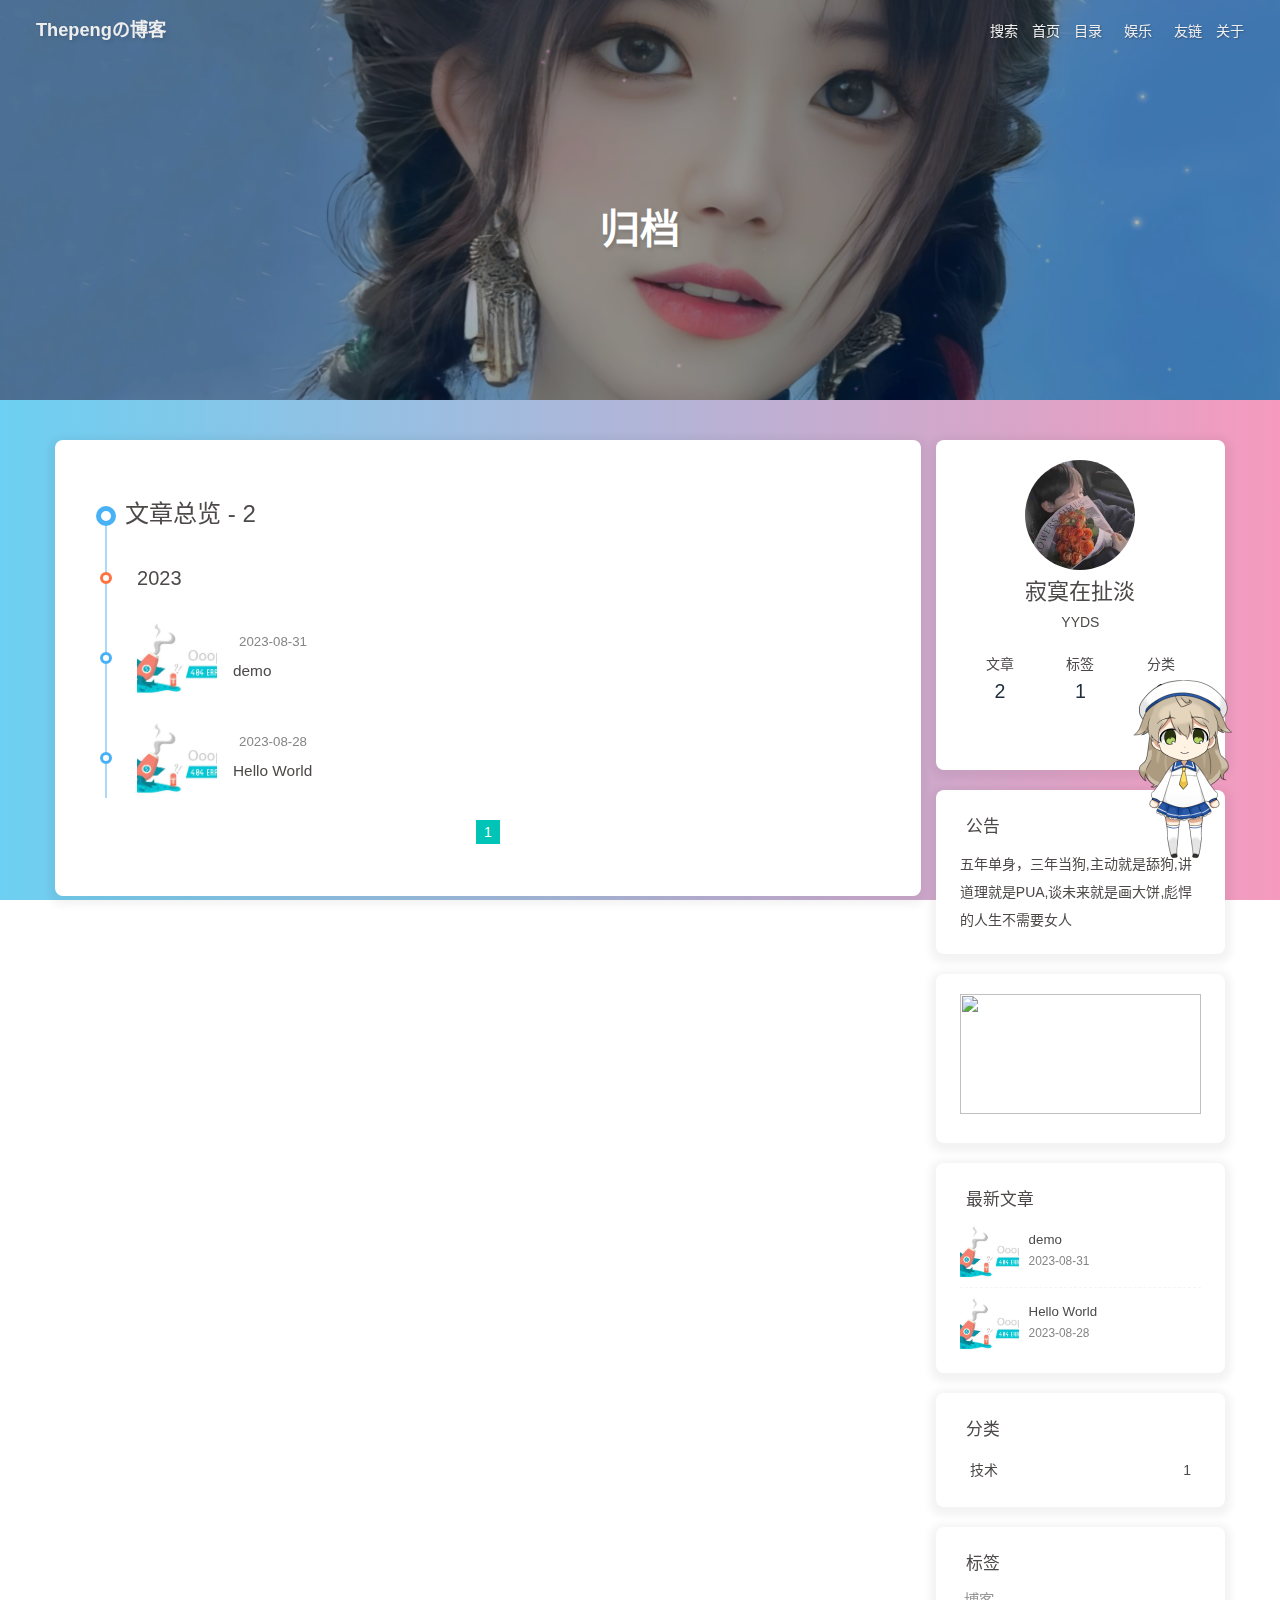
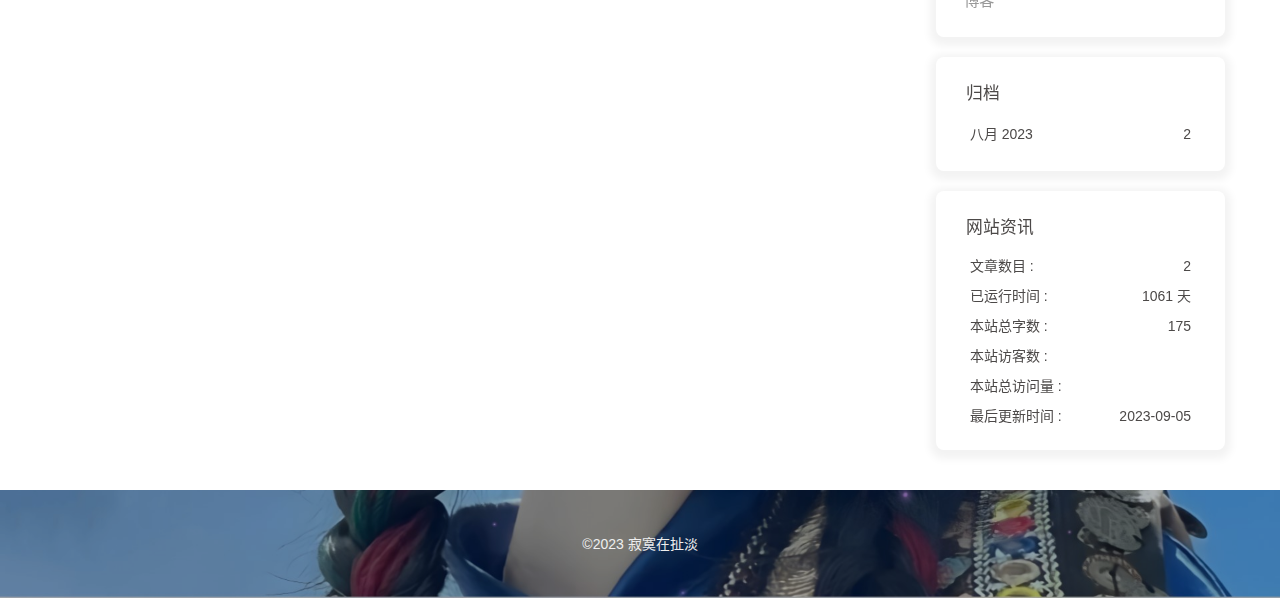
==== commit d96a2cb5: "Site updated: 2023-09-05 13:56:38" ====
--- a/archives/index.html
+++ b/archives/index.html
@@ -14,16 +14,16 @@
 }
 toDevtools();</script><head><meta charset="UTF-8"><meta http-equiv="X-UA-Compatible" content="IE=edge"><meta name="viewport" content="width=device-width, initial-scale=1.0,viewport-fit=cover"><title>归档 | Thepengの博客</title><meta name="author" content="寂寞在扯淡"><meta name="copyright" content="寂寞在扯淡"><meta name="format-detection" content="telephone=no"><meta name="theme-color" content="#ffffff"><meta property="og:type" content="website">
 <meta property="og:title" content="归档">
-<meta property="og:url" content="https://gitee.com/tanzhipeng01/thepeng.git/archives/index.html">
+<meta property="og:url" content="http://example.com/archives/index.html">
 <meta property="og:site_name" content="Thepengの博客">
 <meta property="og:locale" content="zh_CN">
-<meta property="og:image" content="https://gitee.com/tanzhipeng01/thepeng.git/img/avatar.jpg">
+<meta property="og:image" content="http://example.com/img/avatar.jpg">
 <meta property="article:author" content="寂寞在扯淡">
 <meta name="twitter:card" content="summary">
-<meta name="twitter:image" content="https://gitee.com/tanzhipeng01/thepeng.git/img/avatar.jpg"><link rel="shortcut icon" href="/thepeng/img/favicon.png"><link rel="canonical" href="https://gitee.com/tanzhipeng01/thepeng.git/archives/index.html"><link rel="preconnect" href="//cdn.jsdelivr.net"/><link rel="preconnect" href="//busuanzi.ibruce.info"/><link rel="stylesheet" href="/thepeng/css/index.css"><link rel="stylesheet" href="https://cdn.jsdelivr.net/npm/@fortawesome/fontawesome-free/css/all.min.css" media="print" onload="this.media='all'"><link rel="stylesheet" href="https://cdn.jsdelivr.net/npm/@fancyapps/ui/dist/fancybox/fancybox.min.css" media="print" onload="this.media='all'"><script>const GLOBAL_CONFIG = {
-  root: '/thepeng/',
+<meta name="twitter:image" content="http://example.com/img/avatar.jpg"><link rel="shortcut icon" href="/img/favicon.png"><link rel="canonical" href="http://example.com/archives/index.html"><link rel="preconnect" href="//cdn.jsdelivr.net"/><link rel="preconnect" href="//busuanzi.ibruce.info"/><link rel="stylesheet" href="/css/index.css"><link rel="stylesheet" href="https://cdn.jsdelivr.net/npm/@fortawesome/fontawesome-free/css/all.min.css" media="print" onload="this.media='all'"><link rel="stylesheet" href="https://cdn.jsdelivr.net/npm/@fancyapps/ui/dist/fancybox/fancybox.min.css" media="print" onload="this.media='all'"><script>const GLOBAL_CONFIG = {
+  root: '/',
   algolia: undefined,
-  localSearch: {"path":"/thepeng/search.xml","preload":false,"top_n_per_article":1,"unescape":false,"languages":{"hits_empty":"找不到您查询的内容：${query}","hits_stats":"共找到 ${hits} 篇文章"}},
+  localSearch: {"path":"/search.xml","preload":false,"top_n_per_article":1,"unescape":false,"languages":{"hits_empty":"找不到您查询的内容：${query}","hits_stats":"共找到 ${hits} 篇文章"}},
   translate: {"defaultEncoding":2,"translateDelay":0,"msgToTraditionalChinese":"繁","msgToSimplifiedChinese":"简"},
   noticeOutdate: undefined,
   highlight: {"plugin":"highlighjs","highlightCopy":true,"highlightLang":true,"highlightHeightLimit":false},
@@ -67,7 +67,7 @@
   isHome: false,
   isHighlightShrink: false,
   isToc: false,
-  postUpdate: '2023-09-01 16:27:56'
+  postUpdate: '2023-09-05 13:56:33'
 }</script><noscript><style type="text/css">
   #nav {
     opacity: 1
@@ -192,14 +192,14 @@
     document.addEventListener('pjax:send', () => { preloader.initLoading() })
     document.addEventListener('pjax:complete', () => { preloader.endLoading() })
   }
-})()</script><div id="web_bg"></div><div id="sidebar"><div id="menu-mask"></div><div id="sidebar-menus"><div class="avatar-img is-center"><img src="/thepeng/img/avatar.jpg" onerror="onerror=null;src='/img/friend_404.gif'" alt="avatar"/></div><div class="sidebar-site-data site-data is-center"><a href="/thepeng/archives/"><div class="headline">文章</div><div class="length-num">2</div></a><a href="/thepeng/tags/"><div class="headline">标签</div><div class="length-num">1</div></a><a href="/thepeng/categories/"><div class="headline">分类</div><div class="length-num">1</div></a></div><hr class="custom-hr"/><div class="menus_items"><div class="menus_item"><a class="site-page" href="/thepeng/"><i class="fa-fw fas fa-home"></i><span> 首页</span></a></div><div class="menus_item"><a class="site-page group" href="javascript:void(0);"><i class="fa-fw fas fa-list"></i><span> 目录</span><i class="fas fa-chevron-down"></i></a><ul class="menus_item_child"><li><a class="site-page child" href="/thepeng/archives/"><i class="fa-fw fas fa-archive"></i><span> 时间轴</span></a></li><li><a class="site-page child" href="/thepeng/tags/"><i class="fa-fw fas fa-tags"></i><span> 标签</span></a></li><li><a class="site-page child" href="/thepeng/categories/"><i class="fa-fw fas fa-folder-open"></i><span> 分类</span></a></li></ul></div><div class="menus_item"><a class="site-page group" href="javascript:void(0);"><i class="fa-fw fab fa-dropbox"></i><span> 娱乐</span><i class="fas fa-chevron-down"></i></a><ul class="menus_item_child"><li><a class="site-page child" href="/thepeng/gallery/"><i class="fa-fw fas fa-images"></i><span> 照片</span></a></li><li><a class="site-page child" href="/thepeng/movies/"><i class="fa-fw fas fa-video"></i><span> 电影</span></a></li></ul></div><div class="menus_item"><a class="site-page" href="/thepeng/link/"><i class="fa-fw fas fa-link"></i><span> 友链</span></a></div><div class="menus_item"><a class="site-page" href="/thepeng/about/"><i class="fa-fw fas fa-heart"></i><span> 关于</span></a></div></div></div></div><div class="page" id="body-wrap"><header class="not-home-page" id="page-header" style="background-image: url('/thepeng/img/topImg.jpg')"><nav id="nav"><span id="blog-info"><a href="/thepeng/" title="Thepengの博客"><span class="site-name">Thepengの博客</span></a></span><div id="menus"><div id="search-button"><a class="site-page social-icon search" href="javascript:void(0);"><i class="fas fa-search fa-fw"></i><span> 搜索</span></a></div><div class="menus_items"><div class="menus_item"><a class="site-page" href="/thepeng/"><i class="fa-fw fas fa-home"></i><span> 首页</span></a></div><div class="menus_item"><a class="site-page group" href="javascript:void(0);"><i class="fa-fw fas fa-list"></i><span> 目录</span><i class="fas fa-chevron-down"></i></a><ul class="menus_item_child"><li><a class="site-page child" href="/thepeng/archives/"><i class="fa-fw fas fa-archive"></i><span> 时间轴</span></a></li><li><a class="site-page child" href="/thepeng/tags/"><i class="fa-fw fas fa-tags"></i><span> 标签</span></a></li><li><a class="site-page child" href="/thepeng/categories/"><i class="fa-fw fas fa-folder-open"></i><span> 分类</span></a></li></ul></div><div class="menus_item"><a class="site-page group" href="javascript:void(0);"><i class="fa-fw fab fa-dropbox"></i><span> 娱乐</span><i class="fas fa-chevron-down"></i></a><ul class="menus_item_child"><li><a class="site-page child" href="/thepeng/gallery/"><i class="fa-fw fas fa-images"></i><span> 照片</span></a></li><li><a class="site-page child" href="/thepeng/movies/"><i class="fa-fw fas fa-video"></i><span> 电影</span></a></li></ul></div><div class="menus_item"><a class="site-page" href="/thepeng/link/"><i class="fa-fw fas fa-link"></i><span> 友链</span></a></div><div class="menus_item"><a class="site-page" href="/thepeng/about/"><i class="fa-fw fas fa-heart"></i><span> 关于</span></a></div></div><div id="toggle-menu"><a class="site-page" href="javascript:void(0);"><i class="fas fa-bars fa-fw"></i></a></div></div></nav><div id="page-site-info"><h1 id="site-title">归档</h1></div></header><main class="layout" id="content-inner"><div id="archive"><div class="article-sort-title">文章总览 - 2</div><div class="article-sort"><div class="article-sort-item year">2023</div><div class="article-sort-item"><a class="article-sort-item-img" href="/thepeng/2023/08/31/demo/" title="demo"><img src="https://i.loli.net/2020/05/01/gkihqEjXxJ5UZ1C.jpg" alt="demo" onerror="this.onerror=null;this.src='/thepeng/img/404.jpg'"></a><div class="article-sort-item-info"><div class="article-sort-item-time"><i class="far fa-calendar-alt"></i><time class="post-meta-date-created" datetime="2023-08-31T01:56:40.000Z" title="发表于 2023-08-31 09:56:40">2023-08-31</time></div><a class="article-sort-item-title" href="/thepeng/2023/08/31/demo/" title="demo">demo</a></div></div><div class="article-sort-item"><a class="article-sort-item-img" href="/thepeng/2023/08/28/hello-world/" title="Hello World"><img src="https://i.loli.net/2020/05/01/gkihqEjXxJ5UZ1C.jpg" alt="Hello World" onerror="this.onerror=null;this.src='/thepeng/img/404.jpg'"></a><div class="article-sort-item-info"><div class="article-sort-item-time"><i class="far fa-calendar-alt"></i><time class="post-meta-date-created" datetime="2023-08-28T07:46:55.860Z" title="发表于 2023-08-28 15:46:55">2023-08-28</time></div><a class="article-sort-item-title" href="/thepeng/2023/08/28/hello-world/" title="Hello World">Hello World</a></div></div></div><nav id="pagination"><div class="pagination"><span class="page-number current">1</span></div></nav></div><div class="aside-content" id="aside-content"><div class="card-widget card-info"><div class="is-center"><div class="avatar-img"><img src="/thepeng/img/avatar.jpg" onerror="this.onerror=null;this.src='/thepeng/img/friend_404.gif'" alt="avatar"/></div><div class="author-info__name">寂寞在扯淡</div><div class="author-info__description">YYDS</div></div><div class="card-info-data site-data is-center"><a href="/thepeng/archives/"><div class="headline">文章</div><div class="length-num">2</div></a><a href="/thepeng/tags/"><div class="headline">标签</div><div class="length-num">1</div></a><a href="/thepeng/categories/"><div class="headline">分类</div><div class="length-num">1</div></a></div><div class="card-info-social-icons is-center"><a class="social-icon" href="https://github.com/Thepeng666" target="_blank" title="Github"><i class="fab fa-github" style="color: #24292e;"></i></a><a class="social-icon" href="mailto:2338875620@qq.com" target="_blank" title="Email"><i class="fas fa-envelope" style="color: #24292e;"></i></a><a class="social-icon" href="/thepeng/img/wechat.jpg" target="_blank" title="wechat"><i class="fab fa-weixin" style="color: #24292e;"></i></a></div></div><div class="card-widget card-announcement"><div class="item-headline"><i class="fas fa-bullhorn fa-shake"></i><span>公告</span></div><div class="announcement_content">五年单身，三年当狗,主动就是舔狗,讲道理就是PUA,谈未来就是画大饼,彪悍的人生不需要女人</div></div><div class="sticky_layout"><div class="card-widget card-recent-post"><div class="item-headline"><i class="fas fa-history"></i><span>最新文章</span></div><div class="aside-list"><div class="aside-list-item"><a class="thumbnail" href="/thepeng/2023/08/31/demo/" title="demo"><img src="https://i.loli.net/2020/05/01/gkihqEjXxJ5UZ1C.jpg" onerror="this.onerror=null;this.src='/thepeng/img/404.jpg'" alt="demo"/></a><div class="content"><a class="title" href="/thepeng/2023/08/31/demo/" title="demo">demo</a><time datetime="2023-08-31T01:56:40.000Z" title="发表于 2023-08-31 09:56:40">2023-08-31</time></div></div><div class="aside-list-item"><a class="thumbnail" href="/thepeng/2023/08/28/hello-world/" title="Hello World"><img src="https://i.loli.net/2020/05/01/gkihqEjXxJ5UZ1C.jpg" onerror="this.onerror=null;this.src='/thepeng/img/404.jpg'" alt="Hello World"/></a><div class="content"><a class="title" href="/thepeng/2023/08/28/hello-world/" title="Hello World">Hello World</a><time datetime="2023-08-28T07:46:55.860Z" title="发表于 2023-08-28 15:46:55">2023-08-28</time></div></div></div></div><div class="card-widget card-categories"><div class="item-headline">
+})()</script><div id="web_bg"></div><div id="sidebar"><div id="menu-mask"></div><div id="sidebar-menus"><div class="avatar-img is-center"><img src="/img/avatar.jpg" onerror="onerror=null;src='/img/friend_404.gif'" alt="avatar"/></div><div class="sidebar-site-data site-data is-center"><a href="/archives/"><div class="headline">文章</div><div class="length-num">2</div></a><a href="/tags/"><div class="headline">标签</div><div class="length-num">1</div></a><a href="/categories/"><div class="headline">分类</div><div class="length-num">1</div></a></div><hr class="custom-hr"/><div class="menus_items"><div class="menus_item"><a class="site-page" href="/"><i class="fa-fw fas fa-home"></i><span> 首页</span></a></div><div class="menus_item"><a class="site-page group" href="javascript:void(0);"><i class="fa-fw fas fa-list"></i><span> 目录</span><i class="fas fa-chevron-down"></i></a><ul class="menus_item_child"><li><a class="site-page child" href="/archives/"><i class="fa-fw fas fa-archive"></i><span> 时间轴</span></a></li><li><a class="site-page child" href="/tags/"><i class="fa-fw fas fa-tags"></i><span> 标签</span></a></li><li><a class="site-page child" href="/categories/"><i class="fa-fw fas fa-folder-open"></i><span> 分类</span></a></li></ul></div><div class="menus_item"><a class="site-page group" href="javascript:void(0);"><i class="fa-fw fab fa-dropbox"></i><span> 娱乐</span><i class="fas fa-chevron-down"></i></a><ul class="menus_item_child"><li><a class="site-page child" href="/gallery/"><i class="fa-fw fas fa-images"></i><span> 照片</span></a></li><li><a class="site-page child" href="/movies/"><i class="fa-fw fas fa-video"></i><span> 电影</span></a></li></ul></div><div class="menus_item"><a class="site-page" href="/link/"><i class="fa-fw fas fa-link"></i><span> 友链</span></a></div><div class="menus_item"><a class="site-page" href="/about/"><i class="fa-fw fas fa-heart"></i><span> 关于</span></a></div></div></div></div><div class="page" id="body-wrap"><header class="not-home-page" id="page-header" style="background-image: url('/img/topImg.jpg')"><nav id="nav"><span id="blog-info"><a href="/" title="Thepengの博客"><span class="site-name">Thepengの博客</span></a></span><div id="menus"><div id="search-button"><a class="site-page social-icon search" href="javascript:void(0);"><i class="fas fa-search fa-fw"></i><span> 搜索</span></a></div><div class="menus_items"><div class="menus_item"><a class="site-page" href="/"><i class="fa-fw fas fa-home"></i><span> 首页</span></a></div><div class="menus_item"><a class="site-page group" href="javascript:void(0);"><i class="fa-fw fas fa-list"></i><span> 目录</span><i class="fas fa-chevron-down"></i></a><ul class="menus_item_child"><li><a class="site-page child" href="/archives/"><i class="fa-fw fas fa-archive"></i><span> 时间轴</span></a></li><li><a class="site-page child" href="/tags/"><i class="fa-fw fas fa-tags"></i><span> 标签</span></a></li><li><a class="site-page child" href="/categories/"><i class="fa-fw fas fa-folder-open"></i><span> 分类</span></a></li></ul></div><div class="menus_item"><a class="site-page group" href="javascript:void(0);"><i class="fa-fw fab fa-dropbox"></i><span> 娱乐</span><i class="fas fa-chevron-down"></i></a><ul class="menus_item_child"><li><a class="site-page child" href="/gallery/"><i class="fa-fw fas fa-images"></i><span> 照片</span></a></li><li><a class="site-page child" href="/movies/"><i class="fa-fw fas fa-video"></i><span> 电影</span></a></li></ul></div><div class="menus_item"><a class="site-page" href="/link/"><i class="fa-fw fas fa-link"></i><span> 友链</span></a></div><div class="menus_item"><a class="site-page" href="/about/"><i class="fa-fw fas fa-heart"></i><span> 关于</span></a></div></div><div id="toggle-menu"><a class="site-page" href="javascript:void(0);"><i class="fas fa-bars fa-fw"></i></a></div></div></nav><div id="page-site-info"><h1 id="site-title">归档</h1></div></header><main class="layout" id="content-inner"><div id="archive"><div class="article-sort-title">文章总览 - 2</div><div class="article-sort"><div class="article-sort-item year">2023</div><div class="article-sort-item"><a class="article-sort-item-img" href="/2023/08/31/demo/" title="demo"><img src="https://i.loli.net/2020/05/01/gkihqEjXxJ5UZ1C.jpg" alt="demo" onerror="this.onerror=null;this.src='/img/404.jpg'"></a><div class="article-sort-item-info"><div class="article-sort-item-time"><i class="far fa-calendar-alt"></i><time class="post-meta-date-created" datetime="2023-08-31T01:56:40.000Z" title="发表于 2023-08-31 09:56:40">2023-08-31</time></div><a class="article-sort-item-title" href="/2023/08/31/demo/" title="demo">demo</a></div></div><div class="article-sort-item"><a class="article-sort-item-img" href="/2023/08/28/hello-world/" title="Hello World"><img src="https://i.loli.net/2020/05/01/gkihqEjXxJ5UZ1C.jpg" alt="Hello World" onerror="this.onerror=null;this.src='/img/404.jpg'"></a><div class="article-sort-item-info"><div class="article-sort-item-time"><i class="far fa-calendar-alt"></i><time class="post-meta-date-created" datetime="2023-08-28T07:46:55.860Z" title="发表于 2023-08-28 15:46:55">2023-08-28</time></div><a class="article-sort-item-title" href="/2023/08/28/hello-world/" title="Hello World">Hello World</a></div></div></div><nav id="pagination"><div class="pagination"><span class="page-number current">1</span></div></nav></div><div class="aside-content" id="aside-content"><div class="card-widget card-info"><div class="is-center"><div class="avatar-img"><img src="/img/avatar.jpg" onerror="this.onerror=null;this.src='/img/friend_404.gif'" alt="avatar"/></div><div class="author-info__name">寂寞在扯淡</div><div class="author-info__description">YYDS</div></div><div class="card-info-data site-data is-center"><a href="/archives/"><div class="headline">文章</div><div class="length-num">2</div></a><a href="/tags/"><div class="headline">标签</div><div class="length-num">1</div></a><a href="/categories/"><div class="headline">分类</div><div class="length-num">1</div></a></div><div class="card-info-social-icons is-center"><a class="social-icon" href="https://github.com/Thepeng666" target="_blank" title="Github"><i class="fab fa-github" style="color: #24292e;"></i></a><a class="social-icon" href="mailto:2338875620@qq.com" target="_blank" title="Email"><i class="fas fa-envelope" style="color: #24292e;"></i></a><a class="social-icon" href="/img/wechat.jpg" target="_blank" title="wechat"><i class="fab fa-weixin" style="color: #24292e;"></i></a></div></div><div class="card-widget card-announcement"><div class="item-headline"><i class="fas fa-bullhorn fa-shake"></i><span>公告</span></div><div class="announcement_content">五年单身，三年当狗,主动就是舔狗,讲道理就是PUA,谈未来就是画大饼,彪悍的人生不需要女人</div></div><div class="sticky_layout"><div class="card-widget card-recent-post"><div class="item-headline"><i class="fas fa-history"></i><span>最新文章</span></div><div class="aside-list"><div class="aside-list-item"><a class="thumbnail" href="/2023/08/31/demo/" title="demo"><img src="https://i.loli.net/2020/05/01/gkihqEjXxJ5UZ1C.jpg" onerror="this.onerror=null;this.src='/img/404.jpg'" alt="demo"/></a><div class="content"><a class="title" href="/2023/08/31/demo/" title="demo">demo</a><time datetime="2023-08-31T01:56:40.000Z" title="发表于 2023-08-31 09:56:40">2023-08-31</time></div></div><div class="aside-list-item"><a class="thumbnail" href="/2023/08/28/hello-world/" title="Hello World"><img src="https://i.loli.net/2020/05/01/gkihqEjXxJ5UZ1C.jpg" onerror="this.onerror=null;this.src='/img/404.jpg'" alt="Hello World"/></a><div class="content"><a class="title" href="/2023/08/28/hello-world/" title="Hello World">Hello World</a><time datetime="2023-08-28T07:46:55.860Z" title="发表于 2023-08-28 15:46:55">2023-08-28</time></div></div></div></div><div class="card-widget card-categories"><div class="item-headline">
             <i class="fas fa-folder-open"></i>
             <span>分类</span>
             
             </div>
             <ul class="card-category-list" id="aside-cat-list">
-            <li class="card-category-list-item "><a class="card-category-list-link" href="/thepeng/categories/%E6%8A%80%E6%9C%AF/"><span class="card-category-list-name">技术</span><span class="card-category-list-count">1</span></a></li>
-            </ul></div><div class="card-widget card-tags"><div class="item-headline"><i class="fas fa-tags"></i><span>标签</span></div><div class="card-tag-cloud"><a href="/thepeng/tags/%E5%8D%9A%E5%AE%A2/" style="font-size: 1.1em; color: #999">博客</a></div></div><div class="card-widget card-archives"><div class="item-headline"><i class="fas fa-archive"></i><span>归档</span></div><ul class="card-archive-list"><li class="card-archive-list-item"><a class="card-archive-list-link" href="/thepeng/archives/2023/08/"><span class="card-archive-list-date">八月 2023</span><span class="card-archive-list-count">2</span></a></li></ul></div><div class="card-widget card-webinfo"><div class="item-headline"><i class="fas fa-chart-line"></i><span>网站资讯</span></div><div class="webinfo"><div class="webinfo-item"><div class="item-name">文章数目 :</div><div class="item-count">2</div></div><div class="webinfo-item"><div class="item-name">已运行时间 :</div><div class="item-count" id="runtimeshow" data-publishDate="2023-08-27T16:00:00.000Z"><i class="fa-solid fa-spinner fa-spin"></i></div></div><div class="webinfo-item"><div class="item-name">本站总字数 :</div><div class="item-count">175</div></div><div class="webinfo-item"><div class="item-name">本站访客数 :</div><div class="item-count" id="busuanzi_value_site_uv"><i class="fa-solid fa-spinner fa-spin"></i></div></div><div class="webinfo-item"><div class="item-name">本站总访问量 :</div><div class="item-count" id="busuanzi_value_site_pv"><i class="fa-solid fa-spinner fa-spin"></i></div></div><div class="webinfo-item"><div class="item-name">最后更新时间 :</div><div class="item-count" id="last-push-date" data-lastPushDate="2023-09-01T08:27:56.236Z"><i class="fa-solid fa-spinner fa-spin"></i></div></div></div></div></div></div></main><footer id="footer" style="background-image: url('/thepeng/img/topImg.jpg')"><div id="footer-wrap"><div class="copyright">&copy;2023  <i id="heartbeat" class="fa fas fa-heartbeat"></i> 寂寞在扯淡</div></div><link rel="stylesheet" href="https://fastly.jsdelivr.net/gh/HCLonely/images@master/others/heartbeat.min.css"></footer></div><div id="rightside"><div id="rightside-config-hide"><button id="translateLink" type="button" title="简繁转换">繁</button><button id="darkmode" type="button" title="浅色和深色模式转换"><i class="fas fa-adjust"></i></button><button id="hide-aside-btn" type="button" title="单栏和双栏切换"><i class="fas fa-arrows-alt-h"></i></button></div><div id="rightside-config-show"><button id="rightside_config" type="button" title="设置"><i class="fas fa-cog fa-spin"></i></button><button id="go-up" type="button" title="回到顶部"><span class="scroll-percent"></span><i class="fas fa-arrow-up"></i></button></div></div><div><script src="/thepeng/js/utils.js"></script><script src="/thepeng/js/main.js"></script><script src="/thepeng/js/tw_cn.js"></script><script src="https://cdn.jsdelivr.net/npm/@fancyapps/ui/dist/fancybox/fancybox.umd.min.js"></script><div class="js-pjax"></div><canvas id="universe"></canvas><script defer src="/js/universe.js"></script><script src="/js/custom.js"></script><script defer src="https://npm.elemecdn.com/jquery@latest/dist/jquery.min.js"></script><script async src="https://npm.elemecdn.com/tzy-blog/lib/js/other/sakura.js"></script><div class="aplayer no-destroy" data-id="8303657244" data-server="netease" data-type="playlist" data-fixed="true" data-mini="true" data-listFolded="false" data-order="list" data-lrctype="1" data-preload="auto" data-autoplay="true" data-showlrc="true" mutex></div><script id="canvas_nest" defer="defer" color="0,0,255" opacity="0.7" zIndex="-1" count="99" mobile="false" src="https://cdn.jsdelivr.net/npm/butterfly-extsrc/dist/canvas-nest.min.js"></script><script src="https://cdn.jsdelivr.net/npm/butterfly-extsrc/dist/activate-power-mode.min.js"></script><script>POWERMODE.colorful = true;
+            <li class="card-category-list-item "><a class="card-category-list-link" href="/categories/%E6%8A%80%E6%9C%AF/"><span class="card-category-list-name">技术</span><span class="card-category-list-count">1</span></a></li>
+            </ul></div><div class="card-widget card-tags"><div class="item-headline"><i class="fas fa-tags"></i><span>标签</span></div><div class="card-tag-cloud"><a href="/tags/%E5%8D%9A%E5%AE%A2/" style="font-size: 1.1em; color: #999">博客</a></div></div><div class="card-widget card-archives"><div class="item-headline"><i class="fas fa-archive"></i><span>归档</span></div><ul class="card-archive-list"><li class="card-archive-list-item"><a class="card-archive-list-link" href="/archives/2023/08/"><span class="card-archive-list-date">八月 2023</span><span class="card-archive-list-count">2</span></a></li></ul></div><div class="card-widget card-webinfo"><div class="item-headline"><i class="fas fa-chart-line"></i><span>网站资讯</span></div><div class="webinfo"><div class="webinfo-item"><div class="item-name">文章数目 :</div><div class="item-count">2</div></div><div class="webinfo-item"><div class="item-name">已运行时间 :</div><div class="item-count" id="runtimeshow" data-publishDate="2023-08-27T16:00:00.000Z"><i class="fa-solid fa-spinner fa-spin"></i></div></div><div class="webinfo-item"><div class="item-name">本站总字数 :</div><div class="item-count">175</div></div><div class="webinfo-item"><div class="item-name">本站访客数 :</div><div class="item-count" id="busuanzi_value_site_uv"><i class="fa-solid fa-spinner fa-spin"></i></div></div><div class="webinfo-item"><div class="item-name">本站总访问量 :</div><div class="item-count" id="busuanzi_value_site_pv"><i class="fa-solid fa-spinner fa-spin"></i></div></div><div class="webinfo-item"><div class="item-name">最后更新时间 :</div><div class="item-count" id="last-push-date" data-lastPushDate="2023-09-05T05:56:33.574Z"><i class="fa-solid fa-spinner fa-spin"></i></div></div></div></div></div></div></main><footer id="footer" style="background-image: url('/img/topImg.jpg')"><div id="footer-wrap"><div class="copyright">&copy;2023  <i id="heartbeat" class="fa fas fa-heartbeat"></i> 寂寞在扯淡</div></div><link rel="stylesheet" href="https://fastly.jsdelivr.net/gh/HCLonely/images@master/others/heartbeat.min.css"></footer></div><div id="rightside"><div id="rightside-config-hide"><button id="translateLink" type="button" title="简繁转换">繁</button><button id="darkmode" type="button" title="浅色和深色模式转换"><i class="fas fa-adjust"></i></button><button id="hide-aside-btn" type="button" title="单栏和双栏切换"><i class="fas fa-arrows-alt-h"></i></button></div><div id="rightside-config-show"><button id="rightside_config" type="button" title="设置"><i class="fas fa-cog fa-spin"></i></button><button id="go-up" type="button" title="回到顶部"><span class="scroll-percent"></span><i class="fas fa-arrow-up"></i></button></div></div><div><script src="/js/utils.js"></script><script src="/js/main.js"></script><script src="/js/tw_cn.js"></script><script src="https://cdn.jsdelivr.net/npm/@fancyapps/ui/dist/fancybox/fancybox.umd.min.js"></script><div class="js-pjax"></div><canvas id="universe"></canvas><script defer src="/js/universe.js"></script><script src="/js/custom.js"></script><script defer src="https://npm.elemecdn.com/jquery@latest/dist/jquery.min.js"></script><script async src="https://npm.elemecdn.com/tzy-blog/lib/js/other/sakura.js"></script><div class="aplayer no-destroy" data-id="8700429091" data-server="netease" data-type="playlist" data-fixed="true" data-mini="true" data-listFolded="false" data-order="list" data-lrctype="1" data-preload="auto" data-autoplay="true" data-showlrc="true" mutex></div><script id="canvas_nest" defer="defer" color="0,0,255" opacity="0.7" zIndex="-1" count="99" mobile="false" src="https://cdn.jsdelivr.net/npm/butterfly-extsrc/dist/canvas-nest.min.js"></script><script src="https://cdn.jsdelivr.net/npm/butterfly-extsrc/dist/activate-power-mode.min.js"></script><script>POWERMODE.colorful = true;
 POWERMODE.shake = false;
 POWERMODE.mobile = false;
 document.body.addEventListener('input', POWERMODE);
@@ -269,7 +269,7 @@
   if (e.request.status === 404) {
     pjax.loadUrl('/404.html')
   }
-})</script><script async data-pjax src="//busuanzi.ibruce.info/busuanzi/2.3/busuanzi.pure.mini.js"></script><div id="local-search"><div class="search-dialog"><nav class="search-nav"><span class="search-dialog-title">搜索</span><span id="loading-status"></span><button class="search-close-button"><i class="fas fa-times"></i></button></nav><div class="is-center" id="loading-database"><i class="fas fa-spinner fa-pulse"></i><span>  数据库加载中</span></div><div class="search-wrap"><div id="local-search-input"><div class="local-search-box"><input class="local-search-box--input" placeholder="搜索文章" type="text"/></div></div><hr/><div class="no-result" id="local-search-results"></div><div id="local-search-stats-wrap"></div></div></div><div id="search-mask"></div><script src="/thepeng/js/search/local-search.js"></script></div></div><!-- hexo injector body_end start --><script data-pjax>
+})</script><script async data-pjax src="//busuanzi.ibruce.info/busuanzi/2.3/busuanzi.pure.mini.js"></script><div id="local-search"><div class="search-dialog"><nav class="search-nav"><span class="search-dialog-title">搜索</span><span id="loading-status"></span><button class="search-close-button"><i class="fas fa-times"></i></button></nav><div class="is-center" id="loading-database"><i class="fas fa-spinner fa-pulse"></i><span>  数据库加载中</span></div><div class="search-wrap"><div id="local-search-input"><div class="local-search-box"><input class="local-search-box--input" placeholder="搜索文章" type="text"/></div></div><hr/><div class="no-result" id="local-search-results"></div><div id="local-search-stats-wrap"></div></div></div><div id="search-mask"></div><script src="/js/search/local-search.js"></script></div></div><!-- hexo injector body_end start --><script data-pjax>
   function butterfly_clock_anzhiyu_injector_config(){
     var parent_div_git = document.getElementsByClassName('sticky_layout')[0];
     var item_html = '<div class="card-widget card-clock"><div class="card-glass"><div class="card-background"><div class="card-content"><div id="hexo_electric_clock"><img class="entered loading" id="card-clock-loading" src="https://cdn.cbd.int/hexo-butterfly-clock-anzhiyu/lib/loading.gif" style="height: 120px; width: 100%;" data-ll-status="loading"/></div></div></div></div></div>';
@@ -300,4 +300,4 @@
   else if (epage === cpage){
     butterfly_clock_anzhiyu_injector_config();
   }
-  </script><script src="https://widget.qweather.net/simple/static/js/he-simple-common.js?v=2.0"></script><script data-pjax src="https://cdn.cbd.int/hexo-butterfly-clock-anzhiyu/lib/clock.min.js"></script><!-- hexo injector body_end end --><script src="/thepeng/live2dw/lib/L2Dwidget.min.js?094cbace49a39548bed64abff5988b05"></script><script>L2Dwidget.init({"tagMode":false,"debug":false,"model":{"jsonPath":"/thepeng/live2dw/assets/koharu.model.json"},"display":{"position":"right","width":150,"height":300,"hOffset":20,"vOffset":-20},"mobile":{"show":false},"log":false,"pluginJsPath":"lib/","pluginModelPath":"assets/","pluginRootPath":"live2dw/"});</script></body></html>+  </script><script src="https://widget.qweather.net/simple/static/js/he-simple-common.js?v=2.0"></script><script data-pjax src="https://cdn.cbd.int/hexo-butterfly-clock-anzhiyu/lib/clock.min.js"></script><!-- hexo injector body_end end --><script src="/live2dw/lib/L2Dwidget.min.js?094cbace49a39548bed64abff5988b05"></script><script>L2Dwidget.init({"tagMode":false,"debug":false,"model":{"jsonPath":"/live2dw/assets/koharu.model.json"},"display":{"position":"right","width":150,"height":300,"hOffset":20,"vOffset":-20},"mobile":{"show":false},"log":false,"pluginJsPath":"lib/","pluginModelPath":"assets/","pluginRootPath":"live2dw/"});</script></body></html>